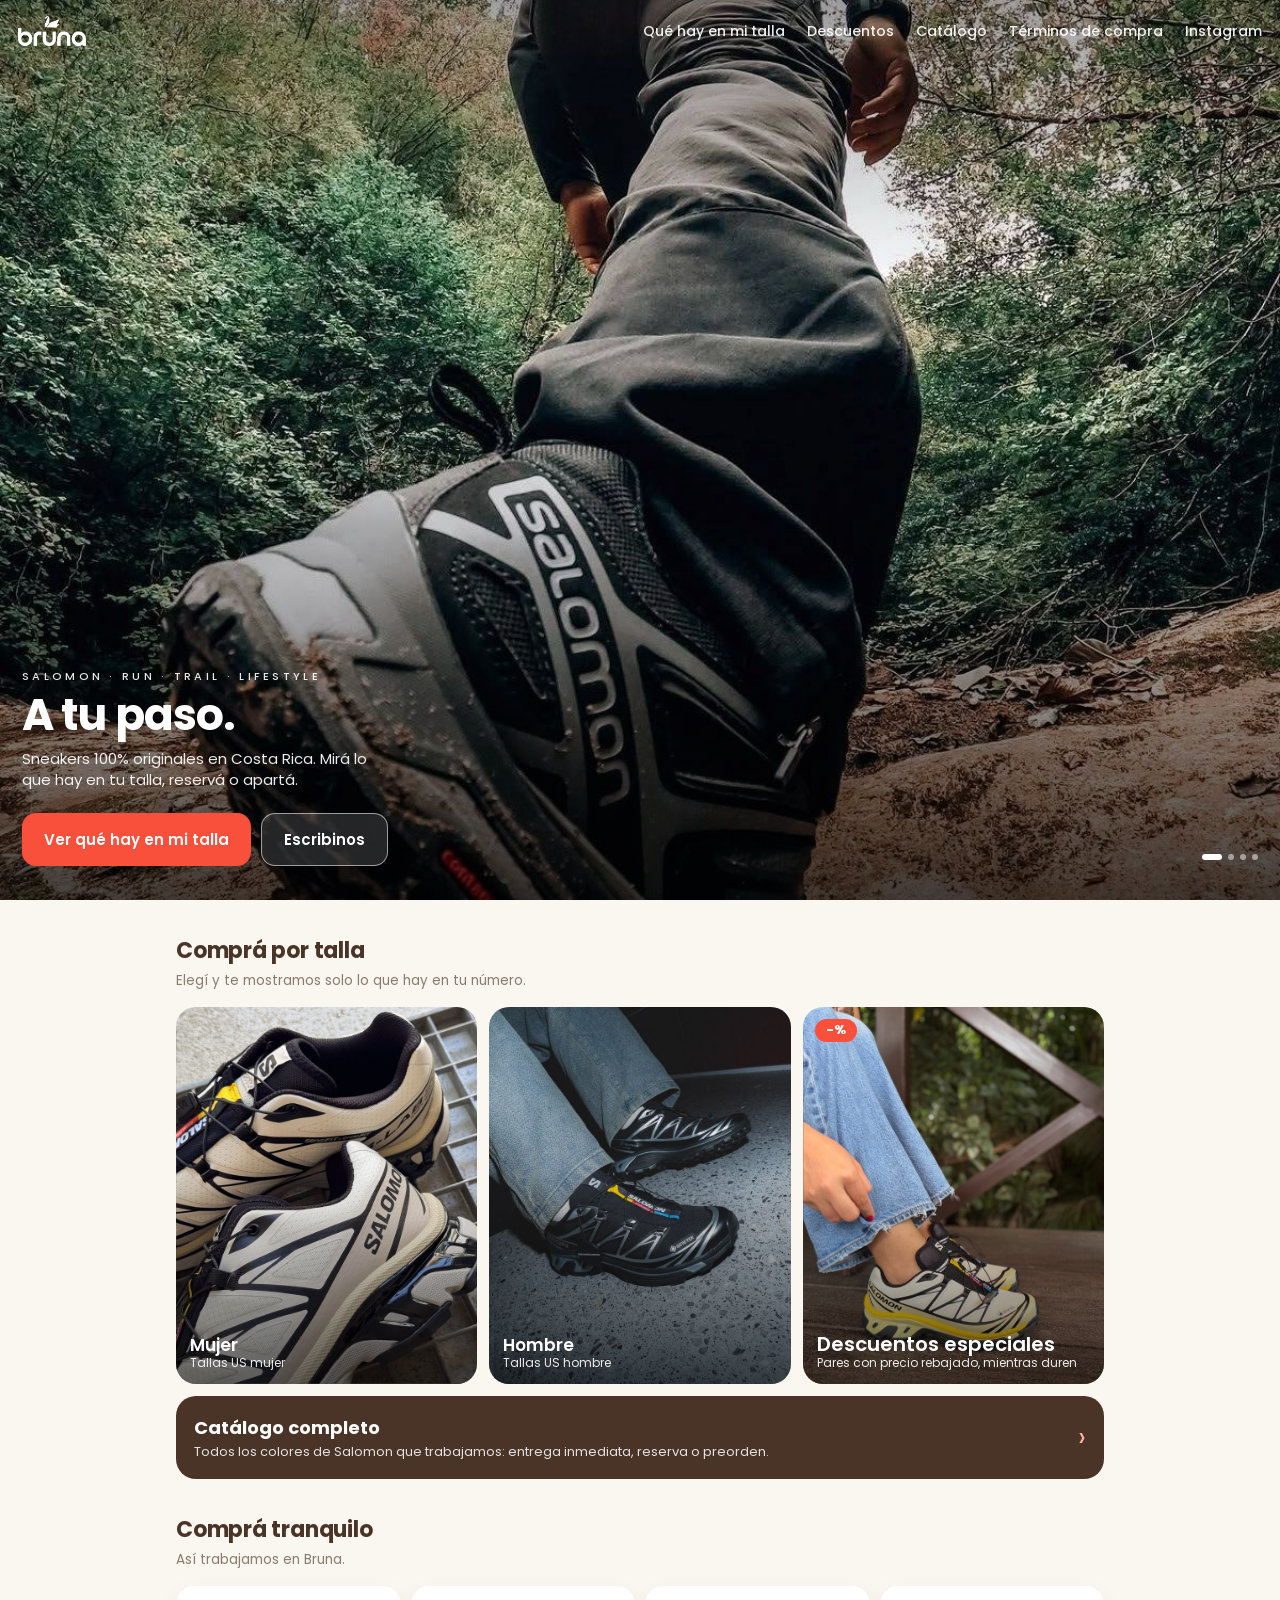
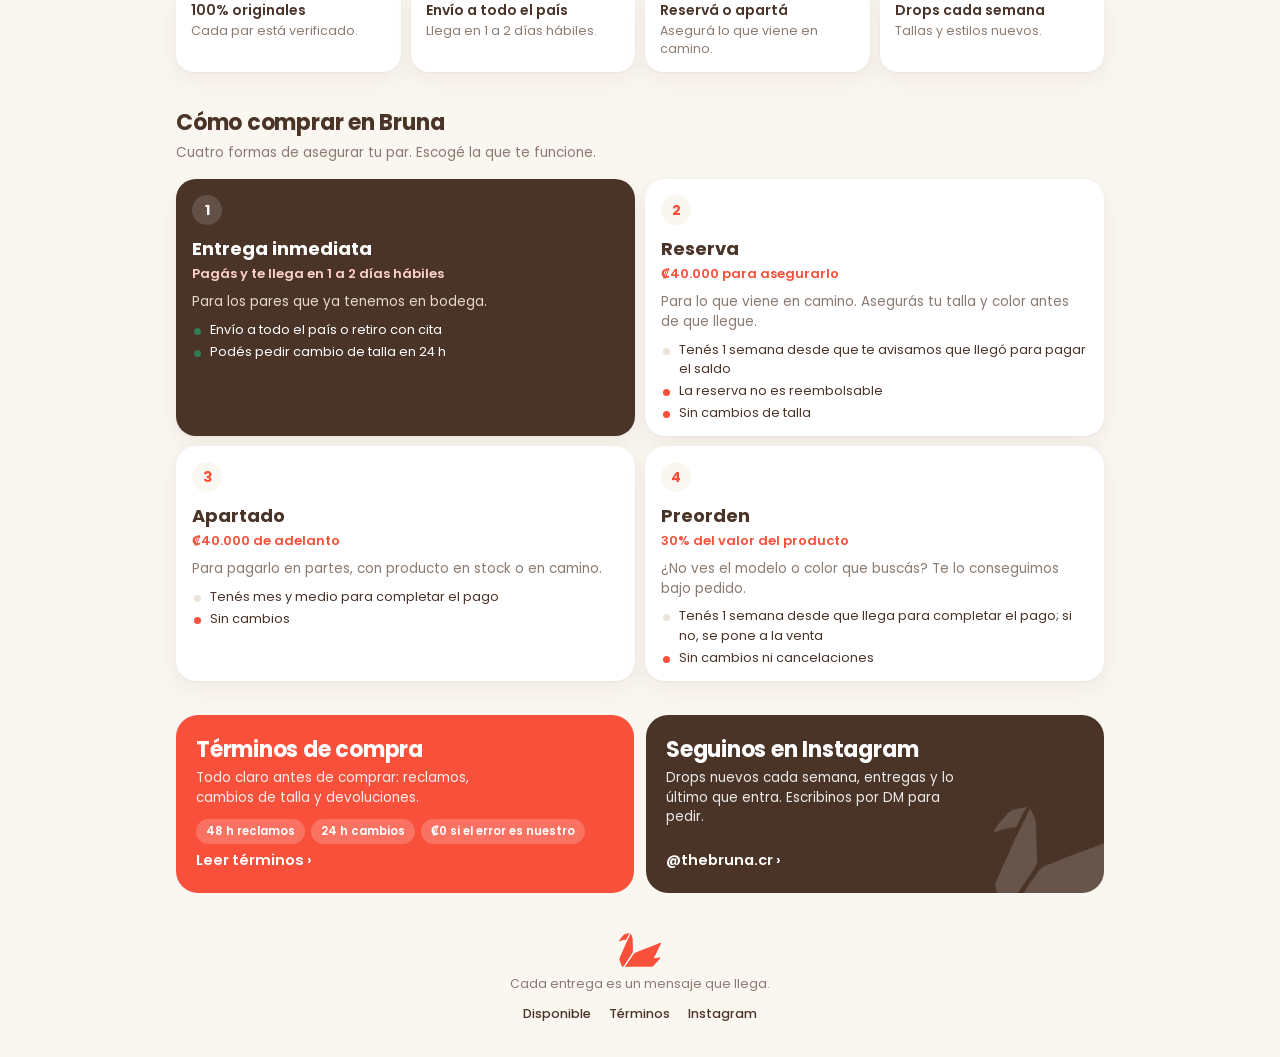
==== index.html @ 002af759 "Estadísticas de visitas con GoatCounter (visitas, tallas buscadas, pares vistos y toques a Instagram" ====
<!DOCTYPE html>
<html lang="es">
<head>
<meta charset="utf-8">
<meta name="viewport" content="width=device-width, initial-scale=1">
<title>Bruna.cr · A tu paso</title>
<meta name="description" content="Bruna.cr: sneakers originales en Costa Rica. Mirá lo disponible en tu talla, reservá o apartá.">
<link rel="icon" href="assets/cisne.png">
<link rel="preload" as="image" href="assets/portada/p1.jpg">
<link rel="preconnect" href="https://fonts.googleapis.com">
<link href="https://fonts.googleapis.com/css2?family=Poppins:wght@300;400;500;600;700&display=swap" rel="stylesheet">
<style>
  :root{--coral:#F8503B;--off:#FAF6F0;--choco:#4A3428;--muted:#8b7a6f;--line:#ece4d9}
  *{box-sizing:border-box}
  html,body{margin:0;background:var(--off);color:var(--choco);font-family:Poppins,system-ui,sans-serif;-webkit-font-smoothing:antialiased}
  a{color:inherit;text-decoration:none}

  /* Barra superior */
  .top{position:absolute;top:0;left:0;right:0;z-index:8;display:flex;align-items:center;justify-content:space-between;padding:16px 18px;color:#fff}
  .top img{height:30px;display:block}
  .top nav.links{display:none;gap:22px;font-size:14px;font-weight:500}
  .top nav.links a{opacity:.92}
  .top nav.links a:hover{opacity:1;text-decoration:underline;text-underline-offset:5px}
  .top .burger{width:42px;height:42px;border-radius:12px;border:1.5px solid rgba(255,255,255,.6);background:rgba(0,0,0,.15);display:flex;flex-direction:column;align-items:center;justify-content:center;gap:5px;cursor:pointer;padding:0}
  .top .burger i{display:block;width:18px;height:2px;border-radius:2px;background:#fff}
  @media(min-width:760px){.top nav.links{display:flex}.top .burger{display:none}}
  .menu{position:fixed;inset:0;z-index:20;background:var(--off);color:var(--choco);display:flex;flex-direction:column;padding:16px 22px 28px;transform:translateY(-100%);transition:transform .35s cubic-bezier(.2,.8,.2,1)}
  .menu.on{transform:none}
  .menu .hd{display:flex;justify-content:space-between;align-items:center}
  .menu .hd img{height:28px}
  .menu .x{width:42px;height:42px;border-radius:12px;border:1.5px solid var(--line);background:#fff;font-size:22px;line-height:1;cursor:pointer;color:var(--choco)}
  .menu ul{list-style:none;margin:34px 0 0;padding:0}
  .menu li a{display:flex;justify-content:space-between;align-items:center;padding:16px 2px;border-bottom:1px solid var(--line);font-size:24px;font-weight:600;letter-spacing:-.01em}
  .menu li a small{display:block;font-size:12.5px;font-weight:400;color:var(--muted);letter-spacing:0}
  .menu li a::after{content:"›";color:var(--coral);font-size:26px;font-weight:400}
  .menu .ft{margin-top:auto;display:flex;gap:10px}
  .menu .ft a{flex:1;text-align:center;padding:14px;border-radius:14px;font-weight:600;font-size:15px}
  .menu .ft a.ig{background:var(--coral);color:#fff}
  .menu .ft a.wa{border:1.5px solid var(--line);background:#fff}
  .menu .sl{text-align:center;font-size:11px;letter-spacing:.3em;color:var(--muted);margin-top:16px}

  /* Portada con fotos rotando */
  .hero{position:relative;height:100svh;min-height:560px;max-height:920px;overflow:hidden;background:#1d1714;color:#fff}
  .hero .sl{position:absolute;inset:0;background-size:cover;background-position:center;opacity:0;transform:scale(1.06);transition:opacity 1.4s ease,transform 7s ease}
  .hero .sl.on{opacity:1;transform:scale(1)}
  .hero::after{content:"";position:absolute;inset:0;background:linear-gradient(180deg,rgba(0,0,0,.35) 0%,rgba(0,0,0,0) 30%,rgba(0,0,0,0) 45%,rgba(0,0,0,.72) 100%)}
  .hero .tx{position:absolute;left:0;right:0;bottom:0;z-index:3;padding:0 22px 34px;max-width:720px}
  .hero .kick{font-size:11px;letter-spacing:.3em;font-weight:500;opacity:.9}
  .hero h1{font-size:44px;line-height:1.02;font-weight:700;margin:8px 0 10px;letter-spacing:-.02em}
  .hero p{margin:0 0 22px;font-size:15px;opacity:.92;max-width:360px;line-height:1.45}
  .cta{display:flex;gap:10px;flex-wrap:wrap}
  .btn{display:inline-flex;align-items:center;justify-content:center;gap:8px;padding:14px 22px;border-radius:14px;font-weight:600;font-size:15px}
  .btn.main{background:var(--coral);color:#fff}
  .btn.alt{background:rgba(255,255,255,.14);color:#fff;border:1.5px solid rgba(255,255,255,.55)}
  .dots{position:absolute;right:22px;bottom:40px;z-index:3;display:flex;gap:6px}
  .dots i{width:6px;height:6px;border-radius:9px;background:rgba(255,255,255,.5);transition:.3s}
  .dots i.on{width:20px;background:#fff}

  /* Comprar por talla */
  .sec{max-width:960px;margin:0 auto;padding:34px 16px 0}
  .sec h2{font-size:22px;font-weight:700;margin:0 0 4px;letter-spacing:-.01em}
  .sec .sub{font-size:13.5px;color:var(--muted);margin:0 0 16px}
  .cats{display:grid;grid-template-columns:1fr 1fr;gap:12px}
  .cat{position:relative;border-radius:20px;overflow:hidden;aspect-ratio:4/5;background:#ddd center/cover;color:#fff;display:flex;align-items:flex-end}
  .cat::after{content:"";position:absolute;inset:0;background:linear-gradient(180deg,rgba(0,0,0,0) 45%,rgba(0,0,0,.6))}
  .cat span{position:relative;z-index:2;padding:14px;font-weight:600;font-size:17px;line-height:1.15}
  .cat span small{display:block;font-weight:400;font-size:12px;opacity:.9}
  .cat.wide{grid-column:1/-1;aspect-ratio:16/8}
  .cat span.tag,.cat.wide span.tag{position:absolute;top:12px;left:12px;z-index:2;background:var(--coral);color:#fff;font-size:13px;font-weight:700;border-radius:999px;padding:4px 11px}
  .cat.wide span{font-size:20px}
  @media(min-width:760px){.cats{grid-template-columns:repeat(3,1fr)}.cat.wide{grid-column:auto;aspect-ratio:4/5}}

  .full{display:flex;align-items:center;justify-content:space-between;gap:12px;margin-top:12px;background:var(--choco);color:#fff;border-radius:20px;padding:18px 18px}
  .full b{display:block;font-size:18px;font-weight:700}
  .full span{display:block;font-size:13px;opacity:.85;margin-top:2px;line-height:1.4}
  .full i{font-style:normal;font-size:28px;color:#ffb3a7}
  /* Confianza */
  .trust{display:grid;grid-template-columns:1fr 1fr;gap:10px;margin-top:6px}
  .trust div{background:#fff;border-radius:18px;padding:15px 15px;font-size:12.5px;color:var(--muted);line-height:1.4;box-shadow:0 1px 2px rgba(74,52,40,.05),0 8px 24px rgba(74,52,40,.06)}
  .trust b{display:block;color:var(--choco);font-size:14px;margin-bottom:2px;font-weight:600}
  @media(min-width:760px){.trust{grid-template-columns:repeat(4,1fr)}}

  /* Cómo comprar */
  .ways{display:grid;grid-template-columns:1fr;gap:10px}
  @media(min-width:760px){.ways{grid-template-columns:repeat(2,1fr)}}
  .way{background:#fff;border-radius:20px;padding:16px 16px 14px;box-shadow:0 1px 2px rgba(74,52,40,.05),0 8px 24px rgba(74,52,40,.06);position:relative}
  .way .n{display:inline-flex;align-items:center;justify-content:center;width:30px;height:30px;border-radius:50%;background:var(--off);color:var(--coral);font-weight:700;font-size:14px}
  .way h3{margin:10px 0 2px;font-size:18px;font-weight:700}
  .way .pr{font-size:13px;font-weight:600;color:var(--coral);margin-bottom:8px}
  .way p{margin:0 0 8px;font-size:13.5px;color:var(--muted);line-height:1.45}
  .way ul{margin:0;padding:0;list-style:none;font-size:12.8px;line-height:1.5}
  .way li{padding-left:18px;position:relative;margin-top:3px}
  .way li::before{content:"";position:absolute;left:2px;top:8px;width:7px;height:7px;border-radius:50%;background:var(--line)}
  .way li.ok::before{background:#2f7d55}
  .way li.no::before{background:var(--coral)}
  .way.hl{background:var(--choco);color:#fff}
  .way.hl p{color:#e6d8cc}
  .way.hl .n{background:rgba(255,255,255,.14);color:#fff}
  .way.hl .pr{color:#ffd2c9}
  /* Bloques grandes de acción */
  .big{display:grid;grid-template-columns:1fr;gap:12px}
  @media(min-width:760px){.big{grid-template-columns:1fr 1fr}}
  .bk{border-radius:22px;padding:22px 20px;display:flex;flex-direction:column;gap:6px;min-height:170px;position:relative;overflow:hidden}
  .bk b{font-size:22px;font-weight:700;line-height:1.15;letter-spacing:-.01em}
  .bk span{font-size:13.5px;opacity:.9;max-width:300px;line-height:1.45}
  .bk em{font-style:normal;margin-top:auto;font-weight:600;font-size:14.5px;display:inline-flex;align-items:center;gap:6px}
  .bk.t{background:var(--coral);color:#fff}
  .bk.t em{color:#fff}
  .bk.t .chips{display:flex;gap:6px;flex-wrap:wrap;margin-top:6px}
  .bk.t .chips i{font-style:normal;font-size:11.5px;font-weight:600;background:rgba(255,255,255,.2);color:#fff;border-radius:999px;padding:4px 10px}
  .bk.i{background:var(--choco);color:#fff}
  .bk.i img{position:absolute;right:-20px;bottom:-16px;width:130px;opacity:.16}

  footer{text-align:center;padding:40px 20px 34px;color:var(--muted);font-size:12.5px}
  footer img{width:42px;display:block;margin:0 auto 8px}
  footer nav{display:flex;justify-content:center;gap:18px;margin-top:12px;font-weight:500;color:var(--choco)}
</style>
<meta property="og:type" content="website">
<meta property="og:site_name" content="Bruna.cr">
<meta property="og:title" content="Bruna.cr · A tu paso">
<meta property="og:description" content="Bruna.cr: sneakers originales en Costa Rica. Mirá lo disponible en tu talla, reservá o apartá.">
<meta property="og:url" content="https://brunacr.info/">
<meta property="og:image" content="https://brunacr.info/assets/og.jpg">
<meta property="og:image:width" content="1200">
<meta property="og:image:height" content="630">
<meta name="twitter:card" content="summary_large_image">
<meta name="twitter:image" content="https://brunacr.info/assets/og.jpg">
<meta name="theme-color" content="#F8503B">
</head>
<body>

<header class="top">
  <a href="./"><img src="assets/logo_blanco.png" alt="bruna"></a>
  <nav class="links">
    <a href="stock/">Qué hay en mi talla</a>
    <a href="stock/#promos">Descuentos</a>
    <a href="catalogo/">Catálogo</a>
    <a href="terminos/">Términos de compra</a>
    <a href="https://instagram.com/thebruna.cr">Instagram</a>
  </nav>
  <button class="burger" id="burger" aria-label="Abrir menú"><i></i><i></i><i></i></button>
</header>

<div class="menu" id="menu" role="dialog" aria-modal="true" aria-label="Menú">
  <div class="hd"><img src="assets/cisne.png" alt="bruna"><button class="x" id="mx" aria-label="Cerrar menú">×</button></div>
  <ul>
    <li><a href="stock/"><span>Qué hay en mi talla<small>Todo lo disponible por talla</small></span></a></li>
    <li><a href="stock/#mujer"><span>Mujer<small>Tallas US mujer</small></span></a></li>
    <li><a href="stock/#hombre"><span>Hombre<small>Tallas US hombre</small></span></a></li>
    <li><a href="stock/#promos"><span>Descuentos especiales<small>Pares rebajados</small></span></a></li>
    <li><a href="catalogo/"><span>Catálogo completo<small>Todos los colores que trabajamos</small></span></a></li>
    <li><a href="stock/#guia"><span>Guía de tallas<small>UK, EU, US y JP</small></span></a></li>
    <li><a href="terminos/"><span>Términos de compra<small>Reservas, apartados, cambios</small></span></a></li>
  </ul>
  <div class="ft">
    <a class="ig" href="https://ig.me/m/thebruna.cr">Escribinos</a>
    <a class="wa" href="https://instagram.com/thebruna.cr">Ver Instagram</a>
  </div>
  <div class="sl">A TU PASO</div>
</div>

<section class="hero" id="hero">
  <div class="sl on" style="background-image:url(assets/portada/p1.jpg)"></div>
  <div class="sl" style="background-image:url(assets/portada/p2.jpg)"></div>
  <div class="sl" style="background-image:url(assets/portada/p3.jpg)"></div>
  <div class="sl" style="background-image:url(assets/portada/p5.jpg)"></div>
  <div class="tx">
    <div class="kick">SALOMON · RUN · TRAIL · LIFESTYLE</div>
    <h1>A tu paso.</h1>
    <p>Sneakers 100% originales en Costa Rica. Mirá lo que hay en tu talla, reservá o apartá.</p>
    <div class="cta">
      <a class="btn main" href="stock/">Ver qué hay en mi talla</a>
      <a class="btn alt" href="https://ig.me/m/thebruna.cr">Escribinos</a>
    </div>
  </div>
  <div class="dots" id="dots"></div>
</section>

<section class="sec">
  <h2>Comprá por talla</h2>
  <p class="sub">Elegí y te mostramos solo lo que hay en tu número.</p>
  <div class="cats">
    <a class="cat" href="stock/#mujer" style="background-image:url(stock/fotos/lab-21-vanilla-ice-black-silver-cloud-lifestyle.jpg)"><span>Mujer<small>Tallas US mujer</small></span></a>
    <a class="cat" href="stock/#hombre" style="background-image:url(stock/fotos/gtx-02-black-black-ftw-silver-lifestyle.jpg)"><span>Hombre<small>Tallas US hombre</small></span></a>
    <a class="cat wide" href="stock/#promos" style="background-image:url(stock/fotos/gtx-10-vanilla-ice-bog-shadow-green-lifestyle.jpg)"><span class="tag">-%</span><span>Descuentos especiales<small>Pares con precio rebajado, mientras duren</small></span></a>
  </div>
  <a class="full" href="catalogo/">
    <div><b>Catálogo completo</b><span>Todos los colores de Salomon que trabajamos: entrega inmediata, reserva o preorden.</span></div>
    <i>›</i>
  </a>
</section>

<section class="sec">
  <h2>Comprá tranquilo</h2>
  <p class="sub">Así trabajamos en Bruna.</p>
  <div class="trust">
    <div><b>100% originales</b>Cada par está verificado.</div>
    <div><b>Envío a todo el país</b>Llega en 1 a 2 días hábiles.</div>
    <div><b>Reservá o apartá</b>Asegurá lo que viene en camino.</div>
    <div><b>Drops cada semana</b>Tallas y estilos nuevos.</div>
  </div>
</section>

<section class="sec">
  <h2>Cómo comprar en Bruna</h2>
  <p class="sub">Cuatro formas de asegurar tu par. Escogé la que te funcione.</p>
  <div class="ways">
    <div class="way hl">
      <span class="n">1</span>
      <h3>Entrega inmediata</h3>
      <div class="pr">Pagás y te llega en 1 a 2 días hábiles</div>
      <p>Para los pares que ya tenemos en bodega.</p>
      <ul><li class="ok">Envío a todo el país o retiro con cita</li><li class="ok">Podés pedir cambio de talla en 24 h</li></ul>
    </div>
    <div class="way">
      <span class="n">2</span>
      <h3>Reserva</h3>
      <div class="pr">₡40.000 para asegurarlo</div>
      <p>Para lo que viene en camino. Asegurás tu talla y color antes de que llegue.</p>
      <ul><li>Tenés 1 semana desde que te avisamos que llegó para pagar el saldo</li><li class="no">La reserva no es reembolsable</li><li class="no">Sin cambios de talla</li></ul>
    </div>
    <div class="way">
      <span class="n">3</span>
      <h3>Apartado</h3>
      <div class="pr">₡40.000 de adelanto</div>
      <p>Para pagarlo en partes, con producto en stock o en camino.</p>
      <ul><li>Tenés mes y medio para completar el pago</li><li class="no">Sin cambios</li></ul>
    </div>
    <div class="way">
      <span class="n">4</span>
      <h3>Preorden</h3>
      <div class="pr">30% del valor del producto</div>
      <p>¿No ves el modelo o color que buscás? Te lo conseguimos bajo pedido.</p>
      <ul><li>Tenés 1 semana desde que llega para completar el pago; si no, se pone a la venta</li><li class="no">Sin cambios ni cancelaciones</li></ul>
    </div>
  </div>
</section>

<section class="sec">
  <div class="big">
    <a class="bk t" href="terminos/">
      <b>Términos de compra</b>
      <span>Todo claro antes de comprar: reclamos, cambios de talla y devoluciones.</span>
      <div class="chips"><i>48 h reclamos</i><i>24 h cambios</i><i>₡0 si el error es nuestro</i></div>
      <em>Leer términos ›</em>
    </a>
    <a class="bk i" href="https://instagram.com/thebruna.cr">
      <img src="assets/cisne_blanco.png" alt="">
      <b>Seguinos en Instagram</b>
      <span>Drops nuevos cada semana, entregas y lo último que entra. Escribinos por DM para pedir.</span>
      <em>@thebruna.cr ›</em>
    </a>
  </div>
</section>

<footer>
  <img src="assets/cisne.png" alt="">
  Cada entrega es un mensaje que llega.
  <nav><a href="stock/">Disponible</a><a href="terminos/">Términos</a><a href="https://instagram.com/thebruna.cr">Instagram</a></nav>
</footer>

<script>
(() => {
  const m = document.getElementById("menu");
  const open = v => { m.classList.toggle("on", v); document.body.style.overflow = v ? "hidden" : ""; };
  document.getElementById("burger").onclick = () => open(true);
  document.getElementById("mx").onclick = () => open(false);
  m.querySelectorAll("a").forEach(a => a.addEventListener("click", () => open(false)));
  document.addEventListener("keydown", e => { if (e.key === "Escape") open(false); });
})();
(() => {
  const s = [...document.querySelectorAll("#hero .sl")], d = document.getElementById("dots");
  s.forEach((_, i) => { const e = document.createElement("i"); if (!i) e.className = "on"; d.appendChild(e); });
  const dots = [...d.children]; let k = 0;
  if (matchMedia("(prefers-reduced-motion: reduce)").matches) return;
  setInterval(() => {
    s[k].classList.remove("on"); dots[k].classList.remove("on");
    k = (k + 1) % s.length;
    s[k].classList.add("on"); dots[k].classList.add("on");
  }, 5000);
})();
</script>
<script>
function gcEvent(n,t){ try{ if(window.goatcounter&&window.goatcounter.count) window.goatcounter.count({path:n,title:t||n,event:true}); }catch(e){} }
document.addEventListener("click",function(e){ var a=e.target.closest&&e.target.closest("a"); if(!a) return; var h=a.getAttribute("href")||""; if(/ig\.me/.test(h)) gcEvent("click-escribinos-instagram",location.pathname); else if(/instagram\.com/.test(h)) gcEvent("click-ver-instagram",location.pathname); },true);
</script>
<script data-goatcounter="https://brunacr.goatcounter.com/count" async src="//gc.zgo.at/count.js"></script>
</body>
</html>
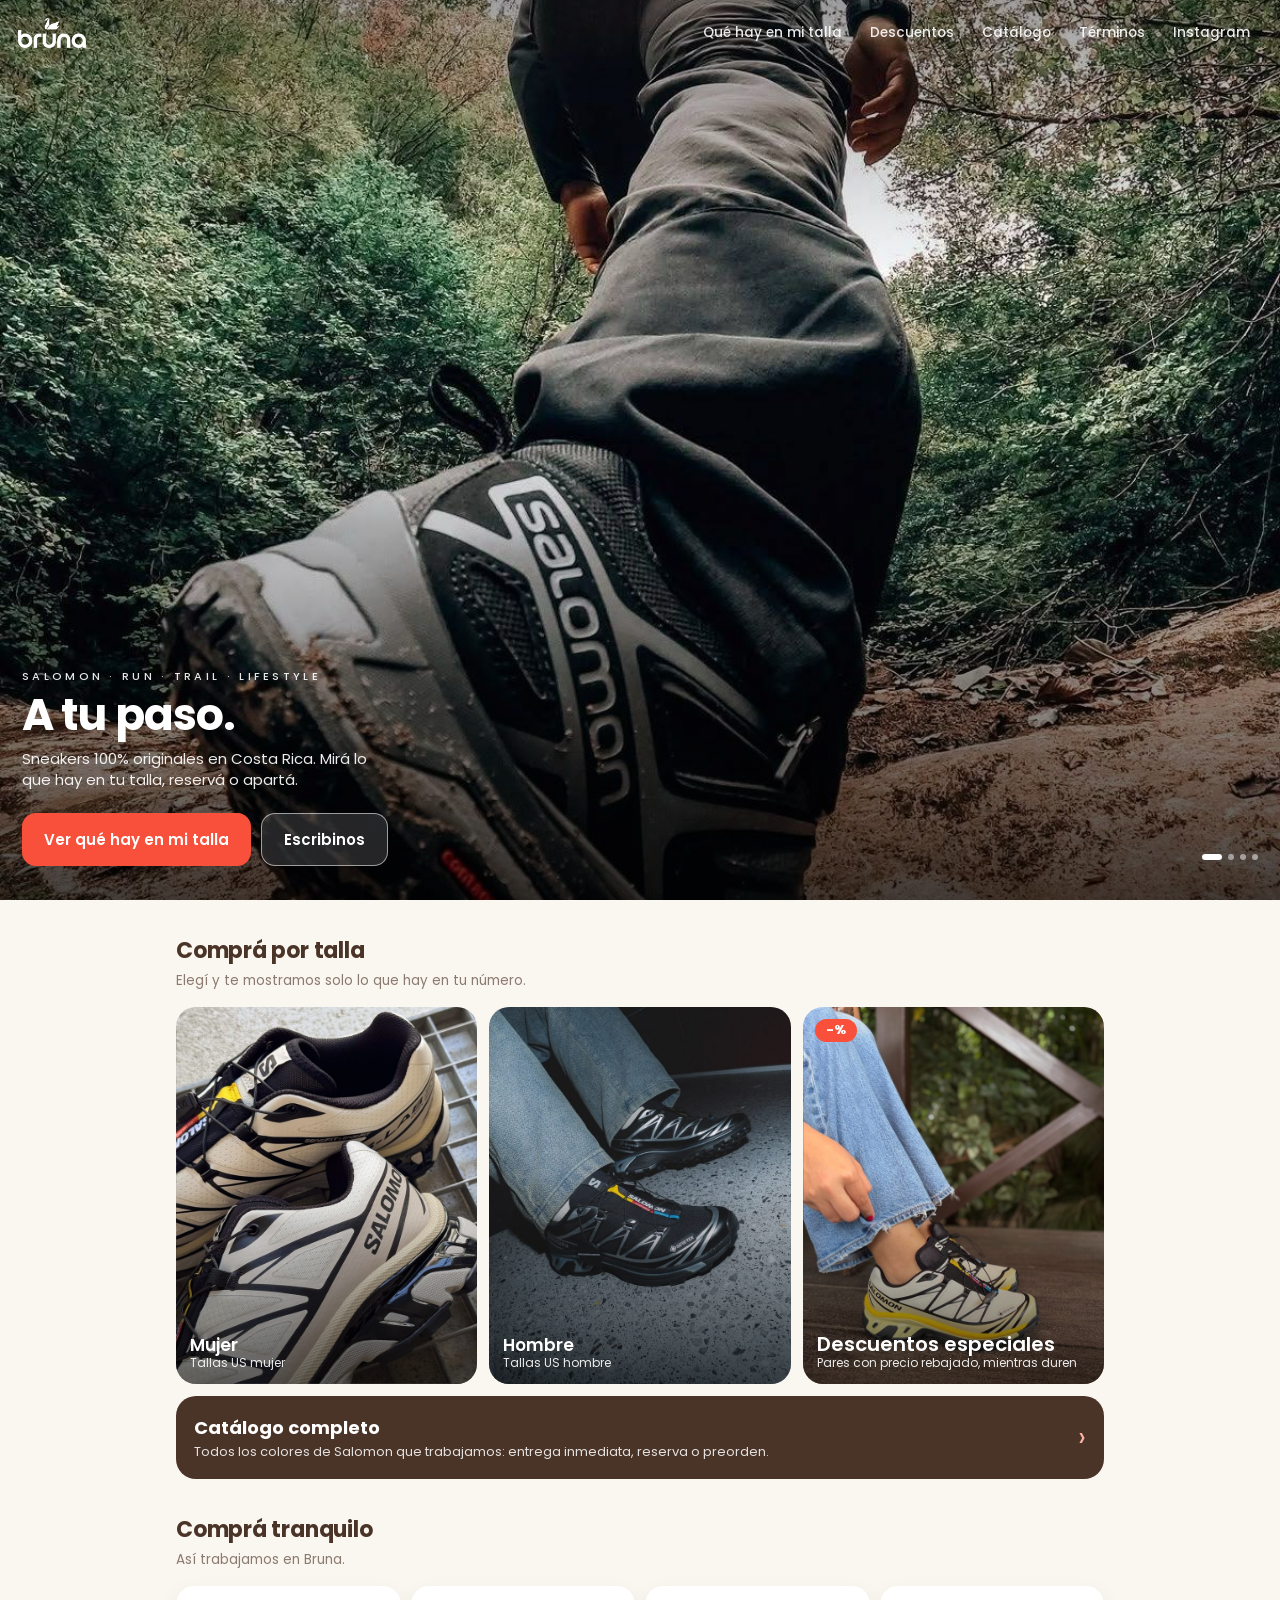
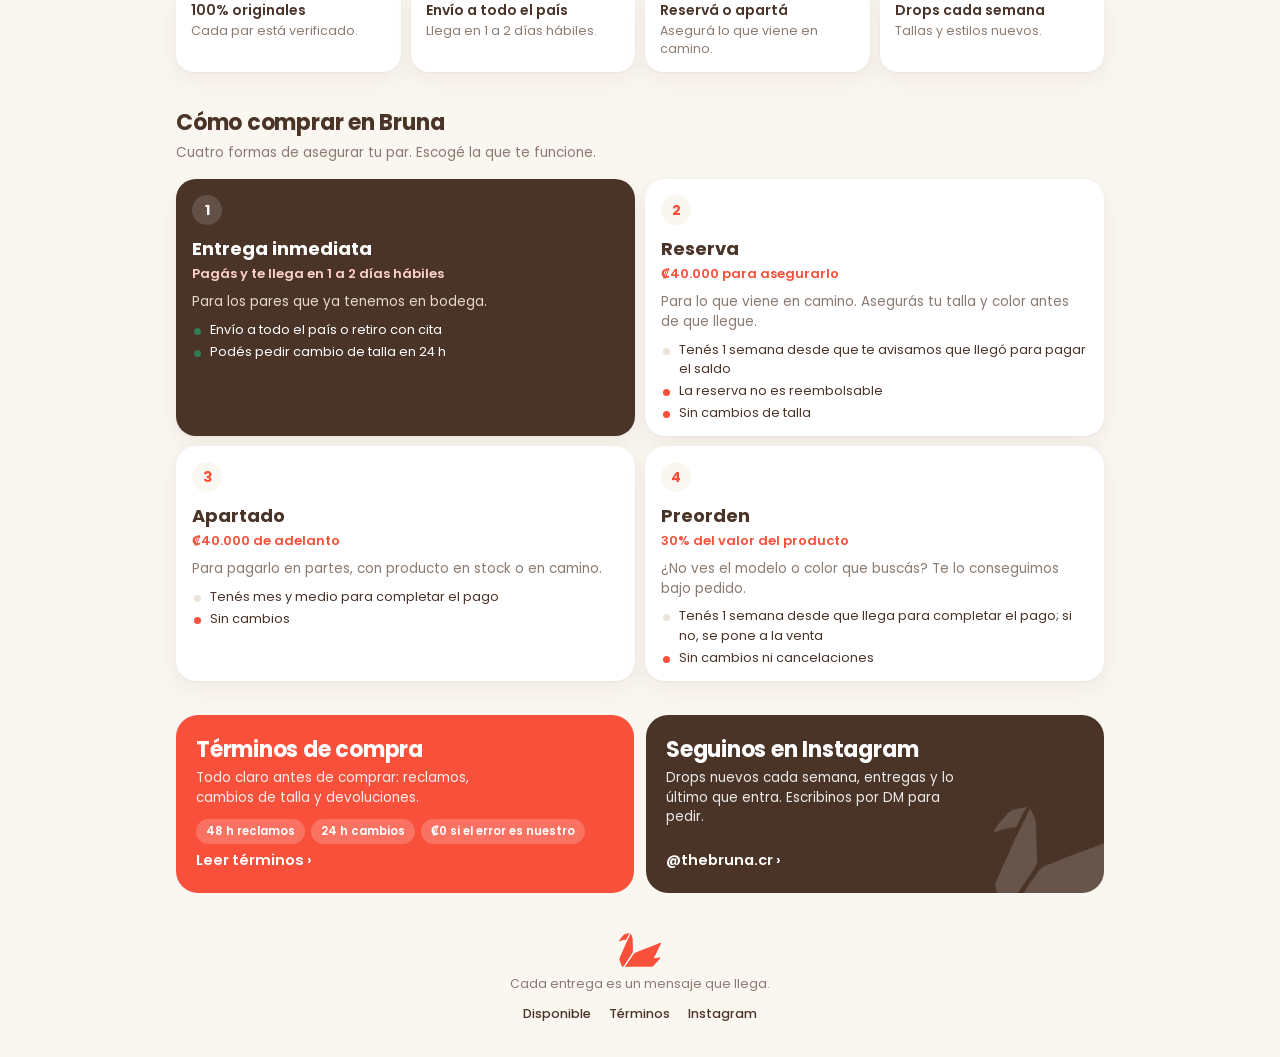
==== commit 12ebf824: "Menú único en todas las páginas, botón flotante, buscador/orden en Mi talla, link directo a un par y" ====
--- a/index.html
+++ b/index.html
@@ -14,30 +14,6 @@
   *{box-sizing:border-box}
   html,body{margin:0;background:var(--off);color:var(--choco);font-family:Poppins,system-ui,sans-serif;-webkit-font-smoothing:antialiased}
   a{color:inherit;text-decoration:none}
-
-  /* Barra superior */
-  .top{position:absolute;top:0;left:0;right:0;z-index:8;display:flex;align-items:center;justify-content:space-between;padding:16px 18px;color:#fff}
-  .top img{height:30px;display:block}
-  .top nav.links{display:none;gap:22px;font-size:14px;font-weight:500}
-  .top nav.links a{opacity:.92}
-  .top nav.links a:hover{opacity:1;text-decoration:underline;text-underline-offset:5px}
-  .top .burger{width:42px;height:42px;border-radius:12px;border:1.5px solid rgba(255,255,255,.6);background:rgba(0,0,0,.15);display:flex;flex-direction:column;align-items:center;justify-content:center;gap:5px;cursor:pointer;padding:0}
-  .top .burger i{display:block;width:18px;height:2px;border-radius:2px;background:#fff}
-  @media(min-width:760px){.top nav.links{display:flex}.top .burger{display:none}}
-  .menu{position:fixed;inset:0;z-index:20;background:var(--off);color:var(--choco);display:flex;flex-direction:column;padding:16px 22px 28px;transform:translateY(-100%);transition:transform .35s cubic-bezier(.2,.8,.2,1)}
-  .menu.on{transform:none}
-  .menu .hd{display:flex;justify-content:space-between;align-items:center}
-  .menu .hd img{height:28px}
-  .menu .x{width:42px;height:42px;border-radius:12px;border:1.5px solid var(--line);background:#fff;font-size:22px;line-height:1;cursor:pointer;color:var(--choco)}
-  .menu ul{list-style:none;margin:34px 0 0;padding:0}
-  .menu li a{display:flex;justify-content:space-between;align-items:center;padding:16px 2px;border-bottom:1px solid var(--line);font-size:24px;font-weight:600;letter-spacing:-.01em}
-  .menu li a small{display:block;font-size:12.5px;font-weight:400;color:var(--muted);letter-spacing:0}
-  .menu li a::after{content:"›";color:var(--coral);font-size:26px;font-weight:400}
-  .menu .ft{margin-top:auto;display:flex;gap:10px}
-  .menu .ft a{flex:1;text-align:center;padding:14px;border-radius:14px;font-weight:600;font-size:15px}
-  .menu .ft a.ig{background:var(--coral);color:#fff}
-  .menu .ft a.wa{border:1.5px solid var(--line);background:#fff}
-  .menu .sl{text-align:center;font-size:11px;letter-spacing:.3em;color:var(--muted);margin-top:16px}
 
   /* Portada con fotos rotando */
   .hero{position:relative;height:100svh;min-height:560px;max-height:920px;overflow:hidden;background:#1d1714;color:#fff}
@@ -126,38 +102,10 @@
 <meta name="twitter:card" content="summary_large_image">
 <meta name="twitter:image" content="https://brunacr.info/assets/og.jpg">
 <meta name="theme-color" content="#F8503B">
+<link rel="stylesheet" href="assets/site.css">
 </head>
 <body>
-
-<header class="top">
-  <a href="./"><img src="assets/logo_blanco.png" alt="bruna"></a>
-  <nav class="links">
-    <a href="stock/">Qué hay en mi talla</a>
-    <a href="stock/#promos">Descuentos</a>
-    <a href="catalogo/">Catálogo</a>
-    <a href="terminos/">Términos de compra</a>
-    <a href="https://instagram.com/thebruna.cr">Instagram</a>
-  </nav>
-  <button class="burger" id="burger" aria-label="Abrir menú"><i></i><i></i><i></i></button>
-</header>
-
-<div class="menu" id="menu" role="dialog" aria-modal="true" aria-label="Menú">
-  <div class="hd"><img src="assets/cisne.png" alt="bruna"><button class="x" id="mx" aria-label="Cerrar menú">×</button></div>
-  <ul>
-    <li><a href="stock/"><span>Qué hay en mi talla<small>Todo lo disponible por talla</small></span></a></li>
-    <li><a href="stock/#mujer"><span>Mujer<small>Tallas US mujer</small></span></a></li>
-    <li><a href="stock/#hombre"><span>Hombre<small>Tallas US hombre</small></span></a></li>
-    <li><a href="stock/#promos"><span>Descuentos especiales<small>Pares rebajados</small></span></a></li>
-    <li><a href="catalogo/"><span>Catálogo completo<small>Todos los colores que trabajamos</small></span></a></li>
-    <li><a href="stock/#guia"><span>Guía de tallas<small>UK, EU, US y JP</small></span></a></li>
-    <li><a href="terminos/"><span>Términos de compra<small>Reservas, apartados, cambios</small></span></a></li>
-  </ul>
-  <div class="ft">
-    <a class="ig" href="https://ig.me/m/thebruna.cr">Escribinos</a>
-    <a class="wa" href="https://instagram.com/thebruna.cr">Ver Instagram</a>
-  </div>
-  <div class="sl">A TU PASO</div>
-</div>
+<script src="assets/site.js" data-variant="overlay"></script>
 
 <section class="hero" id="hero">
   <div class="sl on" style="background-image:url(assets/portada/p1.jpg)"></div>
@@ -261,14 +209,6 @@
 
 <script>
 (() => {
-  const m = document.getElementById("menu");
-  const open = v => { m.classList.toggle("on", v); document.body.style.overflow = v ? "hidden" : ""; };
-  document.getElementById("burger").onclick = () => open(true);
-  document.getElementById("mx").onclick = () => open(false);
-  m.querySelectorAll("a").forEach(a => a.addEventListener("click", () => open(false)));
-  document.addEventListener("keydown", e => { if (e.key === "Escape") open(false); });
-})();
-(() => {
   const s = [...document.querySelectorAll("#hero .sl")], d = document.getElementById("dots");
   s.forEach((_, i) => { const e = document.createElement("i"); if (!i) e.className = "on"; d.appendChild(e); });
   const dots = [...d.children]; let k = 0;
@@ -280,10 +220,5 @@
   }, 5000);
 })();
 </script>
-<script>
-function gcEvent(n,t){ try{ if(window.goatcounter&&window.goatcounter.count) window.goatcounter.count({path:n,title:t||n,event:true}); }catch(e){} }
-document.addEventListener("click",function(e){ var a=e.target.closest&&e.target.closest("a"); if(!a) return; var h=a.getAttribute("href")||""; if(/ig\.me/.test(h)) gcEvent("click-escribinos-instagram",location.pathname); else if(/instagram\.com/.test(h)) gcEvent("click-ver-instagram",location.pathname); },true);
-</script>
-<script data-goatcounter="https://brunacr.goatcounter.com/count" async src="//gc.zgo.at/count.js"></script>
 </body>
 </html>
--- a/assets/site.css
+++ b/assets/site.css
@@ -0,0 +1,38 @@
+/* Encabezado, menú y botón flotante compartidos por todas las páginas de Bruna.cr */
+:root{--b-coral:#F8503B;--b-off:#FAF6F0;--b-choco:#4A3428;--b-muted:#8b7a6f;--b-line:#ece4d9}
+
+.snav{display:flex;align-items:center;justify-content:space-between;gap:12px;padding:12px 16px;font-family:Poppins,system-ui,sans-serif;color:#fff;z-index:9}
+.snav.solid{position:sticky;top:0;background:var(--b-choco)}
+.snav.overlay{position:absolute;top:0;left:0;right:0;padding:16px 18px;background:transparent}
+.snav a{color:#fff;text-decoration:none}
+.snav .logo img{height:26px;display:block}
+.snav.overlay .logo img{height:30px}
+.snav .links{display:none;align-items:center;gap:4px}
+.snav .links a{font-size:13.5px;font-weight:500;padding:7px 12px;border-radius:999px;opacity:.9}
+.snav .links a:hover{opacity:1;background:rgba(255,255,255,.12)}
+.snav .links a.on{opacity:1;background:rgba(255,255,255,.18)}
+.snav .burger{width:40px;height:40px;border-radius:12px;border:1.5px solid rgba(255,255,255,.55);background:rgba(0,0,0,.12);display:flex;flex-direction:column;align-items:center;justify-content:center;gap:5px;cursor:pointer;padding:0}
+.snav .burger i{display:block;width:18px;height:2px;border-radius:2px;background:#fff}
+@media(min-width:820px){.snav .links{display:flex}.snav .burger{display:none}}
+
+.smenu{position:fixed;inset:0;z-index:30;background:var(--b-off);color:var(--b-choco);display:flex;flex-direction:column;padding:16px 22px max(24px,env(safe-area-inset-bottom));transform:translateY(-100%);transition:transform .35s cubic-bezier(.2,.8,.2,1);font-family:Poppins,system-ui,sans-serif;overflow:auto}
+.smenu.on{transform:none}
+.smenu a{color:inherit;text-decoration:none}
+.smenu .hd{display:flex;justify-content:space-between;align-items:center}
+.smenu .hd img{height:28px}
+.smenu .x{width:42px;height:42px;border-radius:12px;border:1.5px solid var(--b-line);background:#fff;font-size:22px;line-height:1;cursor:pointer;color:var(--b-choco)}
+.smenu ul{list-style:none;margin:26px 0 0;padding:0}
+.smenu li a{display:flex;justify-content:space-between;align-items:center;padding:15px 2px;border-bottom:1px solid var(--b-line);font-size:22px;font-weight:600;letter-spacing:-.01em}
+.smenu li a small{display:block;font-size:12.5px;font-weight:400;color:var(--b-muted);letter-spacing:0}
+.smenu li a::after{content:"›";color:var(--b-coral);font-size:26px;font-weight:400}
+.smenu li a.on{color:var(--b-coral)}
+.smenu .ft{margin-top:auto;padding-top:22px;display:flex;gap:10px}
+.smenu .ft a{flex:1;text-align:center;padding:14px;border-radius:14px;font-weight:600;font-size:15px}
+.smenu .ft a.ig{background:var(--b-coral);color:#fff}
+.smenu .ft a.wa{border:1.5px solid var(--b-line);background:#fff}
+.smenu .sl{text-align:center;font-size:11px;letter-spacing:.3em;color:var(--b-muted);margin-top:14px}
+
+.sfloat{position:fixed;right:16px;bottom:max(18px,env(safe-area-inset-bottom));z-index:8;display:flex;align-items:center;gap:8px;background:var(--b-coral);color:#fff;text-decoration:none;font-family:Poppins,system-ui,sans-serif;font-weight:600;font-size:14.5px;padding:12px 18px 12px 14px;border-radius:999px;box-shadow:0 6px 20px rgba(248,80,59,.35),0 2px 6px rgba(74,52,40,.18);transform:translateY(120px);opacity:0;transition:transform .3s ease,opacity .3s ease}
+.sfloat.on{transform:none;opacity:1}
+.sfloat svg{width:20px;height:20px}
+body.sheet-open .sfloat{opacity:0;pointer-events:none}
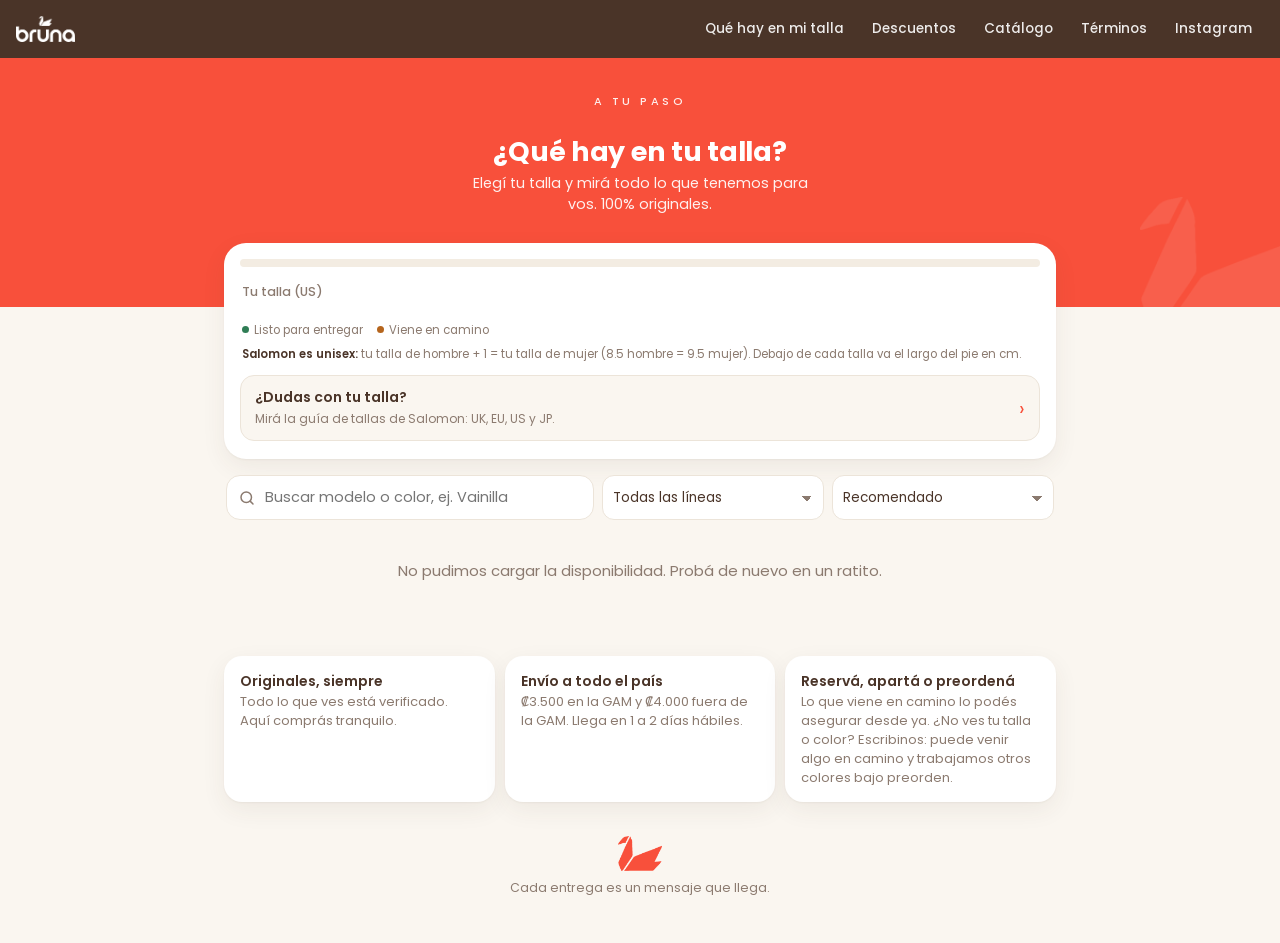
==== commit a221dbfd: "Add files via upload" ====
--- a/index.html
+++ b/index.html
@@ -3,221 +3,626 @@
 <head>
 <meta charset="utf-8">
 <meta name="viewport" content="width=device-width, initial-scale=1">
-<title>Bruna.cr · A tu paso</title>
-<meta name="description" content="Bruna.cr: sneakers originales en Costa Rica. Mirá lo disponible en tu talla, reservá o apartá.">
-<link rel="icon" href="assets/cisne.png">
-<link rel="preload" as="image" href="assets/portada/p1.jpg">
+<title>Bruna.cr · Disponible</title>
+<link rel="icon" href="../assets/cisne.png">
+<meta name="description" content="Mirá lo disponible en tu talla en Bruna.cr: sneakers originales en Costa Rica.">
 <link rel="preconnect" href="https://fonts.googleapis.com">
 <link href="https://fonts.googleapis.com/css2?family=Poppins:wght@300;400;500;600;700&display=swap" rel="stylesheet">
 <style>
-  :root{--coral:#F8503B;--off:#FAF6F0;--choco:#4A3428;--muted:#8b7a6f;--line:#ece4d9}
+  :root{
+    --coral:#F8503B; --coral-d:#e2412d; --off:#FAF6F0; --choco:#4A3428;
+    --ink:#4A3428; --muted:#8b7a6f; --line:#ece4d9; --card:#fff; --soft:#f3ece2;
+    --ready:#2f7d55; --ready-bg:#e6f2ea; --way:#b5651d; --way-bg:#fbeedd;
+    --shadow:0 1px 2px rgba(74,52,40,.05),0 8px 24px rgba(74,52,40,.07);
+  }
   *{box-sizing:border-box}
-  html,body{margin:0;background:var(--off);color:var(--choco);font-family:Poppins,system-ui,sans-serif;-webkit-font-smoothing:antialiased}
-  a{color:inherit;text-decoration:none}
-
-  /* Portada con fotos rotando */
-  .hero{position:relative;height:100svh;min-height:560px;max-height:920px;overflow:hidden;background:#1d1714;color:#fff}
-  .hero .sl{position:absolute;inset:0;background-size:cover;background-position:center;opacity:0;transform:scale(1.06);transition:opacity 1.4s ease,transform 7s ease}
-  .hero .sl.on{opacity:1;transform:scale(1)}
-  .hero::after{content:"";position:absolute;inset:0;background:linear-gradient(180deg,rgba(0,0,0,.35) 0%,rgba(0,0,0,0) 30%,rgba(0,0,0,0) 45%,rgba(0,0,0,.72) 100%)}
-  .hero .tx{position:absolute;left:0;right:0;bottom:0;z-index:3;padding:0 22px 34px;max-width:720px}
-  .hero .kick{font-size:11px;letter-spacing:.3em;font-weight:500;opacity:.9}
-  .hero h1{font-size:44px;line-height:1.02;font-weight:700;margin:8px 0 10px;letter-spacing:-.02em}
-  .hero p{margin:0 0 22px;font-size:15px;opacity:.92;max-width:360px;line-height:1.45}
-  .cta{display:flex;gap:10px;flex-wrap:wrap}
-  .btn{display:inline-flex;align-items:center;justify-content:center;gap:8px;padding:14px 22px;border-radius:14px;font-weight:600;font-size:15px}
+  html,body{margin:0;background:var(--off)}
+  body{color:var(--ink);font-family:Poppins,system-ui,sans-serif;font-size:15px;-webkit-font-smoothing:antialiased;line-height:1.45}
+  button{font:inherit;color:inherit;cursor:pointer;-webkit-tap-highlight-color:transparent;touch-action:manipulation}
+  a{color:inherit}
+
+  /* Header */
+  .hero{background:var(--coral);color:#fff;padding:26px 20px 92px;text-align:center;position:relative;overflow:hidden}
+  .hero .logo{height:54px;display:block;margin:0 auto}
+  .hero .slogan{font-size:11px;letter-spacing:.32em;font-weight:500;margin-top:10px;opacity:.9}
+  .hero h1{font-size:27px;line-height:1.15;font-weight:700;margin:26px 0 6px;letter-spacing:-.01em}
+  .hero p{margin:0 auto;max-width:340px;font-size:14.5px;opacity:.92;font-weight:400}
+  .hero .swan-bg{position:absolute;right:-30px;bottom:-24px;width:170px;opacity:.09;pointer-events:none}
+
+  .wrap{max-width:860px;margin:-64px auto 0;padding:0 14px 40px;position:relative}
+  .picker{background:var(--card);border-radius:22px;box-shadow:var(--shadow);padding:16px 16px 18px}
+  .seg{display:flex;background:var(--soft);border-radius:14px;padding:4px}
+  .seg button{flex:1;border:0;background:transparent;padding:10px 4px;border-radius:11px;font-weight:500;font-size:14.5px;color:var(--muted)}
+  .seg button.on{background:var(--coral);color:#fff;box-shadow:0 2px 6px rgba(248,80,59,.28)}
+  .lbl{font-size:12.5px;font-weight:500;color:var(--muted);margin:16px 2px 9px}
+  .sizes{display:grid;grid-template-columns:repeat(auto-fill,minmax(62px,1fr));gap:8px}
+  .sz{position:relative;border:1.5px solid var(--line);background:#fff;border-radius:14px;height:56px;line-height:1.15;font-weight:600;font-size:17px;color:var(--choco)}
+  .sz small{display:block;font-size:9.5px;font-weight:500;color:var(--muted);margin-top:-3px;letter-spacing:.02em}
+  .sz.on{background:var(--choco);border-color:var(--choco);color:#fff}
+  .sz.on small{color:#e9d9cc}
+  .sz .dot{position:absolute;top:6px;right:6px;width:6px;height:6px;border-radius:50%;background:var(--ready)}
+  .sz.wayonly .dot{background:var(--way)}
+  .sz.on .dot{box-shadow:0 0 0 2px var(--choco)}
+  .legend{display:flex;gap:14px;margin:12px 2px 0;font-size:11.5px;color:var(--muted)}
+  .legend i{display:inline-block;width:7px;height:7px;border-radius:50%;margin-right:5px;vertical-align:1px}
+
+  /* Sections */
+  .sect{margin:30px 4px 4px;display:flex;align-items:baseline;gap:10px;flex-wrap:wrap}
+  .sect h2{font-size:19px;margin:0;font-weight:700;letter-spacing:-.01em}
+  .pill{font-size:11.5px;font-weight:600;border-radius:999px;padding:3px 10px}
+  .pill.ready{background:var(--ready-bg);color:var(--ready)}
+  .pill.way{background:var(--way-bg);color:var(--way)}
+  .pill.promo{background:#fde3df;color:var(--coral-d)}
+  .seg button.ptab{color:var(--coral-d);font-weight:600}
+  .seg button.ptab.on{color:#fff}
+  .pinfo{display:none;margin:14px 2px 0;font-size:13px;color:var(--muted)}
+  .pinfo b{color:var(--choco);font-weight:600}
+  .sub{margin:2px 4px 14px;font-size:13px;color:var(--muted)}
+
+  .grid{display:grid;grid-template-columns:repeat(2,1fr);gap:12px}
+  @media(min-width:640px){.grid{grid-template-columns:repeat(3,1fr);gap:16px}}
+  .card{background:var(--card);border:0;padding:0;border-radius:20px;box-shadow:var(--shadow);overflow:hidden;text-align:left;display:flex;flex-direction:column;transition:transform .15s}
+  .card:active{transform:scale(.98)}
+  .ph{aspect-ratio:5/4;position:relative;display:flex;align-items:center;justify-content:center;overflow:hidden}
+  .ph img{width:100%;height:100%;object-fit:cover;display:block}
+  .ph svg{width:88%;height:auto}
+  .ph .badge{position:absolute;left:9px;top:9px;box-shadow:0 0 0 1px var(--line);font-size:10.5px;font-weight:600;border-radius:999px;padding:3px 9px;background:rgba(255,255,255,.92);color:var(--ready)}
+  .ph .badge.way{color:var(--way)}
+  .card .tx{padding:11px 13px 14px;display:flex;flex-direction:column;gap:2px;flex:1}
+  .card .mdl{font-size:11px;font-weight:600;letter-spacing:.06em;text-transform:uppercase;color:var(--coral)}
+  .card .clr{font-size:14px;font-weight:600;line-height:1.25;color:var(--choco)}
+  .card .tl{font-size:12px;color:var(--muted);margin-top:3px}
+  .card .pr{font-size:14.5px;font-weight:500;margin-top:auto;padding-top:7px}
+
+  .tools{display:flex;gap:8px;flex-wrap:wrap;margin:16px 2px 0}
+  .tools .q{flex:1 1 100%;position:relative}
+  .tools input{width:100%;font:inherit;font-size:14.5px;color:var(--choco);border:1.5px solid var(--line);background:#fff;border-radius:14px;padding:11px 14px 11px 38px;outline:none}
+  .tools input:focus{border-color:var(--choco)}
+  .tools .q svg{position:absolute;left:12px;top:50%;transform:translateY(-50%);width:18px;height:18px;color:var(--muted)}
+  .tools select{flex:1 1 0;min-width:0;font:inherit;font-size:13.5px;color:var(--choco);border:1.5px solid var(--line);background:#fff;border-radius:12px;padding:9px 10px;appearance:none;-webkit-appearance:none;background-image:linear-gradient(45deg,transparent 50%,#8b7a6f 50%),linear-gradient(135deg,#8b7a6f 50%,transparent 50%);background-position:calc(100% - 16px) 52%,calc(100% - 11px) 52%;background-size:5px 5px;background-repeat:no-repeat;padding-right:26px}
+  @media(min-width:640px){.tools .q{flex:2 1 0}}
+  .nores{margin-top:22px}
+  .avisa{display:inline-flex;margin-top:12px;background:var(--coral);color:#fff;border-radius:12px;padding:10px 16px;font-weight:600;font-size:14px;text-decoration:none}
+  .linkbtn{background:none;border:0;padding:0;color:var(--coral);font-weight:600;font-size:13px;text-decoration:underline;text-underline-offset:3px;cursor:pointer}
+  .share{display:flex;justify-content:center;gap:18px;margin-top:12px}
+  .empty{background:#fff;border-radius:20px;box-shadow:var(--shadow);padding:26px 18px;text-align:center;color:var(--muted);font-size:14px}
+  .empty b{color:var(--choco);display:block;font-size:16px;margin-bottom:4px}
+  .start{text-align:center;padding:34px 20px 10px;color:var(--muted)}
+  .start img{width:58px;opacity:.85;margin-bottom:8px}
+  .start b{display:block;color:var(--choco);font-size:17px;margin-bottom:3px}
+
+  /* Info */
+  .info{margin-top:34px;display:grid;grid-template-columns:1fr;gap:10px}
+  @media(min-width:640px){.info{grid-template-columns:repeat(3,1fr)}}
+  .info div{background:#fff;border-radius:18px;padding:15px 16px;box-shadow:var(--shadow);font-size:13px;color:var(--muted)}
+  .info b{display:block;color:var(--choco);font-size:14px;margin-bottom:2px;font-weight:600}
+  .foot{text-align:center;margin-top:34px;color:var(--muted);font-size:12.5px}
+  .foot img{width:44px;display:block;margin:0 auto 8px}
+  .foot .upd{font-size:11.5px;margin-top:6px;opacity:.8}
+
+  /* Sheet */
+  .scrim{position:fixed;inset:0;background:rgba(40,25,18,.45);opacity:0;pointer-events:none;transition:opacity .2s;z-index:10}
+  .scrim.on{opacity:1;pointer-events:auto}
+  .sheet{position:fixed;left:0;right:0;bottom:0;max-width:560px;margin:0 auto;background:var(--off);border-radius:26px 26px 0 0;z-index:11;transform:translateY(105%);transition:transform .28s cubic-bezier(.2,.8,.2,1);max-height:92vh;overflow:auto;padding-bottom:max(18px,env(safe-area-inset-bottom))}
+  .sheet.on{transform:none}
+  .sheet .grab{width:40px;height:5px;border-radius:9px;background:#d9cdbf;margin:9px auto 0}
+  .sheet .x{position:absolute;right:12px;top:12px;width:34px;height:34px;border-radius:50%;border:0;background:rgba(255,255,255,.9);font-size:18px;line-height:1;z-index:2}
+  .sheet .ph{aspect-ratio:4/3;margin:10px 14px 0;border-radius:20px}
+  .gal{display:flex;overflow-x:auto;scroll-snap-type:x mandatory;scrollbar-width:none;margin:10px 14px 0;border-radius:20px;gap:0}
+  .gal::-webkit-scrollbar{display:none}
+  .gal .ph{flex:0 0 100%;margin:0;border-radius:0;scroll-snap-align:center}
+  .gal .ph img{object-fit:cover}
+  .dots{display:flex;justify-content:center;gap:6px;margin-top:9px}
+  .dots i{width:6px;height:6px;border-radius:50%;background:#dccfc2}
+  .dots i.on{background:var(--coral);width:16px;border-radius:4px}
+  .sheet .body{padding:16px 20px 6px}
+  .sheet .mdl{font-size:12px;font-weight:600;letter-spacing:.07em;text-transform:uppercase;color:var(--coral)}
+  .sheet h3{margin:2px 0 0;font-size:22px;line-height:1.2;font-weight:700}
+  .sheet .pr{font-size:18px;font-weight:500;margin-top:6px}
+  .sheet .grp{margin-top:16px}
+  .sheet .grp .t{font-size:12.5px;font-weight:600;margin-bottom:7px;display:flex;align-items:center;gap:7px}
+  .sheet .grp .t i{width:7px;height:7px;border-radius:50%;display:inline-block}
+  .sheet .grp .t span{font-weight:400;color:var(--muted)}
+  .tags{display:flex;flex-wrap:wrap;gap:7px}
+  .tag{border:1.5px solid var(--line);background:#fff;border-radius:11px;padding:6px 11px;font-weight:600;font-size:14px}
+  .tag small{font-weight:400;font-size:11.5px;opacity:.7}
+  .tag.sel{border-color:var(--choco);background:var(--choco);color:#fff}
+  .cta{display:flex;flex-direction:column;gap:9px;margin-top:20px}
+  .btn{display:flex;align-items:center;justify-content:center;gap:8px;border:0;border-radius:15px;padding:14px;font-weight:600;font-size:15px;text-decoration:none}
   .btn.main{background:var(--coral);color:#fff}
-  .btn.alt{background:rgba(255,255,255,.14);color:#fff;border:1.5px solid rgba(255,255,255,.55)}
-  .dots{position:absolute;right:22px;bottom:40px;z-index:3;display:flex;gap:6px}
-  .dots i{width:6px;height:6px;border-radius:9px;background:rgba(255,255,255,.5);transition:.3s}
-  .dots i.on{width:20px;background:#fff}
-
-  /* Comprar por talla */
-  .sec{max-width:960px;margin:0 auto;padding:34px 16px 0}
-  .sec h2{font-size:22px;font-weight:700;margin:0 0 4px;letter-spacing:-.01em}
-  .sec .sub{font-size:13.5px;color:var(--muted);margin:0 0 16px}
-  .cats{display:grid;grid-template-columns:1fr 1fr;gap:12px}
-  .cat{position:relative;border-radius:20px;overflow:hidden;aspect-ratio:4/5;background:#ddd center/cover;color:#fff;display:flex;align-items:flex-end}
-  .cat::after{content:"";position:absolute;inset:0;background:linear-gradient(180deg,rgba(0,0,0,0) 45%,rgba(0,0,0,.6))}
-  .cat span{position:relative;z-index:2;padding:14px;font-weight:600;font-size:17px;line-height:1.15}
-  .cat span small{display:block;font-weight:400;font-size:12px;opacity:.9}
-  .cat.wide{grid-column:1/-1;aspect-ratio:16/8}
-  .cat span.tag,.cat.wide span.tag{position:absolute;top:12px;left:12px;z-index:2;background:var(--coral);color:#fff;font-size:13px;font-weight:700;border-radius:999px;padding:4px 11px}
-  .cat.wide span{font-size:20px}
-  @media(min-width:760px){.cats{grid-template-columns:repeat(3,1fr)}.cat.wide{grid-column:auto;aspect-ratio:4/5}}
-
-  .full{display:flex;align-items:center;justify-content:space-between;gap:12px;margin-top:12px;background:var(--choco);color:#fff;border-radius:20px;padding:18px 18px}
-  .full b{display:block;font-size:18px;font-weight:700}
-  .full span{display:block;font-size:13px;opacity:.85;margin-top:2px;line-height:1.4}
-  .full i{font-style:normal;font-size:28px;color:#ffb3a7}
-  /* Confianza */
-  .trust{display:grid;grid-template-columns:1fr 1fr;gap:10px;margin-top:6px}
-  .trust div{background:#fff;border-radius:18px;padding:15px 15px;font-size:12.5px;color:var(--muted);line-height:1.4;box-shadow:0 1px 2px rgba(74,52,40,.05),0 8px 24px rgba(74,52,40,.06)}
-  .trust b{display:block;color:var(--choco);font-size:14px;margin-bottom:2px;font-weight:600}
-  @media(min-width:760px){.trust{grid-template-columns:repeat(4,1fr)}}
-
-  /* Cómo comprar */
-  .ways{display:grid;grid-template-columns:1fr;gap:10px}
-  @media(min-width:760px){.ways{grid-template-columns:repeat(2,1fr)}}
-  .way{background:#fff;border-radius:20px;padding:16px 16px 14px;box-shadow:0 1px 2px rgba(74,52,40,.05),0 8px 24px rgba(74,52,40,.06);position:relative}
-  .way .n{display:inline-flex;align-items:center;justify-content:center;width:30px;height:30px;border-radius:50%;background:var(--off);color:var(--coral);font-weight:700;font-size:14px}
-  .way h3{margin:10px 0 2px;font-size:18px;font-weight:700}
-  .way .pr{font-size:13px;font-weight:600;color:var(--coral);margin-bottom:8px}
-  .way p{margin:0 0 8px;font-size:13.5px;color:var(--muted);line-height:1.45}
-  .way ul{margin:0;padding:0;list-style:none;font-size:12.8px;line-height:1.5}
-  .way li{padding-left:18px;position:relative;margin-top:3px}
-  .way li::before{content:"";position:absolute;left:2px;top:8px;width:7px;height:7px;border-radius:50%;background:var(--line)}
-  .way li.ok::before{background:#2f7d55}
-  .way li.no::before{background:var(--coral)}
-  .way.hl{background:var(--choco);color:#fff}
-  .way.hl p{color:#e6d8cc}
-  .way.hl .n{background:rgba(255,255,255,.14);color:#fff}
-  .way.hl .pr{color:#ffd2c9}
-  /* Bloques grandes de acción */
-  .big{display:grid;grid-template-columns:1fr;gap:12px}
-  @media(min-width:760px){.big{grid-template-columns:1fr 1fr}}
-  .bk{border-radius:22px;padding:22px 20px;display:flex;flex-direction:column;gap:6px;min-height:170px;position:relative;overflow:hidden}
-  .bk b{font-size:22px;font-weight:700;line-height:1.15;letter-spacing:-.01em}
-  .bk span{font-size:13.5px;opacity:.9;max-width:300px;line-height:1.45}
-  .bk em{font-style:normal;margin-top:auto;font-weight:600;font-size:14.5px;display:inline-flex;align-items:center;gap:6px}
-  .bk.t{background:var(--coral);color:#fff}
-  .bk.t em{color:#fff}
-  .bk.t .chips{display:flex;gap:6px;flex-wrap:wrap;margin-top:6px}
-  .bk.t .chips i{font-style:normal;font-size:11.5px;font-weight:600;background:rgba(255,255,255,.2);color:#fff;border-radius:999px;padding:4px 10px}
-  .bk.i{background:var(--choco);color:#fff}
-  .bk.i img{position:absolute;right:-20px;bottom:-16px;width:130px;opacity:.16}
-
-  footer{text-align:center;padding:40px 20px 34px;color:var(--muted);font-size:12.5px}
-  footer img{width:42px;display:block;margin:0 auto 8px}
-  footer nav{display:flex;justify-content:center;gap:18px;margin-top:12px;font-weight:500;color:var(--choco)}
+  .btn.ghost{background:#fff;color:var(--choco);border:1.5px solid var(--line)}
+  .note{font-size:12px;color:var(--muted);text-align:center;margin-top:10px}
+  .toast{position:fixed;left:50%;bottom:24px;transform:translate(-50%,30px);background:var(--choco);color:#fff;padding:10px 16px;border-radius:12px;font-size:13.5px;opacity:0;transition:.25s;z-index:20;pointer-events:none}
+  .toast.on{opacity:1;transform:translate(-50%,0)}
+  .msg{padding:40px 10px;text-align:center;color:var(--muted)}
+  .old{text-decoration:line-through;color:var(--muted);font-weight:400;font-size:.85em;margin-right:4px}
+  .new{color:var(--coral);font-weight:600}
+  .off{position:absolute;right:9px;top:9px;background:var(--coral);color:#fff;font-size:11px;font-weight:700;border-radius:999px;padding:3px 8px}
+  .uni{margin:8px 2px 0;font-size:11.5px;color:var(--muted)}
+  .uni b{color:var(--choco);font-weight:600}
+  .guia-btn{display:flex;align-items:center;justify-content:space-between;gap:10px;width:100%;margin-top:12px;border:1.5px solid var(--line);background:var(--off);border-radius:14px;padding:11px 14px;text-align:left}
+  .guia-btn b{display:block;font-size:14px;font-weight:600;color:var(--choco)}
+  .guia-btn span{font-size:12px;color:var(--muted)}
+  .guia-btn i{font-style:normal;font-size:20px;color:var(--coral)}
+  .guia{padding:30px 16px 8px}
+  .guia h3{margin:0;font-size:22px;font-weight:700}
+  .guia .lead{font-size:13px;color:var(--muted);margin:4px 0 14px}
+  .gt{width:100%;border-collapse:separate;border-spacing:0;background:#fff;border-radius:16px;overflow:hidden;box-shadow:var(--shadow);font-size:13.5px;text-align:center;font-variant-numeric:tabular-nums}
+  .gt th{background:var(--choco);color:#fff;font-weight:600;font-size:11.5px;padding:9px 4px;letter-spacing:.03em;position:sticky;top:0}
+  .gt td{padding:8px 4px;border-top:1px solid var(--line)}
+  .gt td.us{font-weight:600;color:var(--choco)}
+  .gt tr.hit td{background:#fde3df}
+  .jpnote{background:#fff;border-radius:16px;box-shadow:var(--shadow);padding:13px 15px;margin:14px 0 0;font-size:13px;color:var(--muted)}
+  .jpnote b{color:var(--choco);font-weight:600}
+  .card .eta{font-size:12px;font-weight:600;color:var(--way);margin-top:3px}
+  .sheet .eta{display:block;font-size:13.5px;font-weight:600;color:var(--way);margin-top:4px}
+  .tag .te{font-weight:500}
 </style>
+
 <meta property="og:type" content="website">
 <meta property="og:site_name" content="Bruna.cr">
-<meta property="og:title" content="Bruna.cr · A tu paso">
-<meta property="og:description" content="Bruna.cr: sneakers originales en Costa Rica. Mirá lo disponible en tu talla, reservá o apartá.">
-<meta property="og:url" content="https://brunacr.info/">
+<meta property="og:title" content="Bruna.cr · ¿Qué hay en tu talla?">
+<meta property="og:description" content="Mirá lo disponible en tu talla en Bruna.cr: sneakers originales en Costa Rica.">
+<meta property="og:url" content="https://brunacr.info/stock/">
 <meta property="og:image" content="https://brunacr.info/assets/og.jpg">
 <meta property="og:image:width" content="1200">
 <meta property="og:image:height" content="630">
 <meta name="twitter:card" content="summary_large_image">
 <meta name="twitter:image" content="https://brunacr.info/assets/og.jpg">
 <meta name="theme-color" content="#F8503B">
-<link rel="stylesheet" href="assets/site.css">
+<link rel="stylesheet" href="../assets/site.css">
 </head>
 <body>
-<script src="assets/site.js" data-variant="overlay"></script>
-
-<section class="hero" id="hero">
-  <div class="sl on" style="background-image:url(assets/portada/p1.jpg)"></div>
-  <div class="sl" style="background-image:url(assets/portada/p2.jpg)"></div>
-  <div class="sl" style="background-image:url(assets/portada/p3.jpg)"></div>
-  <div class="sl" style="background-image:url(assets/portada/p5.jpg)"></div>
-  <div class="tx">
-    <div class="kick">SALOMON · RUN · TRAIL · LIFESTYLE</div>
-    <h1>A tu paso.</h1>
-    <p>Sneakers 100% originales en Costa Rica. Mirá lo que hay en tu talla, reservá o apartá.</p>
-    <div class="cta">
-      <a class="btn main" href="stock/">Ver qué hay en mi talla</a>
-      <a class="btn alt" href="https://ig.me/m/thebruna.cr">Escribinos</a>
-    </div>
+<script src="../assets/site.js" data-variant="solid"></script>
+
+<header class="hero">
+  <img class="swan-bg" src="../assets/cisne_blanco.png" alt="">
+  <div class="slogan">A TU PASO</div>
+  <h1>¿Qué hay en tu talla?</h1>
+  <p>Elegí tu talla y mirá todo lo que tenemos para vos. 100% originales.</p>
+</header>
+
+<main class="wrap">
+  <section class="picker">
+    <div class="seg" id="seg"></div>
+    <div class="lbl" id="sizelbl">Tu talla (US)</div>
+    <div class="sizes" id="sizes"></div>
+    <div class="pinfo" id="pinfo"><b>Todo lo que está rebajado</b>, en todas las tallas. Tocá un par para ver tallas y escribirnos.</div>
+    <div class="legend" id="legend"><span><i style="background:var(--ready)"></i>Listo para entregar</span><span><i style="background:var(--way)"></i>Viene en camino</span></div>
+    <div class="uni" id="uni"><b>Salomon es unisex:</b> tu talla de hombre + 1 = tu talla de mujer (8.5 hombre = 9.5 mujer). Debajo de cada talla va el largo del pie en cm.</div>
+    <button class="guia-btn" id="guiaBtn"><div><b>¿Dudas con tu talla?</b><span>Mirá la guía de tallas de Salomon: UK, EU, US y JP.</span></div><i>›</i></button>
+  </section>
+
+  <div class="tools" id="tools">
+    <label class="q"><svg viewBox="0 0 24 24" fill="none" stroke="currentColor" stroke-width="2" stroke-linecap="round" aria-hidden="true"><circle cx="11" cy="11" r="7"/><path d="m20 20-3.5-3.5"/></svg><input id="q" type="search" placeholder="Buscar modelo o color, ej. Vainilla" autocomplete="off" aria-label="Buscar modelo o color"></label>
+    <select id="fline" aria-label="Línea"><option value="">Todas las líneas</option><option value="gtx">GORE-TEX</option><option value="lab">XT-6 LAB</option><option value="otro">Otras</option></select>
+    <select id="fsort" aria-label="Ordenar"><option value="">Recomendado</option><option value="asc">Precio: menor a mayor</option><option value="desc">Precio: mayor a menor</option></select>
   </div>
-  <div class="dots" id="dots"></div>
-</section>
-
-<section class="sec">
-  <h2>Comprá por talla</h2>
-  <p class="sub">Elegí y te mostramos solo lo que hay en tu número.</p>
-  <div class="cats">
-    <a class="cat" href="stock/#mujer" style="background-image:url(stock/fotos/lab-21-vanilla-ice-black-silver-cloud-lifestyle.jpg)"><span>Mujer<small>Tallas US mujer</small></span></a>
-    <a class="cat" href="stock/#hombre" style="background-image:url(stock/fotos/gtx-02-black-black-ftw-silver-lifestyle.jpg)"><span>Hombre<small>Tallas US hombre</small></span></a>
-    <a class="cat wide" href="stock/#promos" style="background-image:url(stock/fotos/gtx-10-vanilla-ice-bog-shadow-green-lifestyle.jpg)"><span class="tag">-%</span><span>Descuentos especiales<small>Pares con precio rebajado, mientras duren</small></span></a>
-  </div>
-  <a class="full" href="catalogo/">
-    <div><b>Catálogo completo</b><span>Todos los colores de Salomon que trabajamos: entrega inmediata, reserva o preorden.</span></div>
-    <i>›</i>
-  </a>
-</section>
-
-<section class="sec">
-  <h2>Comprá tranquilo</h2>
-  <p class="sub">Así trabajamos en Bruna.</p>
-  <div class="trust">
-    <div><b>100% originales</b>Cada par está verificado.</div>
-    <div><b>Envío a todo el país</b>Llega en 1 a 2 días hábiles.</div>
-    <div><b>Reservá o apartá</b>Asegurá lo que viene en camino.</div>
-    <div><b>Drops cada semana</b>Tallas y estilos nuevos.</div>
-  </div>
-</section>
-
-<section class="sec">
-  <h2>Cómo comprar en Bruna</h2>
-  <p class="sub">Cuatro formas de asegurar tu par. Escogé la que te funcione.</p>
-  <div class="ways">
-    <div class="way hl">
-      <span class="n">1</span>
-      <h3>Entrega inmediata</h3>
-      <div class="pr">Pagás y te llega en 1 a 2 días hábiles</div>
-      <p>Para los pares que ya tenemos en bodega.</p>
-      <ul><li class="ok">Envío a todo el país o retiro con cita</li><li class="ok">Podés pedir cambio de talla en 24 h</li></ul>
-    </div>
-    <div class="way">
-      <span class="n">2</span>
-      <h3>Reserva</h3>
-      <div class="pr">₡40.000 para asegurarlo</div>
-      <p>Para lo que viene en camino. Asegurás tu talla y color antes de que llegue.</p>
-      <ul><li>Tenés 1 semana desde que te avisamos que llegó para pagar el saldo</li><li class="no">La reserva no es reembolsable</li><li class="no">Sin cambios de talla</li></ul>
-    </div>
-    <div class="way">
-      <span class="n">3</span>
-      <h3>Apartado</h3>
-      <div class="pr">₡40.000 de adelanto</div>
-      <p>Para pagarlo en partes, con producto en stock o en camino.</p>
-      <ul><li>Tenés mes y medio para completar el pago</li><li class="no">Sin cambios</li></ul>
-    </div>
-    <div class="way">
-      <span class="n">4</span>
-      <h3>Preorden</h3>
-      <div class="pr">30% del valor del producto</div>
-      <p>¿No ves el modelo o color que buscás? Te lo conseguimos bajo pedido.</p>
-      <ul><li>Tenés 1 semana desde que llega para completar el pago; si no, se pone a la venta</li><li class="no">Sin cambios ni cancelaciones</li></ul>
-    </div>
-  </div>
-</section>
-
-<section class="sec">
-  <div class="big">
-    <a class="bk t" href="terminos/">
-      <b>Términos de compra</b>
-      <span>Todo claro antes de comprar: reclamos, cambios de talla y devoluciones.</span>
-      <div class="chips"><i>48 h reclamos</i><i>24 h cambios</i><i>₡0 si el error es nuestro</i></div>
-      <em>Leer términos ›</em>
-    </a>
-    <a class="bk i" href="https://instagram.com/thebruna.cr">
-      <img src="assets/cisne_blanco.png" alt="">
-      <b>Seguinos en Instagram</b>
-      <span>Drops nuevos cada semana, entregas y lo último que entra. Escribinos por DM para pedir.</span>
-      <em>@thebruna.cr ›</em>
-    </a>
-  </div>
-</section>
-
-<footer>
-  <img src="assets/cisne.png" alt="">
-  Cada entrega es un mensaje que llega.
-  <nav><a href="stock/">Disponible</a><a href="terminos/">Términos</a><a href="https://instagram.com/thebruna.cr">Instagram</a></nav>
-</footer>
+  <div id="out"><div class="msg">Cargando lo disponible…</div></div>
+
+  <section class="info">
+    <div><b>Originales, siempre</b>Todo lo que ves está verificado. Aquí comprás tranquilo.</div>
+    <div><b>Envío a todo el país</b>₡3.500 en la GAM y ₡4.000 fuera de la GAM. Llega en 1 a 2 días hábiles.</div>
+    <div><b>Reservá, apartá o preordená</b>Lo que viene en camino lo podés asegurar desde ya. ¿No ves tu talla o color? Escribinos: puede venir algo en camino y trabajamos otros colores bajo preorden.</div>
+  </section>
+
+  <footer class="foot">
+    <img src="../assets/cisne.png" alt="">
+    Cada entrega es un mensaje que llega.
+    <div class="upd" id="upd"></div>
+  </footer>
+</main>
+
+<div class="scrim" id="scrim"></div>
+<div class="sheet" id="sheet" role="dialog" aria-modal="true"></div>
+<div class="toast" id="toast"></div>
 
 <script>
-(() => {
-  const s = [...document.querySelectorAll("#hero .sl")], d = document.getElementById("dots");
-  s.forEach((_, i) => { const e = document.createElement("i"); if (!i) e.className = "on"; d.appendChild(e); });
-  const dots = [...d.children]; let k = 0;
-  if (matchMedia("(prefers-reduced-motion: reduce)").matches) return;
-  setInterval(() => {
-    s[k].classList.remove("on"); dots[k].classList.remove("on");
-    k = (k + 1) % s.length;
-    s[k].classList.add("on"); dots[k].classList.add("on");
-  }, 5000);
+const IG_USER = "thebruna.cr";
+const state = { sys:"W", size:null, q:"", line:"", sort:"" };
+let items = [], fotos = {}, catalogo = [], catById = {};
+const $ = id => document.getElementById(id);
+const esc = s => String(s ?? "").replace(/[&<>"']/g, c => ({"&":"&amp;","<":"&lt;",">":"&gt;",'"':"&quot;","'":"&#39;"}[c]));
+const crc = n => "₡" + Math.round(n).toLocaleString("es-CR").replace(/,/g,".").replace(/ /g,".");
+const SYS = { W:{k:"US Women",l:"Mujer",h:"mujer"}, M:{k:"US Men",l:"Hombre",h:"hombre"}, R:{k:null,l:"Ropa",h:"ropa"}, P:{k:null,l:"Descuentos",h:"promos"} };
+const sysOf = t => /US Women/i.test(t) ? "W" : /US Men/i.test(t) ? "M" : "R";
+const sizeShort = t => String(t).replace(/\s*US (Women|Men)/i,"").trim();
+const sizeNum = t => { const m = String(t).match(/[\d.]+/); if (m) return parseFloat(m[0]); const o={XS:1,S:2,M:3,L:4,XL:5,XXL:6}; return 100+(o[String(t).toUpperCase()]||9); };
+const ready = i => /listo/i.test(i.estado);
+
+// ---------- nombres ----------
+const normColor = c => String(c).toLowerCase().normalize("NFD").replace(/[̀-ͯ]/g,"").replace(/vanilla/g,"vainilla").replace(/grey/g,"gray").replace(/\s*\/\s*/g," / ").replace(/\s+/g," ").trim();
+const keyOf = i => i.modelo.toLowerCase().replace(/^salomon\s+/,"") + "|" + normColor(i.color);
+function modelName(m){
+  const s = m.replace(/^Salomon\s+/i,"");
+  return s.replace(/\bGTX\b/,"GORE-TEX");
+}
+const prettyColor = c => String(c).replace(/\s*\/\s*/g," / ").replace(/^Vanilla/i,"Vainilla");
+
+// ---------- colores para la ilustración ----------
+const FULL = {
+  "black phantom":["#1e1e21","#3b3b40"], "safari black":["#1f1f1c","#5a5a43"], "black silver":["#1f1f1f","#b8bbbe"],
+  "white silver":["#f3f1ed","#b8bbbe"], "white lunar rock":["#f5f3ef","#cdc7bd"], "lunar rock":["#d8d2c6","#f2eee8"],
+  "eucalyptus tan":["#97a98f","#c8a67a"], "tea peat":["#8d8a62","#5a4632"], "gray violet":["#8f8b9e","#5d5871"],
+  "coyote brown":["#8b6a49","#5b4330"], "earth brown":["#6c4a33","#3f2c20"], "dark gull gray":["#5d6062","#3c3e40"],
+  "plum perfect":["#6f3f58","#43273b"], "silver cloud":["#c8cbcc","#eeeeee"], "orchid sky":["#c7a5d5","#a8c4e4"],
+  "blue curacao":["#2e8fd0","#1d5e92"], "celestial aura":["#c8d6eb","#ebdff1"], "white pepper":["#ece7dd","#8b8478"],
+  "marron":["#6c4a33","#3f2c20"], "nexxt feid the green star":["#3d8b50","#d2e8a9"], "deep black":["#161616","#2c2c2c"],
+  "whisper white":["#f5f3ee","#dedad2"], "shadow gray":["#6a6c6e","#4a4c4e"]
+};
+const PART = {
+  "vainilla ice":"#efe5cc","silver cloud":"#c8cbcc","lilac ash":"#b9a6c5","almond milk":"#e0cba7","black":"#1f1f1f",
+  "dark gull gray":"#5d6062","mahogany rose":"#9a4e4b","earth brown":"#6c4a33","bitter chocolate":"#4b2f24","iron":"#56595b",
+  "maroon banner":"#6e2731","white":"#f4f2ee","excalibur":"#9db7c5","green milleau":"#7e9a7b","rainy day":"#a3acb2",
+  "black coffee":"#2c221d","french toast":"#c99a63","burro":"#8c6f53","shadow gray":"#6a6c6e","icy pink":"#f1c3ce",
+  "cloudburst":"#4b5e74","white pepper":"#8b8478","black silver":"#1f1f1f"
+};
+const WORD = [[/black|negro/,"#1f1f1f"],[/white|blanco/,"#f3f1ec"],[/gr[ae]y|silver|iron/,"#a7a9ab"],[/brown|marr|chocolate|coffee/,"#6b4a33"],[/pink|rose/,"#e6a8b5"],[/lilac|violet|plum|orchid/,"#b9a3cf"],[/blue|sky|aura/,"#6ea2d4"],[/green|eucalyptus|tea/,"#7f9a7c"],[/tan|almond|vainilla|cream/,"#e4d3b4"]];
+function partColors(p){
+  if (FULL[p]) return FULL[p];
+  if (PART[p]) return [PART[p]];
+  for (const [re,h] of WORD) if (re.test(p)) return [h];
+  return ["#cfc6bb"];
+}
+function lum(h){ const n=parseInt(h.slice(1),16); return (.299*(n>>16)+.587*(n>>8&255)+.114*(n&255))/255; }
+function shade(h,f){ const n=parseInt(h.slice(1),16); const c=[n>>16,n>>8&255,n&255].map(v=>Math.max(0,Math.min(255,Math.round(f<0?v*(1+f):v+(255-v)*f)))); return "#"+c.map(v=>v.toString(16).padStart(2,"0")).join(""); }
+function palette(color){
+  const parts = normColor(color).split(" / ").filter(Boolean);
+  const a = partColors(parts[0]||"");
+  const main = a[0];
+  const acc = parts[1] ? partColors(parts[1])[0] : (a[1] || shade(main, lum(main)>.5?-.25:.25));
+  const mid = lum(main) < .22 ? shade(main,.12) : "#f3eee6";
+  return {main, acc, mid};
+}
+function bgFor(main){ if (lum(main) > .78) return "#efe7dc"; const a=parseInt(shade(main,.82).slice(1),16), b=0xf3ece2; const m=[16,8,0].map(s=>Math.round(((a>>s)&255)*.55+((b>>s)&255)*.45)); return "#"+m.map(v=>v.toString(16).padStart(2,"0")).join(""); }
+
+function shoeSVG(color){
+  const {main, acc, mid} = palette(color);
+  const dk = shade(main,-.25), accD = shade(acc,-.2), lace = lum(acc)>.6 ? shade(acc,-.35) : shade(acc,.15);
+  return `<svg viewBox="0 0 300 170" aria-hidden="true">
+    <ellipse cx="156" cy="150" rx="128" ry="7" fill="rgba(74,52,40,.13)"/>
+    <path d="M30 141 L270 141 Q284 140 282 129 L32 129 Q22 133 30 141Z" fill="#2c2522"/>
+    <path d="M38 141 l8 0 M70 141 l10 0 M110 141 l10 0 M150 141 l10 0 M190 141 l10 0 M230 141 l10 0" stroke="#4a403b" stroke-width="3"/>
+    <path d="M27 129 L282 129 Q287 118 276 111 L40 111 Q24 113 27 129Z" fill="${mid}"/>
+    <path d="M40 120 L276 118" stroke="${shade(mid,-.12)}" stroke-width="2" fill="none"/>
+    <path d="M42 112 L44 70 Q46 52 62 46 L92 41 Q105 39 113 50 L129 62 Q141 70 157 72 L202 78 Q246 84 268 100 Q278 106 276 112Z" fill="${main}"/>
+    <path d="M62 46 Q80 37 97 43 Q92 53 70 55Z" fill="${dk}"/>
+    <path d="M106 50 L117 29 Q124 24 131 31 L139 62 Z" fill="${shade(main, lum(main)>.5?-.07:.1)}"/>
+    <path d="M40 112 L42 99 Q120 104 202 97 Q248 94 272 104 L276 112Z" fill="${acc}"/>
+    <path d="M232 96 Q259 91 272 104 L276 112 L238 112Z" fill="${accD}"/>
+    <path d="M62 101 L97 57 L108 60 L76 101Z M98 100 L127 64 L138 68 L112 99Z M134 99 L158 73 L169 75 L148 98Z M170 97 L190 77 L200 79 L183 96Z" fill="${acc}"/>
+    <path d="M44 66 L35 59 Q33 54 39 52 L48 56Z" fill="${acc}"/>
+    <path d="M128 60 L178 73 M133 67 L171 61 M150 70 L186 66" stroke="${lace}" stroke-width="2.4" stroke-linecap="round"/>
+    <path d="M117 29 Q119 22 126 24" stroke="${acc}" stroke-width="3" fill="none" stroke-linecap="round"/>
+  </svg>`;
+}
+function teeSVG(color){
+  const {main} = palette(color); const dk = shade(main, lum(main)>.5?-.15:.18);
+  return `<svg viewBox="0 0 300 170" aria-hidden="true">
+    <path d="M118 20 Q150 34 182 20 L232 40 L256 78 L224 92 L214 74 L214 156 L86 156 L86 74 L76 92 L44 78 L68 40Z" fill="${main}" stroke="${dk}" stroke-width="2"/>
+    <path d="M118 20 Q150 42 182 20" fill="none" stroke="${dk}" stroke-width="4"/>
+    <circle cx="150" cy="92" r="16" fill="none" stroke="${dk}" stroke-width="3"/>
+  </svg>`;
+}
+// ---------- fotos: alias manual (fotos.json) o coincidencia automática con el catálogo ----------
+const lineOf = m => { m = m.toLowerCase(); return /gtx|gore/.test(m) ? "gtx" : /expanse/.test(m) ? "expanse" : /shadow|stormshade/.test(m) ? "stormshade" : /protective/.test(m) ? "protective" : /steel/.test(m) ? "steel" : /xt-6/.test(m) ? "xt-6" : "otro"; };
+const tokColor = c => normColor(c).replace(/\bftw\b/g,"").split(" / ").map(s=>s.trim()).filter(Boolean);
+const fotoCache = {};
+function fotoOf(g){
+  if (g.key in fotoCache) return fotoCache[g.key];
+  let c = fotos[g.key] && catById[fotos[g.key]];
+  if (!c){
+    const ln = lineOf(g.modelo), want = tokColor(g.color);
+    const cands = catalogo.filter(x => lineOf(x.linea)===ln || (ln==="xt-6" && x.linea==="XT-6"));
+    const eq = cands.filter(x => tokColor(x.color).join("/")===want.join("/"));
+    const pre = eq.length ? eq : cands.filter(x => { const t = tokColor(x.color); return want.length && want.every((w,i)=>t[i]===w); });
+    if (pre.length===1) c = pre[0];
+  }
+  return fotoCache[g.key] = c || null;
+}
+function pictureHTML(g){
+  const c = fotoOf(g), f = c && c.producto;
+  if (f) return `<img src="${esc(f)}" alt="${esc(g.modelo+" "+g.color)}" loading="lazy">`;
+  return sysOf(g.items[0].talla)==="R" ? teeSVG(g.color) : shoeSVG(g.color);
+}
+function phStyle(g){ return fotoOf(g) ? "background:#fff" : `background:${bgFor(palette(g.color).main)}`; }
+
+// ---------- stock: formato compacto, preórdenes, promos y tallas unisex ----------
+function expandTallas(txt){
+  const out = [];
+  String(txt||"").split(/[;\/\n]/).forEach(part => {
+    part = part.trim(); if (!part) return;
+    const suf = /wom|muj|\bw\b/i.test(part) ? "US Women" : (/men|homb|\bm\b/i.test(part) ? "US Men" : "");
+    if (!/\d/.test(part)){ part.split(",").map(t=>t.trim()).filter(Boolean).forEach(t=>out.push(t)); return; }
+    part.replace(/[A-Za-zñÑ]+/g," ").split(",").forEach(tok => {
+      tok = tok.trim(); if (!tok) return;
+      const m = tok.match(/^([\d.]+)\s*-\s*([\d.]+)$/);
+      if (m){ for (let x=parseFloat(m[1]); x<=parseFloat(m[2])+1e-9; x+=0.5) out.push((x+" "+suf).trim()); }
+      else if (/^[\d.]+$/.test(tok)) out.push((parseFloat(tok)+" "+suf).trim());
+    });
+  });
+  return out;
+}
+let ALIAS = {};
+const aliasColor = c => { const k = String(c||"").toLowerCase().normalize("NFD").replace(/[\u0300-\u036f]/g,"").trim(); return ALIAS[k] || String(c||"").trim(); };
+function cleanItem(i){ return {modelo:String(i.modelo||"").replace(/\s*\(.*?\)\s*/g," ").trim(), talla:String(i.talla||"").trim(), color:aliasColor(i.color), estado:String(i.estado||""), precio:Number(i.precio)||0, promo:Number(i.promo)||0, pre:!!i.pre, eta:String(i.eta||"")}; }
+function usSize(i){ const m = i.talla.match(/^([\d.]+)\s*US\s*(Women|Men)$/i); return m ? {v:parseFloat(m[1]), w:/women/i.test(m[2])} : null; }
+function canonKey(i){ const s = usSize(i); let t = i.talla.toLowerCase(); if (s && /salomon/i.test(i.modelo)) t = (s.v + (s.w?0:1)) + "w"; return keyOf(i) + "|" + t; }
+function twinOf(i){ const s = usSize(i); if (!s || !/salomon/i.test(i.modelo)) return null; return {...i, twin:true, talla: s.w ? (s.v-1)+" US Men" : (s.v+1)+" US Women"}; }
+function parseStock(d){
+  let real = Array.isArray(d.i)
+    ? d.i.map(a => cleanItem({modelo:a[0], talla:a[1], color:a[2], estado:a[3]==="L"?"Listo para entrega":"En camino", precio:a[4], promo:a[5], eta:a[6]}))
+    : (d.items||[]).map(cleanItem);
+  real = real.filter(i=>i.modelo&&i.talla);
+  const have = new Set(real.map(canonKey)), pre = [];
+  (d.p||[]).forEach(a => expandTallas(a[2]).forEach(t => {
+    const it = cleanItem({modelo:a[0], color:a[1], talla:t, estado:"En camino", precio:a[3], promo:a[4], pre:1});
+    const k = canonKey(it); if (have.has(k)) return; have.add(k); pre.push(it);
+  }));
+  const all = real.concat(pre);
+  return all.concat(all.map(twinOf).filter(Boolean));
+}
+const effP = i => i.promo>0 ? i.promo : i.precio;
+// ---------- fecha estimada de llegada (la más próxima de los pares libres en camino) ----------
+function etaDate(list){ const hoy = new Date(); hoy.setHours(0,0,0,0); const ds = list.filter(i=>!ready(i)&&i.eta).map(i=>{ const d = new Date(i.eta+"T00:00:00"); return isNaN(d) ? null : d < hoy ? new Date(hoy.getTime()+7*864e5) : d; }).filter(Boolean); return ds.length ? new Date(Math.min(...ds)) : null; }
+const fmtEta = (d, long) => d.toLocaleDateString("es-CR", {day:"numeric", month: long ? "long" : "short"}).replace(".","");
+const etaLine = (list, way) => { const d = way && etaDate(list); return d ? `<span class="eta">Llega aprox. ${fmtEta(d)}</span>` : ""; };
+function tagEta(g, t){ const l = g.items.filter(i=>i.talla===t); if (l.some(ready)) return ""; const d = etaDate(l); return d ? `<small class="te"> · ${fmtEta(d)}</small>` : ""; }
+const isPromo = i => i.promo>0 && i.precio>0;
+const pctOff = list => Math.max(0, ...list.filter(isPromo).map(i=>Math.round((1-i.promo/i.precio)*100)));
+const promoPool = () => items.filter(i => isPromo(i) && !i.twin);
+const poolOf = s => s==="P" ? promoPool() : items.filter(i=>sysOf(i.talla)===s);
+const sizeLong = t => sizeShort(t) + (sysOf(t)==="W" ? " mujer" : sysOf(t)==="M" ? " hombre" : "");
+function promoBadge(list){
+  const p = list.filter(i=>i.promo>0 && i.precio); if (!p.length) return "";
+  return `<span class="off">-${Math.max(...p.map(i=>Math.round((1-i.promo/i.precio)*100)))}%</span>`;
+}
+
+// ---------- agrupar ----------
+function groups(list){
+  const m = {};
+  list.forEach(i => { const k = keyOf(i); (m[k] ??= {key:k, modelo:i.modelo, color:prettyColor(i.color), items:[]}).items.push(i); });
+  return Object.values(m);
+}
+function priceFor(list){
+  const ps = list.filter(i=>i.precio); if (!ps.length) return "";
+  const lo = ps.reduce((a,b)=>effP(b)<effP(a)?b:a);
+  const desde = new Set(ps.map(effP)).size>1 ? "Desde " : "";
+  if (lo.promo>0) return `${desde}<span class="old">${crc(lo.precio)}</span><span class="new">${crc(lo.promo)}</span>`;
+  return desde + crc(effP(lo));
+}
+const uniqSizes = list => [...new Set(list.map(i=>i.talla))].sort((a,b)=>sizeNum(a)-sizeNum(b));
+
+// ---------- render ----------
+function render(){
+  const seg = $("seg"); seg.innerHTML = "";
+  Object.entries(SYS).forEach(([k,v]) => {
+    if (k==="R" && !items.some(i=>sysOf(i.talla)==="R")) return;
+    if (k==="P" && !promoPool().length) return;
+    const b = document.createElement("button"); b.textContent = v.l; b.className = (k==="P"?"ptab":"") + (state.sys===k?" on":"");
+    b.onclick = () => { if (state.sys===k) return; state.sys=k; state.size=null; go(); };
+    seg.appendChild(b);
+  });
+
+  const isP = state.sys==="P";
+  ["sizelbl","sizes","legend"].forEach(id => $(id).style.display = isP ? "none" : "");
+  $("guiaBtn").style.display = isP || state.sys==="R" ? "none" : "";
+  $("pinfo").style.display = isP ? "block" : "none";
+  if (isP){
+    $("uni").style.display = "none";
+    const gs = groups(vis(promoPool())).sort((a,b)=> state.sort ? sortG(a,b) : (pctOff(b.items)-pctOff(a.items) || sortG(a,b)));
+    $("out").innerHTML = (!gs.length && filtering()) ? noRes() : section("Descuentos especiales","Precio especial","promo","Precio rebajado mientras duren los pares.", gs, "promo");
+    bindOut();
+    return;
+  }
+  const pool = items.filter(i=>sysOf(i.talla)===state.sys);
+  $("sizelbl").textContent = state.sys==="R" ? "Tu talla" : "Tu talla (US " + SYS[state.sys].l.toLowerCase() + ")";
+  $("uni").style.display = state.sys==="R" ? "none" : "";
+  const sBox = $("sizes"); sBox.innerHTML = "";
+  uniqSizes(pool).forEach(t => {
+    const l = pool.filter(i=>i.talla===t), r = l.some(ready);
+    const b = document.createElement("button");
+    b.className = "sz" + (state.size===t?" on":"") + (r?"":" wayonly");
+    const cm = cmOf(t);
+    b.innerHTML = `<span class="dot"></span>${esc(sizeShort(t))}${cm?`<small>${cm}</small>`:""}`;
+    b.onclick = () => { state.size = state.size===t ? null : t; go(); };
+    sBox.appendChild(b);
+  });
+
+  const out = $("out");
+  if (!items.length){ return; }
+  if (!state.size){
+    // Vista general: todo lo listo en esta categoría
+    const gs = groups(vis(pool));
+    const r = gs.filter(g=>g.items.some(ready)).sort(sortG), w = gs.filter(g=>!g.items.some(ready)).sort(sortG);
+    out.innerHTML = (!gs.length && filtering()) ? noRes() : `<div class="start"><img src="../assets/cisne.png" alt=""><b>Tocá tu talla arriba</b>Te mostramos solo lo que hay en tu número. Mientras tanto, esto es lo que tenemos.</div>`
+      + section("Listos para entregarte","Hoy","ready", "Lo tenemos en nuestras manos.", r, false)
+      + (w.length ? section("Vienen en camino","Muy pronto","way","Podés reservarlos o apartarlos desde ya.", w, true) : "");
+  } else {
+    const inSize = vis(pool.filter(i=>i.talla===state.size));
+    const r = groups(inSize.filter(ready)).sort(sortG);
+    const rk = new Set(r.map(g=>g.key));
+    const w = groups(inSize.filter(i=>!ready(i))).filter(g=>!rk.has(g.key)).sort(sortG);
+    const lbl = sizeShort(state.size) + (state.sys==="R" ? "" : " " + SYS[state.sys].l.toLowerCase() + (cmOf(state.size) ? ` (${cmOf(state.size)})` : ""));
+    let h = "";
+    h += r.length ? section(`Listos en talla ${lbl}`,"Hoy","ready","Te llegan en 1 a 2 días hábiles.", r, false)
+                  : (filtering() && !w.length) ? noRes()
+                  : `<div class="sect"><h2>Talla ${esc(lbl)}</h2></div><div class="empty"><b>Hoy no tenemos pares listos en esta talla</b>${w.length?"Pero mirá lo que viene en camino, abajo.":"Escribinos y te lo conseguimos bajo pedido."}<br><a class="avisa" id="avisaTalla" href="https://ig.me/m/${IG_USER}" target="_blank" rel="noopener">Avisame cuando llegue mi talla</a></div>`;
+    if (w.length) h += section(`En camino en talla ${lbl}`,"Muy pronto","way","Asegurá el tuyo con reserva o apartado.", w, true);
+    out.innerHTML = h;
+  }
+  bindOut();
+}
+function bindOut(){
+  const out = $("out");
+  out.querySelectorAll(".card").forEach(c => c.onclick = () => openSheet(c.dataset.k));
+  const cf = $("clearf"); if (cf) cf.onclick = () => { state.q = ""; state.line = ""; $("q").value = ""; $("fline").value = ""; render(); };
+  const av = $("avisaTalla"); if (av) av.addEventListener("click", () => {
+    const t = state.size, msg = `¡Hola Bruna! Busco talla ${sizeShort(t)}${sysOf(t)==="W"?" mujer":sysOf(t)==="M"?" hombre":""}${cmOf(t)?` (${cmOf(t)})`:""}. ¿Me avisan cuando les llegue algo en mi talla?`;
+    gcEvent("avisame-talla-"+SYS[state.sys].h+"-"+sizeShort(t).replace(".","-"), "Avisame talla "+sizeLong(t));
+    try { navigator.clipboard.writeText(msg); toast("Mensaje copiado. Pegalo en nuestro chat."); } catch(e){}
+  });
+}
+function sortBase(a,b){ return a.modelo.localeCompare(b.modelo) || a.color.localeCompare(b.color); }
+const minP = g => Math.min(...g.items.map(i=>effP(i)||1e12));
+function sortG(a,b){ if (state.sort==="asc") return minP(a)-minP(b) || sortBase(a,b); if (state.sort==="desc") return minP(b)-minP(a) || sortBase(a,b); return sortBase(a,b); }
+const lineKey = m => { const l = lineOf(m); return l==="gtx" ? "gtx" : l==="xt-6" ? "lab" : "otro"; };
+const fold = s => String(s||"").toLowerCase().normalize("NFD").replace(/[\u0300-\u036f]/g,"").replace(/vanilla/g,"vainilla");
+function vis(list){
+  const q = fold(state.q).trim().split(/\s+/).filter(Boolean);
+  return list.filter(i => (!state.line || lineKey(i.modelo)===state.line) && q.every(w => fold(modelName(i.modelo)+" "+i.modelo+" "+i.color).includes(w)));
+}
+const filtering = () => !!(state.q.trim() || state.line);
+const slugOf = g => fold(modelName(g.modelo)+" "+g.color).replace(/[^a-z0-9]+/g,"-").replace(/^-|-$/g,"");
+function noRes(){ return `<div class="empty nores"><b>No encontramos pares con ese filtro</b>Probá con otra palabra o <button class="linkbtn" id="clearf">quitá los filtros</button>. Si buscás un color que no ves, mirá el <a href="../catalogo/" style="color:var(--coral);font-weight:600">catálogo completo</a>.</div>`; }
+
+function section(title, pill, cls, sub, gs, way){
+  if (!gs.length) return "";
+  return `<div class="sect"><h2>${esc(title)}</h2><span class="pill ${cls}">${pill}</span></div><div class="sub">${sub}</div>
+    <div class="grid">${gs.map(g=>cardHTML(g,way)).join("")}</div>`;
+}
+function cardHTML(g, way){
+  const pm = way==="promo";
+  const keep = i => pm ? isPromo(i) : (way ? !ready(i) : ready(i));
+  const rel = g.items.filter(i => (!state.size || i.talla===state.size) && keep(i));
+  if (pm) way = !rel.some(ready);
+  const sizes = uniqSizes(rel).map(pm ? sizeLong : sizeShort);
+  const tl = state.size ? "" : `<div class="tl">${sizes.length>1?"Tallas":"Talla"} ${esc(sizes.join(" · "))}</div>`;
+  const pr = priceFor(rel);
+  return `<button class="card" data-k="${esc(g.key)}">
+    <div class="ph" style="${phStyle(g)}">${pictureHTML(g)}<span class="badge${way?" way":""}">${way?"En camino":"Disponible"}</span>${promoBadge(rel)}</div>
+    <div class="tx"><span class="mdl">${esc(modelName(g.modelo))}</span><span class="clr">${esc(g.color)}</span>${tl}${etaLine(rel, way)}${pr?`<span class="pr">${pr}</span>`:""}</div>
+  </button>`;
+}
+
+// ---------- detalle ----------
+let current = null, pickSize = null;
+function openSheet(k){
+  const g = groups(poolOf(state.sys)).find(x=>x.key===k) || groups(items.filter(i=>!i.twin)).find(x=>x.key===k); if (!g) return;
+  gcEvent("ver-par-"+(g.modelo+" "+g.color).toLowerCase().replace(/[^a-z0-9]+/g,"-"), modelName(g.modelo)+" "+g.color);
+  current = g; pickSize = state.size && g.items.some(i=>i.talla===state.size) ? state.size : null;
+  drawSheet();
+  $("scrim").classList.add("on"); $("sheet").classList.add("on"); document.body.classList.add("sheet-open");
+}
+function drawSheet(){
+  const g = current;
+  const r = g.items.filter(ready), w = g.items.filter(i=>!ready(i));
+  const rS = uniqSizes(r), wS = uniqSizes(w).filter(t=>!rS.includes(t));
+  const label = t => esc(sizeShort(t)) + (sysOf(t)==="R" ? "" : `<small> ${sysOf(t)==="W" ? "mujer" : "hombre"}${cmOf(t)?` (${cmOf(t)})`:""}</small>`);
+  const tagRow = list => list.map(t=>`<button class="tag${pickSize===t?" sel":""}" data-t="${esc(t)}">${label(t)}${tagEta(g,t)}</button>`).join("");
+  const sel = pickSize ? g.items.filter(i=>i.talla===pickSize) : g.items;
+  const pr = priceFor(pickSize ? (sel.filter(ready).length ? sel.filter(ready) : sel) : g.items);
+  const selReady = pickSize && sel.some(ready);
+  const sizeTxt = pickSize ? ` en talla ${sizeShort(pickSize)}${sysOf(pickSize)==="W"?" (mujer)":sysOf(pickSize)==="M"?" (hombre)":""}` : "";
+  const msg = `¡Hola Bruna! Me interesan los ${modelName(g.modelo)} ${g.color}${sizeTxt}. ${pickSize ? (selReady?"¿Me ayudan con el pedido?":"¿Cómo hago para reservarlos?") : "¿Qué tallas tienen?"}`;
+  $("sheet").innerHTML = `<div class="grab"></div><button class="x" id="close" aria-label="Cerrar">×</button>
+    ${galleryHTML(g)}
+    <div class="body">
+      <div class="mdl">${esc(modelName(g.modelo))}</div>
+      <h3>${esc(g.color)}</h3>
+      ${pr?`<div class="pr">${pr}</div>`:""}
+      ${pickSize && !selReady && etaDate(sel) ? `<div class="eta">Llega aprox. el ${fmtEta(etaDate(sel), 1)}</div>` : ""}
+      ${rS.length?`<div class="grp"><div class="t"><i style="background:var(--ready)"></i>Listos para entregar <span>· 1 a 2 días hábiles</span></div><div class="tags">${tagRow(rS)}</div></div>`:""}
+      ${wS.length?`<div class="grp"><div class="t"><i style="background:var(--way)"></i>Vienen en camino <span>· reservá o apartá</span></div><div class="tags">${tagRow(wS)}</div></div>`:""}
+      <div class="cta">
+        <a class="btn main" href="https://ig.me/m/${IG_USER}" target="_blank" rel="noopener" id="ig">Escribinos por Instagram</a>
+        <button class="btn ghost" id="copy">Copiar mensaje para enviar</button>
+      </div>
+      <div class="note">${pickSize?"":"Tocá una talla para incluirla en el mensaje. "}Te respondemos y te ayudamos con la talla y el pago.</div>
+      <div class="share"><button class="linkbtn" id="share">Compartir este par</button><a class="linkbtn" id="avisaPar" href="https://ig.me/m/${IG_USER}" target="_blank" rel="noopener">¿No está tu talla? Avisame</a></div>
+    </div>`;
+  $("close").onclick = closeSheet;
+  const gal = $("gal"); if (gal) gal.onscroll = () => { const i = Math.round(gal.scrollLeft / gal.clientWidth); $("sheet").querySelectorAll(".dots i").forEach((d,k)=>d.classList.toggle("on",k===i)); };
+  $("sheet").querySelectorAll(".tag").forEach(b => b.onclick = () => { pickSize = pickSize===b.dataset.t ? null : b.dataset.t; drawSheet(); });
+  const copy = async () => { try { await navigator.clipboard.writeText(msg); toast("Mensaje copiado. Pegalo en nuestro chat."); return true; } catch(e){ return false; } };
+  $("copy").onclick = async () => { if (!await copy()) toast(msg, 6000); };
+  $("ig").addEventListener("click", () => { copy(); });
+  $("share").onclick = async () => {
+    const url = location.origin + location.pathname + "#par-" + slugOf(g), title = `${modelName(g.modelo)} ${g.color} · Bruna.cr`;
+    gcEvent("compartir-par-"+slugOf(g), title);
+    try { if (navigator.share) { await navigator.share({title, url}); return; } } catch(e){ return; }
+    try { await navigator.clipboard.writeText(url); toast("Link copiado. Mandalo por donde querás."); } catch(e){ toast(url, 6000); }
+  };
+  $("avisaPar").addEventListener("click", () => {
+    const m = `¡Hola Bruna! Me interesan los ${modelName(g.modelo)} ${g.color}, pero no veo mi talla. ¿Me avisan cuando les llegue? Mi talla es: `;
+    gcEvent("avisame-par-"+slugOf(g), "Avisame "+modelName(g.modelo)+" "+g.color);
+    try { navigator.clipboard.writeText(m); toast("Mensaje copiado. Agregá tu talla y envialo."); } catch(e){}
+  });
+}
+function galleryHTML(g){
+  const c = fotoOf(g);
+  if (!c || !c.ambiente) return `<div class="ph" style="${phStyle(g)}">${pictureHTML(g)}</div>`;
+  return `<div class="gal" id="gal"><div class="ph" style="background:#fff"><img src="${esc(c.producto)}" alt=""></div><div class="ph"><img src="${esc(c.ambiente)}" alt=""></div></div><div class="dots"><i class="on"></i><i></i></div>`;
+}
+// ---------- guía de tallas (tabla oficial de Salomon, calzado unisex) ----------
+const GUIA = [["3.5","36","5","4","22"],["4","36 ⅔","5.5","4.5","22.5"],["4.5","37 ⅓","6","5","23"],["5","38","6.5","5.5","23.5"],["5.5","38 ⅔","7","6","24"],["6","39 ⅓","7.5","6.5","24.5"],["6.5","40","8","7","25"],["7","40 ⅔","8.5","7.5","25.5"],["7.5","41 ⅓","9","8","26"],["8","42","9.5","8.5","26.5"],["8.5","42 ⅔","10","9","27"],["9","43 ⅓","10.5","9.5","27.5"],["9.5","44","11","10","28"],["10","44 ⅔","11.5","10.5","28.5"],["10.5","45 ⅓","12","11","29"],["11","46","12.5","11.5","29.5"],["11.5","46 ⅔","13","12","30"],["12","47 ⅓","13.5","12.5","30.5"],["12.5","48","14","13","31"],["13","48 ⅔","14.5","13.5","31.5"],["13.5","49 ⅓","15","14","32"],["14","50","15.5","14.5","32.5"],["14.5","50 ⅔","16","15","33"]];
+const cmOf = t => { const k = sysOf(t); if (k==="R") return ""; const v = sizeShort(t); const r = GUIA.find(r => r[k==="W"?2:3]===v); return r ? r[4]+" cm" : ""; };
+function openGuide(){
+  const s = state.size && state.sys!=="R" ? sizeShort(state.size) : null, col = state.sys==="M" ? 3 : 2;
+  $("sheet").innerHTML = `<div class="grab"></div><button class="x" id="close" aria-label="Cerrar">×</button>
+    <div class="guia">
+      <h3>Guía de tallas</h3>
+      <div class="lead">Tabla oficial de Salomon para calzado unisex.${s?` Te marcamos tu talla ${esc(s)} ${state.sys==="M"?"hombre":"mujer"}.`:""}</div>
+      <table class="gt"><thead><tr><th>UK</th><th>EU</th><th>US<br>mujer</th><th>US<br>hombre</th><th>JP</th></tr></thead><tbody>
+      ${GUIA.map(r=>`<tr${s&&r[col]===s?' class="hit"':""}><td>${r[0]}</td><td>${r[1]}</td><td class="us">${r[2]}</td><td class="us">${r[3]}</td><td>${r[4].replace(".",",")}</td></tr>`).join("")}
+      </tbody></table>
+      <div class="jpnote"><b>El JP es la medida en centímetros.</b> Revisá la etiqueta de los zapatos que ya usás y compará los centímetros (JP o cm). Si la mayoría dicen 22,5, sos un 22,5 JP: o sea, un <b>5.5 US mujer</b> o un <b>4.5 US hombre</b>.</div>
+      <div class="cta"><a class="btn ghost" href="https://ig.me/m/${IG_USER}" target="_blank" rel="noopener">¿Seguís con dudas? Escribinos</a></div>
+    </div>`;
+  $("close").onclick = closeSheet;
+  $("scrim").classList.add("on"); $("sheet").classList.add("on"); document.body.classList.add("sheet-open"); $("sheet").scrollTop = 0;
+  const hit = $("sheet").querySelector("tr.hit"); if (hit) hit.scrollIntoView({block:"center"});
+}
+$("guiaBtn").onclick = openGuide;
+function closeSheet(){ $("scrim").classList.remove("on"); $("sheet").classList.remove("on"); document.body.classList.remove("sheet-open"); if (/^#par-/.test(location.hash)) { try { history.replaceState(null,"","#"+SYS[state.sys].h); } catch(e){} } }
+$("scrim").onclick = closeSheet;
+document.addEventListener("keydown", e => { if (e.key==="Escape") closeSheet(); });
+let tt; function toast(t, ms=2400){ const el=$("toast"); el.textContent=t; el.classList.add("on"); clearTimeout(tt); tt=setTimeout(()=>el.classList.remove("on"), ms); }
+
+// ---------- enlace por talla (#mujer-7, #hombre-9-5, #ropa) ----------
+function go(){
+  if (state.size) gcEvent("talla-"+SYS[state.sys].h+"-"+sizeShort(state.size).toLowerCase().replace(".","-"), "Talla "+sizeLong(state.size));
+  const h = SYS[state.sys].h + (state.size ? "-" + sizeShort(state.size).toLowerCase().replace(".","-") : "");
+  try { if (location.hash !== "#"+h) history.replaceState(null,"","#"+h); } catch(e){}
+  render();
+}
+function fromHash(){
+  const h = decodeURIComponent((location.hash||"").slice(1)).toLowerCase(); if (!h || h.startsWith("par-")) return;
+  const [s, ...rest] = h.split("-");
+  const k = Object.keys(SYS).find(x=>SYS[x].h===s); if (!k) return;
+  state.sys = k; state.size = null;
+  if (rest.length){ const want = rest.join(".").toUpperCase(); const t = uniqSizes(items.filter(i=>sysOf(i.talla)===k)).find(t=>sizeShort(t).toUpperCase()===want); if (t) state.size = t; }
+}
+window.addEventListener("hashchange", () => { fromHash(); render(); openFromHash(); });
+function openFromHash(){
+  const m = (location.hash||"").match(/^#par-([a-z0-9-]+)/i); if (!m) return;
+  const g = groups(items.filter(i=>!i.twin)).find(x => slugOf(x)===m[1].toLowerCase()); if (!g) return;
+  state.sys = sysOf(g.items[0].talla); render(); openSheet(g.key);
+}
+let qt;
+$("q").addEventListener("input", e => { state.q = e.target.value; clearTimeout(qt); qt = setTimeout(() => { render(); if (state.q.trim().length > 2) gcEvent("buscar-"+fold(state.q).trim().replace(/[^a-z0-9]+/g,"-"), "Buscó: "+state.q.trim()); }, 250); });
+$("fline").addEventListener("change", e => { state.line = e.target.value; render(); });
+$("fsort").addEventListener("change", e => { state.sort = e.target.value; render(); });
+const wantsGuide = () => /^#guia/i.test(location.hash);
+
+function showUpdated(ts){
+  if (!ts) return;
+  const d = new Date(ts);
+  $("upd").textContent = "Disponibilidad actualizada el " + d.toLocaleDateString("es-CR",{weekday:"long",day:"numeric",month:"long"}) + ", " + d.toLocaleTimeString("es-CR",{hour:"numeric",minute:"2-digit"});
+}
+
+(async () => {
+  try { const r = await fetch("alias.json",{cache:"no-store"}); if (r.ok) ALIAS = await r.json(); } catch(e){}
+  try { const r = await fetch("fotos.json",{cache:"no-store"}); if (r.ok) fotos = await r.json(); } catch(e){}
+  try { const r = await fetch("catalogo.json",{cache:"no-store"}); if (r.ok) { catalogo = await r.json(); catalogo.forEach(c => catById[c.id] = c); } } catch(e){}
+  try {
+    const r = await fetch("stock.json",{cache:"no-store"}); const d = await r.json();
+    items = parseStock(d);
+    showUpdated(d.updatedAt);
+  } catch(e){ $("out").innerHTML = `<div class="msg">No pudimos cargar la disponibilidad. Probá de nuevo en un ratito.</div>`; return; }
+  fromHash(); render();
+  if (wantsGuide()) openGuide();
+  openFromHash();
 })();
 </script>
 </body>
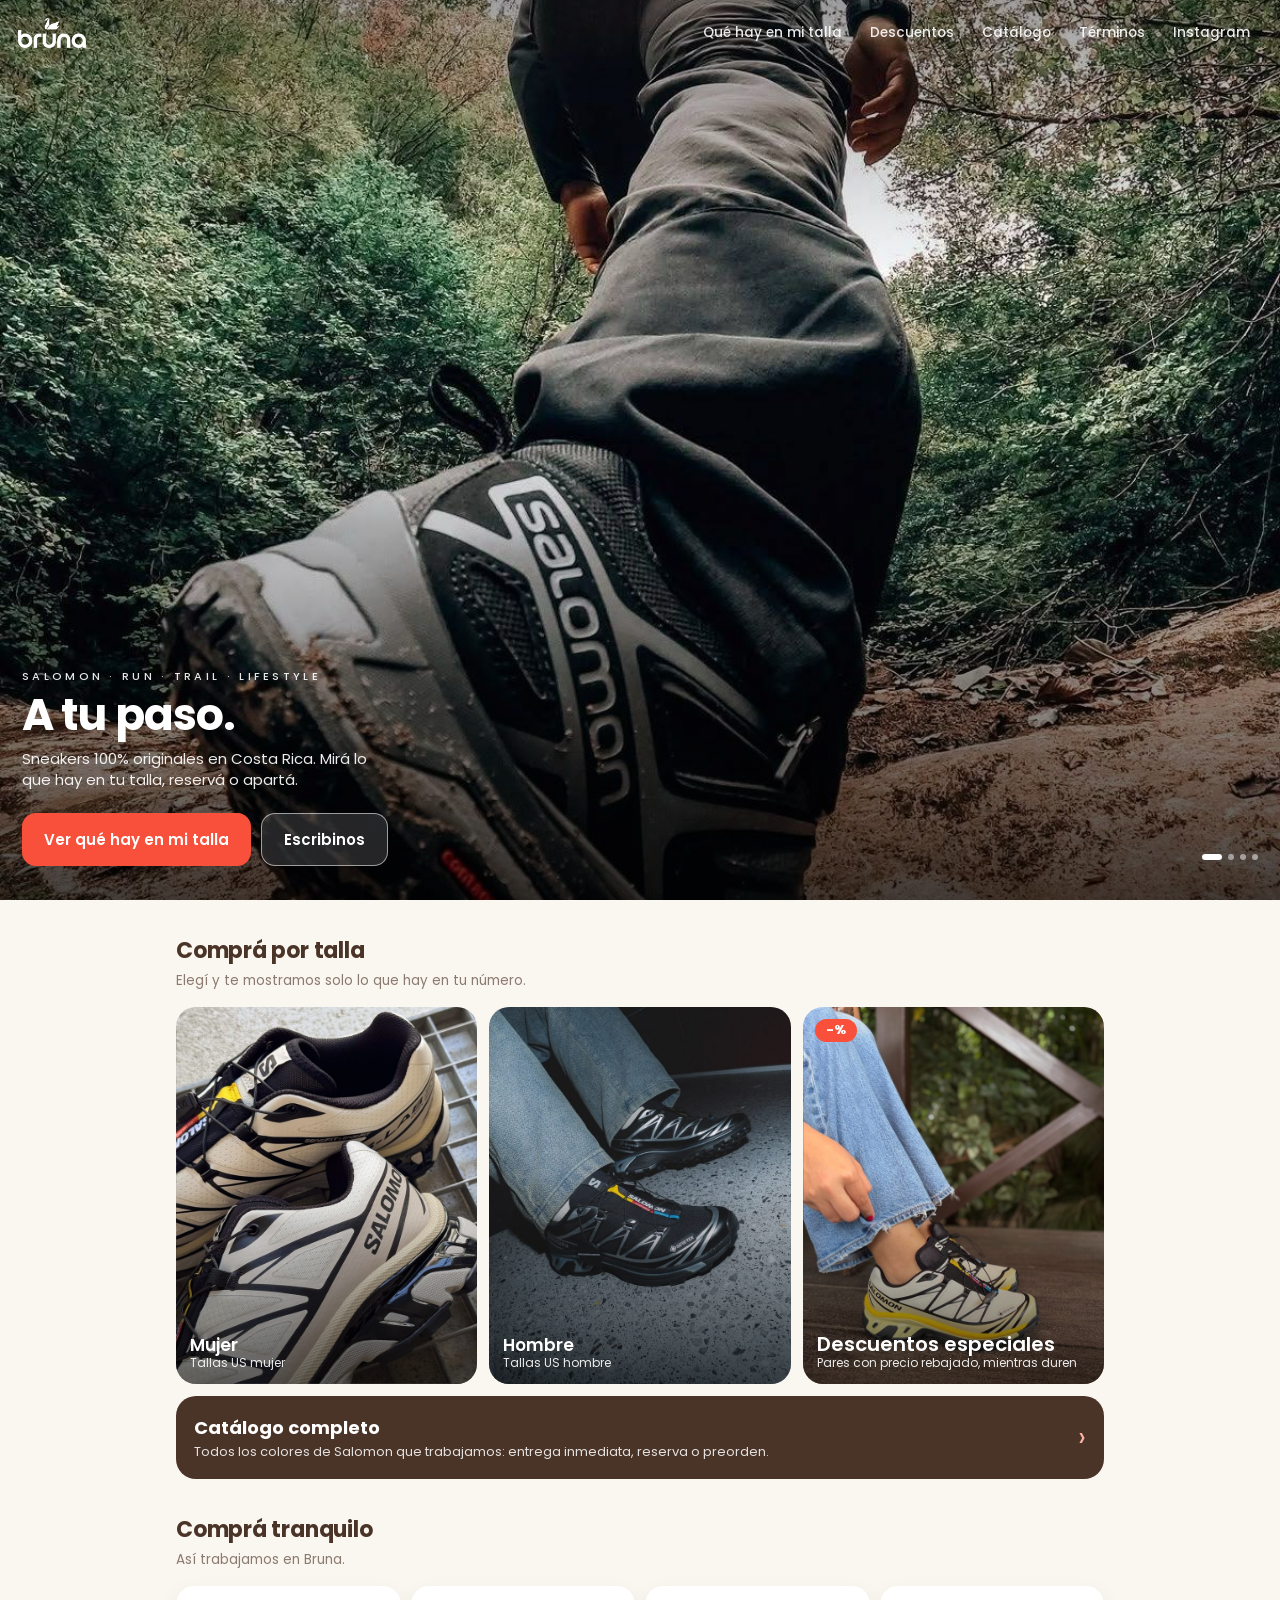
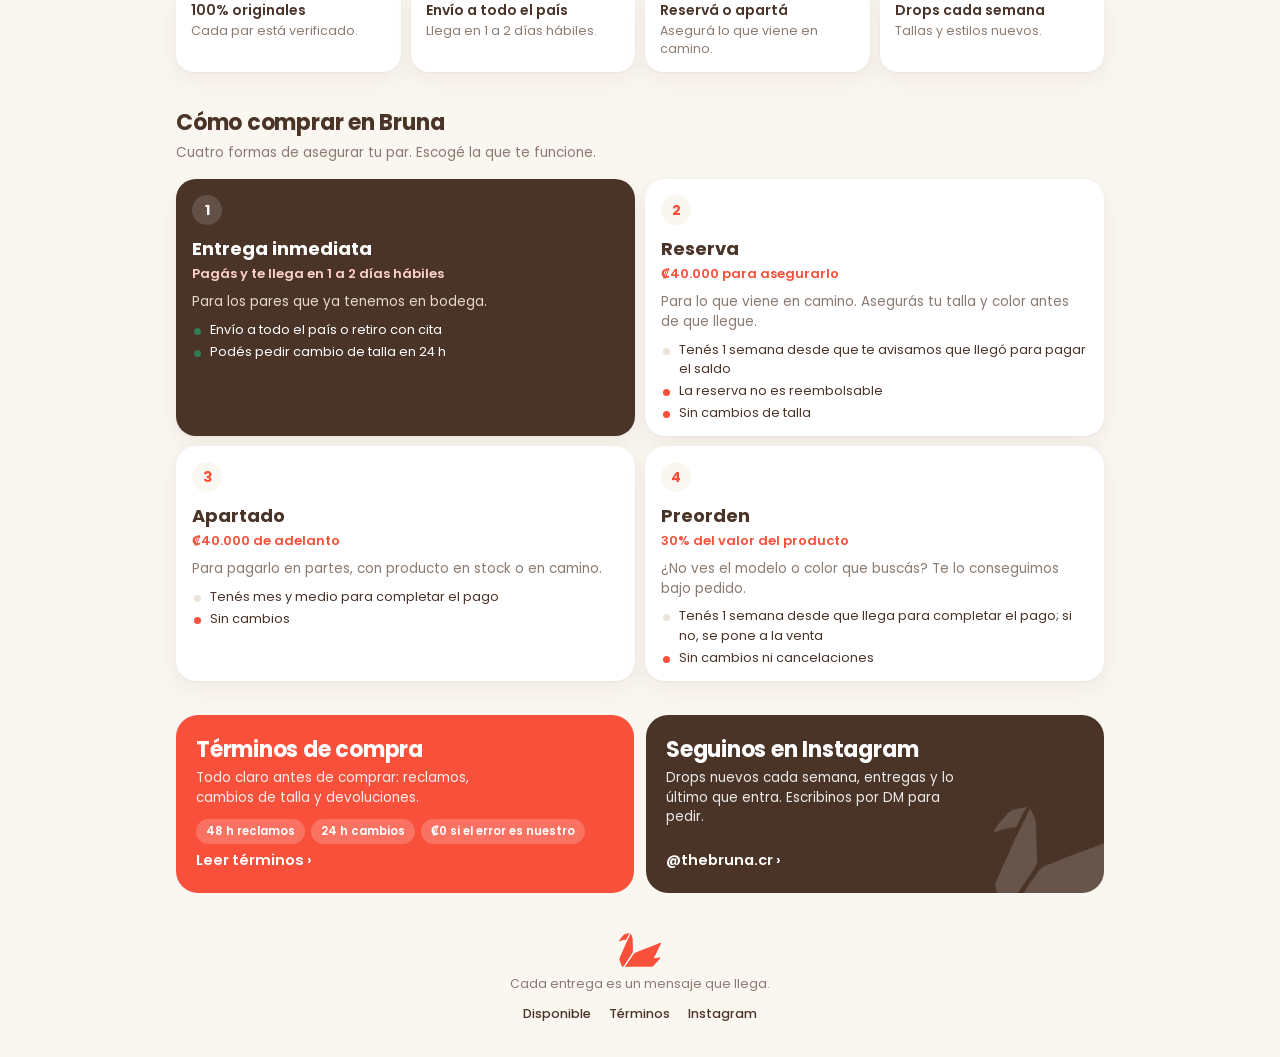
==== commit 61b0bb75: "Add files via upload" ====
--- a/index.html
+++ b/index.html
@@ -3,626 +3,221 @@
 <head>
 <meta charset="utf-8">
 <meta name="viewport" content="width=device-width, initial-scale=1">
-<title>Bruna.cr · Disponible</title>
-<link rel="icon" href="../assets/cisne.png">
-<meta name="description" content="Mirá lo disponible en tu talla en Bruna.cr: sneakers originales en Costa Rica.">
+<title>Bruna.cr · A tu paso</title>
+<meta name="description" content="Bruna.cr: sneakers originales en Costa Rica. Mirá lo disponible en tu talla, reservá o apartá.">
+<link rel="icon" href="assets/cisne.png">
+<link rel="preload" as="image" href="assets/portada/p1.jpg">
 <link rel="preconnect" href="https://fonts.googleapis.com">
 <link href="https://fonts.googleapis.com/css2?family=Poppins:wght@300;400;500;600;700&display=swap" rel="stylesheet">
 <style>
-  :root{
-    --coral:#F8503B; --coral-d:#e2412d; --off:#FAF6F0; --choco:#4A3428;
-    --ink:#4A3428; --muted:#8b7a6f; --line:#ece4d9; --card:#fff; --soft:#f3ece2;
-    --ready:#2f7d55; --ready-bg:#e6f2ea; --way:#b5651d; --way-bg:#fbeedd;
-    --shadow:0 1px 2px rgba(74,52,40,.05),0 8px 24px rgba(74,52,40,.07);
-  }
+  :root{--coral:#F8503B;--off:#FAF6F0;--choco:#4A3428;--muted:#8b7a6f;--line:#ece4d9}
   *{box-sizing:border-box}
-  html,body{margin:0;background:var(--off)}
-  body{color:var(--ink);font-family:Poppins,system-ui,sans-serif;font-size:15px;-webkit-font-smoothing:antialiased;line-height:1.45}
-  button{font:inherit;color:inherit;cursor:pointer;-webkit-tap-highlight-color:transparent;touch-action:manipulation}
-  a{color:inherit}
-
-  /* Header */
-  .hero{background:var(--coral);color:#fff;padding:26px 20px 92px;text-align:center;position:relative;overflow:hidden}
-  .hero .logo{height:54px;display:block;margin:0 auto}
-  .hero .slogan{font-size:11px;letter-spacing:.32em;font-weight:500;margin-top:10px;opacity:.9}
-  .hero h1{font-size:27px;line-height:1.15;font-weight:700;margin:26px 0 6px;letter-spacing:-.01em}
-  .hero p{margin:0 auto;max-width:340px;font-size:14.5px;opacity:.92;font-weight:400}
-  .hero .swan-bg{position:absolute;right:-30px;bottom:-24px;width:170px;opacity:.09;pointer-events:none}
-
-  .wrap{max-width:860px;margin:-64px auto 0;padding:0 14px 40px;position:relative}
-  .picker{background:var(--card);border-radius:22px;box-shadow:var(--shadow);padding:16px 16px 18px}
-  .seg{display:flex;background:var(--soft);border-radius:14px;padding:4px}
-  .seg button{flex:1;border:0;background:transparent;padding:10px 4px;border-radius:11px;font-weight:500;font-size:14.5px;color:var(--muted)}
-  .seg button.on{background:var(--coral);color:#fff;box-shadow:0 2px 6px rgba(248,80,59,.28)}
-  .lbl{font-size:12.5px;font-weight:500;color:var(--muted);margin:16px 2px 9px}
-  .sizes{display:grid;grid-template-columns:repeat(auto-fill,minmax(62px,1fr));gap:8px}
-  .sz{position:relative;border:1.5px solid var(--line);background:#fff;border-radius:14px;height:56px;line-height:1.15;font-weight:600;font-size:17px;color:var(--choco)}
-  .sz small{display:block;font-size:9.5px;font-weight:500;color:var(--muted);margin-top:-3px;letter-spacing:.02em}
-  .sz.on{background:var(--choco);border-color:var(--choco);color:#fff}
-  .sz.on small{color:#e9d9cc}
-  .sz .dot{position:absolute;top:6px;right:6px;width:6px;height:6px;border-radius:50%;background:var(--ready)}
-  .sz.wayonly .dot{background:var(--way)}
-  .sz.on .dot{box-shadow:0 0 0 2px var(--choco)}
-  .legend{display:flex;gap:14px;margin:12px 2px 0;font-size:11.5px;color:var(--muted)}
-  .legend i{display:inline-block;width:7px;height:7px;border-radius:50%;margin-right:5px;vertical-align:1px}
-
-  /* Sections */
-  .sect{margin:30px 4px 4px;display:flex;align-items:baseline;gap:10px;flex-wrap:wrap}
-  .sect h2{font-size:19px;margin:0;font-weight:700;letter-spacing:-.01em}
-  .pill{font-size:11.5px;font-weight:600;border-radius:999px;padding:3px 10px}
-  .pill.ready{background:var(--ready-bg);color:var(--ready)}
-  .pill.way{background:var(--way-bg);color:var(--way)}
-  .pill.promo{background:#fde3df;color:var(--coral-d)}
-  .seg button.ptab{color:var(--coral-d);font-weight:600}
-  .seg button.ptab.on{color:#fff}
-  .pinfo{display:none;margin:14px 2px 0;font-size:13px;color:var(--muted)}
-  .pinfo b{color:var(--choco);font-weight:600}
-  .sub{margin:2px 4px 14px;font-size:13px;color:var(--muted)}
-
-  .grid{display:grid;grid-template-columns:repeat(2,1fr);gap:12px}
-  @media(min-width:640px){.grid{grid-template-columns:repeat(3,1fr);gap:16px}}
-  .card{background:var(--card);border:0;padding:0;border-radius:20px;box-shadow:var(--shadow);overflow:hidden;text-align:left;display:flex;flex-direction:column;transition:transform .15s}
-  .card:active{transform:scale(.98)}
-  .ph{aspect-ratio:5/4;position:relative;display:flex;align-items:center;justify-content:center;overflow:hidden}
-  .ph img{width:100%;height:100%;object-fit:cover;display:block}
-  .ph svg{width:88%;height:auto}
-  .ph .badge{position:absolute;left:9px;top:9px;box-shadow:0 0 0 1px var(--line);font-size:10.5px;font-weight:600;border-radius:999px;padding:3px 9px;background:rgba(255,255,255,.92);color:var(--ready)}
-  .ph .badge.way{color:var(--way)}
-  .card .tx{padding:11px 13px 14px;display:flex;flex-direction:column;gap:2px;flex:1}
-  .card .mdl{font-size:11px;font-weight:600;letter-spacing:.06em;text-transform:uppercase;color:var(--coral)}
-  .card .clr{font-size:14px;font-weight:600;line-height:1.25;color:var(--choco)}
-  .card .tl{font-size:12px;color:var(--muted);margin-top:3px}
-  .card .pr{font-size:14.5px;font-weight:500;margin-top:auto;padding-top:7px}
-
-  .tools{display:flex;gap:8px;flex-wrap:wrap;margin:16px 2px 0}
-  .tools .q{flex:1 1 100%;position:relative}
-  .tools input{width:100%;font:inherit;font-size:14.5px;color:var(--choco);border:1.5px solid var(--line);background:#fff;border-radius:14px;padding:11px 14px 11px 38px;outline:none}
-  .tools input:focus{border-color:var(--choco)}
-  .tools .q svg{position:absolute;left:12px;top:50%;transform:translateY(-50%);width:18px;height:18px;color:var(--muted)}
-  .tools select{flex:1 1 0;min-width:0;font:inherit;font-size:13.5px;color:var(--choco);border:1.5px solid var(--line);background:#fff;border-radius:12px;padding:9px 10px;appearance:none;-webkit-appearance:none;background-image:linear-gradient(45deg,transparent 50%,#8b7a6f 50%),linear-gradient(135deg,#8b7a6f 50%,transparent 50%);background-position:calc(100% - 16px) 52%,calc(100% - 11px) 52%;background-size:5px 5px;background-repeat:no-repeat;padding-right:26px}
-  @media(min-width:640px){.tools .q{flex:2 1 0}}
-  .nores{margin-top:22px}
-  .avisa{display:inline-flex;margin-top:12px;background:var(--coral);color:#fff;border-radius:12px;padding:10px 16px;font-weight:600;font-size:14px;text-decoration:none}
-  .linkbtn{background:none;border:0;padding:0;color:var(--coral);font-weight:600;font-size:13px;text-decoration:underline;text-underline-offset:3px;cursor:pointer}
-  .share{display:flex;justify-content:center;gap:18px;margin-top:12px}
-  .empty{background:#fff;border-radius:20px;box-shadow:var(--shadow);padding:26px 18px;text-align:center;color:var(--muted);font-size:14px}
-  .empty b{color:var(--choco);display:block;font-size:16px;margin-bottom:4px}
-  .start{text-align:center;padding:34px 20px 10px;color:var(--muted)}
-  .start img{width:58px;opacity:.85;margin-bottom:8px}
-  .start b{display:block;color:var(--choco);font-size:17px;margin-bottom:3px}
-
-  /* Info */
-  .info{margin-top:34px;display:grid;grid-template-columns:1fr;gap:10px}
-  @media(min-width:640px){.info{grid-template-columns:repeat(3,1fr)}}
-  .info div{background:#fff;border-radius:18px;padding:15px 16px;box-shadow:var(--shadow);font-size:13px;color:var(--muted)}
-  .info b{display:block;color:var(--choco);font-size:14px;margin-bottom:2px;font-weight:600}
-  .foot{text-align:center;margin-top:34px;color:var(--muted);font-size:12.5px}
-  .foot img{width:44px;display:block;margin:0 auto 8px}
-  .foot .upd{font-size:11.5px;margin-top:6px;opacity:.8}
-
-  /* Sheet */
-  .scrim{position:fixed;inset:0;background:rgba(40,25,18,.45);opacity:0;pointer-events:none;transition:opacity .2s;z-index:10}
-  .scrim.on{opacity:1;pointer-events:auto}
-  .sheet{position:fixed;left:0;right:0;bottom:0;max-width:560px;margin:0 auto;background:var(--off);border-radius:26px 26px 0 0;z-index:11;transform:translateY(105%);transition:transform .28s cubic-bezier(.2,.8,.2,1);max-height:92vh;overflow:auto;padding-bottom:max(18px,env(safe-area-inset-bottom))}
-  .sheet.on{transform:none}
-  .sheet .grab{width:40px;height:5px;border-radius:9px;background:#d9cdbf;margin:9px auto 0}
-  .sheet .x{position:absolute;right:12px;top:12px;width:34px;height:34px;border-radius:50%;border:0;background:rgba(255,255,255,.9);font-size:18px;line-height:1;z-index:2}
-  .sheet .ph{aspect-ratio:4/3;margin:10px 14px 0;border-radius:20px}
-  .gal{display:flex;overflow-x:auto;scroll-snap-type:x mandatory;scrollbar-width:none;margin:10px 14px 0;border-radius:20px;gap:0}
-  .gal::-webkit-scrollbar{display:none}
-  .gal .ph{flex:0 0 100%;margin:0;border-radius:0;scroll-snap-align:center}
-  .gal .ph img{object-fit:cover}
-  .dots{display:flex;justify-content:center;gap:6px;margin-top:9px}
-  .dots i{width:6px;height:6px;border-radius:50%;background:#dccfc2}
-  .dots i.on{background:var(--coral);width:16px;border-radius:4px}
-  .sheet .body{padding:16px 20px 6px}
-  .sheet .mdl{font-size:12px;font-weight:600;letter-spacing:.07em;text-transform:uppercase;color:var(--coral)}
-  .sheet h3{margin:2px 0 0;font-size:22px;line-height:1.2;font-weight:700}
-  .sheet .pr{font-size:18px;font-weight:500;margin-top:6px}
-  .sheet .grp{margin-top:16px}
-  .sheet .grp .t{font-size:12.5px;font-weight:600;margin-bottom:7px;display:flex;align-items:center;gap:7px}
-  .sheet .grp .t i{width:7px;height:7px;border-radius:50%;display:inline-block}
-  .sheet .grp .t span{font-weight:400;color:var(--muted)}
-  .tags{display:flex;flex-wrap:wrap;gap:7px}
-  .tag{border:1.5px solid var(--line);background:#fff;border-radius:11px;padding:6px 11px;font-weight:600;font-size:14px}
-  .tag small{font-weight:400;font-size:11.5px;opacity:.7}
-  .tag.sel{border-color:var(--choco);background:var(--choco);color:#fff}
-  .cta{display:flex;flex-direction:column;gap:9px;margin-top:20px}
-  .btn{display:flex;align-items:center;justify-content:center;gap:8px;border:0;border-radius:15px;padding:14px;font-weight:600;font-size:15px;text-decoration:none}
+  html,body{margin:0;background:var(--off);color:var(--choco);font-family:Poppins,system-ui,sans-serif;-webkit-font-smoothing:antialiased}
+  a{color:inherit;text-decoration:none}
+
+  /* Portada con fotos rotando */
+  .hero{position:relative;height:100svh;min-height:560px;max-height:920px;overflow:hidden;background:#1d1714;color:#fff}
+  .hero .sl{position:absolute;inset:0;background-size:cover;background-position:center;opacity:0;transform:scale(1.06);transition:opacity 1.4s ease,transform 7s ease}
+  .hero .sl.on{opacity:1;transform:scale(1)}
+  .hero::after{content:"";position:absolute;inset:0;background:linear-gradient(180deg,rgba(0,0,0,.35) 0%,rgba(0,0,0,0) 30%,rgba(0,0,0,0) 45%,rgba(0,0,0,.72) 100%)}
+  .hero .tx{position:absolute;left:0;right:0;bottom:0;z-index:3;padding:0 22px 34px;max-width:720px}
+  .hero .kick{font-size:11px;letter-spacing:.3em;font-weight:500;opacity:.9}
+  .hero h1{font-size:44px;line-height:1.02;font-weight:700;margin:8px 0 10px;letter-spacing:-.02em}
+  .hero p{margin:0 0 22px;font-size:15px;opacity:.92;max-width:360px;line-height:1.45}
+  .cta{display:flex;gap:10px;flex-wrap:wrap}
+  .btn{display:inline-flex;align-items:center;justify-content:center;gap:8px;padding:14px 22px;border-radius:14px;font-weight:600;font-size:15px}
   .btn.main{background:var(--coral);color:#fff}
-  .btn.ghost{background:#fff;color:var(--choco);border:1.5px solid var(--line)}
-  .note{font-size:12px;color:var(--muted);text-align:center;margin-top:10px}
-  .toast{position:fixed;left:50%;bottom:24px;transform:translate(-50%,30px);background:var(--choco);color:#fff;padding:10px 16px;border-radius:12px;font-size:13.5px;opacity:0;transition:.25s;z-index:20;pointer-events:none}
-  .toast.on{opacity:1;transform:translate(-50%,0)}
-  .msg{padding:40px 10px;text-align:center;color:var(--muted)}
-  .old{text-decoration:line-through;color:var(--muted);font-weight:400;font-size:.85em;margin-right:4px}
-  .new{color:var(--coral);font-weight:600}
-  .off{position:absolute;right:9px;top:9px;background:var(--coral);color:#fff;font-size:11px;font-weight:700;border-radius:999px;padding:3px 8px}
-  .uni{margin:8px 2px 0;font-size:11.5px;color:var(--muted)}
-  .uni b{color:var(--choco);font-weight:600}
-  .guia-btn{display:flex;align-items:center;justify-content:space-between;gap:10px;width:100%;margin-top:12px;border:1.5px solid var(--line);background:var(--off);border-radius:14px;padding:11px 14px;text-align:left}
-  .guia-btn b{display:block;font-size:14px;font-weight:600;color:var(--choco)}
-  .guia-btn span{font-size:12px;color:var(--muted)}
-  .guia-btn i{font-style:normal;font-size:20px;color:var(--coral)}
-  .guia{padding:30px 16px 8px}
-  .guia h3{margin:0;font-size:22px;font-weight:700}
-  .guia .lead{font-size:13px;color:var(--muted);margin:4px 0 14px}
-  .gt{width:100%;border-collapse:separate;border-spacing:0;background:#fff;border-radius:16px;overflow:hidden;box-shadow:var(--shadow);font-size:13.5px;text-align:center;font-variant-numeric:tabular-nums}
-  .gt th{background:var(--choco);color:#fff;font-weight:600;font-size:11.5px;padding:9px 4px;letter-spacing:.03em;position:sticky;top:0}
-  .gt td{padding:8px 4px;border-top:1px solid var(--line)}
-  .gt td.us{font-weight:600;color:var(--choco)}
-  .gt tr.hit td{background:#fde3df}
-  .jpnote{background:#fff;border-radius:16px;box-shadow:var(--shadow);padding:13px 15px;margin:14px 0 0;font-size:13px;color:var(--muted)}
-  .jpnote b{color:var(--choco);font-weight:600}
-  .card .eta{font-size:12px;font-weight:600;color:var(--way);margin-top:3px}
-  .sheet .eta{display:block;font-size:13.5px;font-weight:600;color:var(--way);margin-top:4px}
-  .tag .te{font-weight:500}
+  .btn.alt{background:rgba(255,255,255,.14);color:#fff;border:1.5px solid rgba(255,255,255,.55)}
+  .dots{position:absolute;right:22px;bottom:40px;z-index:3;display:flex;gap:6px}
+  .dots i{width:6px;height:6px;border-radius:9px;background:rgba(255,255,255,.5);transition:.3s}
+  .dots i.on{width:20px;background:#fff}
+
+  /* Comprar por talla */
+  .sec{max-width:960px;margin:0 auto;padding:34px 16px 0}
+  .sec h2{font-size:22px;font-weight:700;margin:0 0 4px;letter-spacing:-.01em}
+  .sec .sub{font-size:13.5px;color:var(--muted);margin:0 0 16px}
+  .cats{display:grid;grid-template-columns:1fr 1fr;gap:12px}
+  .cat{position:relative;border-radius:20px;overflow:hidden;aspect-ratio:4/5;background:#ddd center/cover;color:#fff;display:flex;align-items:flex-end}
+  .cat::after{content:"";position:absolute;inset:0;background:linear-gradient(180deg,rgba(0,0,0,0) 45%,rgba(0,0,0,.6))}
+  .cat span{position:relative;z-index:2;padding:14px;font-weight:600;font-size:17px;line-height:1.15}
+  .cat span small{display:block;font-weight:400;font-size:12px;opacity:.9}
+  .cat.wide{grid-column:1/-1;aspect-ratio:16/8}
+  .cat span.tag,.cat.wide span.tag{position:absolute;top:12px;left:12px;z-index:2;background:var(--coral);color:#fff;font-size:13px;font-weight:700;border-radius:999px;padding:4px 11px}
+  .cat.wide span{font-size:20px}
+  @media(min-width:760px){.cats{grid-template-columns:repeat(3,1fr)}.cat.wide{grid-column:auto;aspect-ratio:4/5}}
+
+  .full{display:flex;align-items:center;justify-content:space-between;gap:12px;margin-top:12px;background:var(--choco);color:#fff;border-radius:20px;padding:18px 18px}
+  .full b{display:block;font-size:18px;font-weight:700}
+  .full span{display:block;font-size:13px;opacity:.85;margin-top:2px;line-height:1.4}
+  .full i{font-style:normal;font-size:28px;color:#ffb3a7}
+  /* Confianza */
+  .trust{display:grid;grid-template-columns:1fr 1fr;gap:10px;margin-top:6px}
+  .trust div{background:#fff;border-radius:18px;padding:15px 15px;font-size:12.5px;color:var(--muted);line-height:1.4;box-shadow:0 1px 2px rgba(74,52,40,.05),0 8px 24px rgba(74,52,40,.06)}
+  .trust b{display:block;color:var(--choco);font-size:14px;margin-bottom:2px;font-weight:600}
+  @media(min-width:760px){.trust{grid-template-columns:repeat(4,1fr)}}
+
+  /* Cómo comprar */
+  .ways{display:grid;grid-template-columns:1fr;gap:10px}
+  @media(min-width:760px){.ways{grid-template-columns:repeat(2,1fr)}}
+  .way{background:#fff;border-radius:20px;padding:16px 16px 14px;box-shadow:0 1px 2px rgba(74,52,40,.05),0 8px 24px rgba(74,52,40,.06);position:relative}
+  .way .n{display:inline-flex;align-items:center;justify-content:center;width:30px;height:30px;border-radius:50%;background:var(--off);color:var(--coral);font-weight:700;font-size:14px}
+  .way h3{margin:10px 0 2px;font-size:18px;font-weight:700}
+  .way .pr{font-size:13px;font-weight:600;color:var(--coral);margin-bottom:8px}
+  .way p{margin:0 0 8px;font-size:13.5px;color:var(--muted);line-height:1.45}
+  .way ul{margin:0;padding:0;list-style:none;font-size:12.8px;line-height:1.5}
+  .way li{padding-left:18px;position:relative;margin-top:3px}
+  .way li::before{content:"";position:absolute;left:2px;top:8px;width:7px;height:7px;border-radius:50%;background:var(--line)}
+  .way li.ok::before{background:#2f7d55}
+  .way li.no::before{background:var(--coral)}
+  .way.hl{background:var(--choco);color:#fff}
+  .way.hl p{color:#e6d8cc}
+  .way.hl .n{background:rgba(255,255,255,.14);color:#fff}
+  .way.hl .pr{color:#ffd2c9}
+  /* Bloques grandes de acción */
+  .big{display:grid;grid-template-columns:1fr;gap:12px}
+  @media(min-width:760px){.big{grid-template-columns:1fr 1fr}}
+  .bk{border-radius:22px;padding:22px 20px;display:flex;flex-direction:column;gap:6px;min-height:170px;position:relative;overflow:hidden}
+  .bk b{font-size:22px;font-weight:700;line-height:1.15;letter-spacing:-.01em}
+  .bk span{font-size:13.5px;opacity:.9;max-width:300px;line-height:1.45}
+  .bk em{font-style:normal;margin-top:auto;font-weight:600;font-size:14.5px;display:inline-flex;align-items:center;gap:6px}
+  .bk.t{background:var(--coral);color:#fff}
+  .bk.t em{color:#fff}
+  .bk.t .chips{display:flex;gap:6px;flex-wrap:wrap;margin-top:6px}
+  .bk.t .chips i{font-style:normal;font-size:11.5px;font-weight:600;background:rgba(255,255,255,.2);color:#fff;border-radius:999px;padding:4px 10px}
+  .bk.i{background:var(--choco);color:#fff}
+  .bk.i img{position:absolute;right:-20px;bottom:-16px;width:130px;opacity:.16}
+
+  footer{text-align:center;padding:40px 20px 34px;color:var(--muted);font-size:12.5px}
+  footer img{width:42px;display:block;margin:0 auto 8px}
+  footer nav{display:flex;justify-content:center;gap:18px;margin-top:12px;font-weight:500;color:var(--choco)}
 </style>
-
 <meta property="og:type" content="website">
 <meta property="og:site_name" content="Bruna.cr">
-<meta property="og:title" content="Bruna.cr · ¿Qué hay en tu talla?">
-<meta property="og:description" content="Mirá lo disponible en tu talla en Bruna.cr: sneakers originales en Costa Rica.">
-<meta property="og:url" content="https://brunacr.info/stock/">
+<meta property="og:title" content="Bruna.cr · A tu paso">
+<meta property="og:description" content="Bruna.cr: sneakers originales en Costa Rica. Mirá lo disponible en tu talla, reservá o apartá.">
+<meta property="og:url" content="https://brunacr.info/">
 <meta property="og:image" content="https://brunacr.info/assets/og.jpg">
 <meta property="og:image:width" content="1200">
 <meta property="og:image:height" content="630">
 <meta name="twitter:card" content="summary_large_image">
 <meta name="twitter:image" content="https://brunacr.info/assets/og.jpg">
 <meta name="theme-color" content="#F8503B">
-<link rel="stylesheet" href="../assets/site.css">
+<link rel="stylesheet" href="assets/site.css">
 </head>
 <body>
-<script src="../assets/site.js" data-variant="solid"></script>
-
-<header class="hero">
-  <img class="swan-bg" src="../assets/cisne_blanco.png" alt="">
-  <div class="slogan">A TU PASO</div>
-  <h1>¿Qué hay en tu talla?</h1>
-  <p>Elegí tu talla y mirá todo lo que tenemos para vos. 100% originales.</p>
-</header>
-
-<main class="wrap">
-  <section class="picker">
-    <div class="seg" id="seg"></div>
-    <div class="lbl" id="sizelbl">Tu talla (US)</div>
-    <div class="sizes" id="sizes"></div>
-    <div class="pinfo" id="pinfo"><b>Todo lo que está rebajado</b>, en todas las tallas. Tocá un par para ver tallas y escribirnos.</div>
-    <div class="legend" id="legend"><span><i style="background:var(--ready)"></i>Listo para entregar</span><span><i style="background:var(--way)"></i>Viene en camino</span></div>
-    <div class="uni" id="uni"><b>Salomon es unisex:</b> tu talla de hombre + 1 = tu talla de mujer (8.5 hombre = 9.5 mujer). Debajo de cada talla va el largo del pie en cm.</div>
-    <button class="guia-btn" id="guiaBtn"><div><b>¿Dudas con tu talla?</b><span>Mirá la guía de tallas de Salomon: UK, EU, US y JP.</span></div><i>›</i></button>
-  </section>
-
-  <div class="tools" id="tools">
-    <label class="q"><svg viewBox="0 0 24 24" fill="none" stroke="currentColor" stroke-width="2" stroke-linecap="round" aria-hidden="true"><circle cx="11" cy="11" r="7"/><path d="m20 20-3.5-3.5"/></svg><input id="q" type="search" placeholder="Buscar modelo o color, ej. Vainilla" autocomplete="off" aria-label="Buscar modelo o color"></label>
-    <select id="fline" aria-label="Línea"><option value="">Todas las líneas</option><option value="gtx">GORE-TEX</option><option value="lab">XT-6 LAB</option><option value="otro">Otras</option></select>
-    <select id="fsort" aria-label="Ordenar"><option value="">Recomendado</option><option value="asc">Precio: menor a mayor</option><option value="desc">Precio: mayor a menor</option></select>
-  </div>
-  <div id="out"><div class="msg">Cargando lo disponible…</div></div>
-
-  <section class="info">
-    <div><b>Originales, siempre</b>Todo lo que ves está verificado. Aquí comprás tranquilo.</div>
-    <div><b>Envío a todo el país</b>₡3.500 en la GAM y ₡4.000 fuera de la GAM. Llega en 1 a 2 días hábiles.</div>
-    <div><b>Reservá, apartá o preordená</b>Lo que viene en camino lo podés asegurar desde ya. ¿No ves tu talla o color? Escribinos: puede venir algo en camino y trabajamos otros colores bajo preorden.</div>
-  </section>
-
-  <footer class="foot">
-    <img src="../assets/cisne.png" alt="">
-    Cada entrega es un mensaje que llega.
-    <div class="upd" id="upd"></div>
-  </footer>
-</main>
-
-<div class="scrim" id="scrim"></div>
-<div class="sheet" id="sheet" role="dialog" aria-modal="true"></div>
-<div class="toast" id="toast"></div>
+<script src="assets/site.js" data-variant="overlay"></script>
+
+<section class="hero" id="hero">
+  <div class="sl on" style="background-image:url(assets/portada/p1.jpg)"></div>
+  <div class="sl" style="background-image:url(assets/portada/p2.jpg)"></div>
+  <div class="sl" style="background-image:url(assets/portada/p3.jpg)"></div>
+  <div class="sl" style="background-image:url(assets/portada/p5.jpg)"></div>
+  <div class="tx">
+    <div class="kick">SALOMON · RUN · TRAIL · LIFESTYLE</div>
+    <h1>A tu paso.</h1>
+    <p>Sneakers 100% originales en Costa Rica. Mirá lo que hay en tu talla, reservá o apartá.</p>
+    <div class="cta">
+      <a class="btn main" href="stock/">Ver qué hay en mi talla</a>
+      <a class="btn alt" href="https://ig.me/m/thebruna.cr">Escribinos</a>
+    </div>
+  </div>
+  <div class="dots" id="dots"></div>
+</section>
+
+<section class="sec">
+  <h2>Comprá por talla</h2>
+  <p class="sub">Elegí y te mostramos solo lo que hay en tu número.</p>
+  <div class="cats">
+    <a class="cat" href="stock/#mujer" style="background-image:url(stock/fotos/lab-21-vanilla-ice-black-silver-cloud-lifestyle.jpg)"><span>Mujer<small>Tallas US mujer</small></span></a>
+    <a class="cat" href="stock/#hombre" style="background-image:url(stock/fotos/gtx-02-black-black-ftw-silver-lifestyle.jpg)"><span>Hombre<small>Tallas US hombre</small></span></a>
+    <a class="cat wide" href="stock/#promos" style="background-image:url(stock/fotos/gtx-10-vanilla-ice-bog-shadow-green-lifestyle.jpg)"><span class="tag">-%</span><span>Descuentos especiales<small>Pares con precio rebajado, mientras duren</small></span></a>
+  </div>
+  <a class="full" href="catalogo/">
+    <div><b>Catálogo completo</b><span>Todos los colores de Salomon que trabajamos: entrega inmediata, reserva o preorden.</span></div>
+    <i>›</i>
+  </a>
+</section>
+
+<section class="sec">
+  <h2>Comprá tranquilo</h2>
+  <p class="sub">Así trabajamos en Bruna.</p>
+  <div class="trust">
+    <div><b>100% originales</b>Cada par está verificado.</div>
+    <div><b>Envío a todo el país</b>Llega en 1 a 2 días hábiles.</div>
+    <div><b>Reservá o apartá</b>Asegurá lo que viene en camino.</div>
+    <div><b>Drops cada semana</b>Tallas y estilos nuevos.</div>
+  </div>
+</section>
+
+<section class="sec">
+  <h2>Cómo comprar en Bruna</h2>
+  <p class="sub">Cuatro formas de asegurar tu par. Escogé la que te funcione.</p>
+  <div class="ways">
+    <div class="way hl">
+      <span class="n">1</span>
+      <h3>Entrega inmediata</h3>
+      <div class="pr">Pagás y te llega en 1 a 2 días hábiles</div>
+      <p>Para los pares que ya tenemos en bodega.</p>
+      <ul><li class="ok">Envío a todo el país o retiro con cita</li><li class="ok">Podés pedir cambio de talla en 24 h</li></ul>
+    </div>
+    <div class="way">
+      <span class="n">2</span>
+      <h3>Reserva</h3>
+      <div class="pr">₡40.000 para asegurarlo</div>
+      <p>Para lo que viene en camino. Asegurás tu talla y color antes de que llegue.</p>
+      <ul><li>Tenés 1 semana desde que te avisamos que llegó para pagar el saldo</li><li class="no">La reserva no es reembolsable</li><li class="no">Sin cambios de talla</li></ul>
+    </div>
+    <div class="way">
+      <span class="n">3</span>
+      <h3>Apartado</h3>
+      <div class="pr">₡40.000 de adelanto</div>
+      <p>Para pagarlo en partes, con producto en stock o en camino.</p>
+      <ul><li>Tenés mes y medio para completar el pago</li><li class="no">Sin cambios</li></ul>
+    </div>
+    <div class="way">
+      <span class="n">4</span>
+      <h3>Preorden</h3>
+      <div class="pr">30% del valor del producto</div>
+      <p>¿No ves el modelo o color que buscás? Te lo conseguimos bajo pedido.</p>
+      <ul><li>Tenés 1 semana desde que llega para completar el pago; si no, se pone a la venta</li><li class="no">Sin cambios ni cancelaciones</li></ul>
+    </div>
+  </div>
+</section>
+
+<section class="sec">
+  <div class="big">
+    <a class="bk t" href="terminos/">
+      <b>Términos de compra</b>
+      <span>Todo claro antes de comprar: reclamos, cambios de talla y devoluciones.</span>
+      <div class="chips"><i>48 h reclamos</i><i>24 h cambios</i><i>₡0 si el error es nuestro</i></div>
+      <em>Leer términos ›</em>
+    </a>
+    <a class="bk i" href="https://instagram.com/thebruna.cr">
+      <img src="assets/cisne_blanco.png" alt="">
+      <b>Seguinos en Instagram</b>
+      <span>Drops nuevos cada semana, entregas y lo último que entra. Escribinos por DM para pedir.</span>
+      <em>@thebruna.cr ›</em>
+    </a>
+  </div>
+</section>
+
+<footer>
+  <img src="assets/cisne.png" alt="">
+  Cada entrega es un mensaje que llega.
+  <nav><a href="stock/">Disponible</a><a href="terminos/">Términos</a><a href="https://instagram.com/thebruna.cr">Instagram</a></nav>
+</footer>
 
 <script>
-const IG_USER = "thebruna.cr";
-const state = { sys:"W", size:null, q:"", line:"", sort:"" };
-let items = [], fotos = {}, catalogo = [], catById = {};
-const $ = id => document.getElementById(id);
-const esc = s => String(s ?? "").replace(/[&<>"']/g, c => ({"&":"&amp;","<":"&lt;",">":"&gt;",'"':"&quot;","'":"&#39;"}[c]));
-const crc = n => "₡" + Math.round(n).toLocaleString("es-CR").replace(/,/g,".").replace(/ /g,".");
-const SYS = { W:{k:"US Women",l:"Mujer",h:"mujer"}, M:{k:"US Men",l:"Hombre",h:"hombre"}, R:{k:null,l:"Ropa",h:"ropa"}, P:{k:null,l:"Descuentos",h:"promos"} };
-const sysOf = t => /US Women/i.test(t) ? "W" : /US Men/i.test(t) ? "M" : "R";
-const sizeShort = t => String(t).replace(/\s*US (Women|Men)/i,"").trim();
-const sizeNum = t => { const m = String(t).match(/[\d.]+/); if (m) return parseFloat(m[0]); const o={XS:1,S:2,M:3,L:4,XL:5,XXL:6}; return 100+(o[String(t).toUpperCase()]||9); };
-const ready = i => /listo/i.test(i.estado);
-
-// ---------- nombres ----------
-const normColor = c => String(c).toLowerCase().normalize("NFD").replace(/[̀-ͯ]/g,"").replace(/vanilla/g,"vainilla").replace(/grey/g,"gray").replace(/\s*\/\s*/g," / ").replace(/\s+/g," ").trim();
-const keyOf = i => i.modelo.toLowerCase().replace(/^salomon\s+/,"") + "|" + normColor(i.color);
-function modelName(m){
-  const s = m.replace(/^Salomon\s+/i,"");
-  return s.replace(/\bGTX\b/,"GORE-TEX");
-}
-const prettyColor = c => String(c).replace(/\s*\/\s*/g," / ").replace(/^Vanilla/i,"Vainilla");
-
-// ---------- colores para la ilustración ----------
-const FULL = {
-  "black phantom":["#1e1e21","#3b3b40"], "safari black":["#1f1f1c","#5a5a43"], "black silver":["#1f1f1f","#b8bbbe"],
-  "white silver":["#f3f1ed","#b8bbbe"], "white lunar rock":["#f5f3ef","#cdc7bd"], "lunar rock":["#d8d2c6","#f2eee8"],
-  "eucalyptus tan":["#97a98f","#c8a67a"], "tea peat":["#8d8a62","#5a4632"], "gray violet":["#8f8b9e","#5d5871"],
-  "coyote brown":["#8b6a49","#5b4330"], "earth brown":["#6c4a33","#3f2c20"], "dark gull gray":["#5d6062","#3c3e40"],
-  "plum perfect":["#6f3f58","#43273b"], "silver cloud":["#c8cbcc","#eeeeee"], "orchid sky":["#c7a5d5","#a8c4e4"],
-  "blue curacao":["#2e8fd0","#1d5e92"], "celestial aura":["#c8d6eb","#ebdff1"], "white pepper":["#ece7dd","#8b8478"],
-  "marron":["#6c4a33","#3f2c20"], "nexxt feid the green star":["#3d8b50","#d2e8a9"], "deep black":["#161616","#2c2c2c"],
-  "whisper white":["#f5f3ee","#dedad2"], "shadow gray":["#6a6c6e","#4a4c4e"]
-};
-const PART = {
-  "vainilla ice":"#efe5cc","silver cloud":"#c8cbcc","lilac ash":"#b9a6c5","almond milk":"#e0cba7","black":"#1f1f1f",
-  "dark gull gray":"#5d6062","mahogany rose":"#9a4e4b","earth brown":"#6c4a33","bitter chocolate":"#4b2f24","iron":"#56595b",
-  "maroon banner":"#6e2731","white":"#f4f2ee","excalibur":"#9db7c5","green milleau":"#7e9a7b","rainy day":"#a3acb2",
-  "black coffee":"#2c221d","french toast":"#c99a63","burro":"#8c6f53","shadow gray":"#6a6c6e","icy pink":"#f1c3ce",
-  "cloudburst":"#4b5e74","white pepper":"#8b8478","black silver":"#1f1f1f"
-};
-const WORD = [[/black|negro/,"#1f1f1f"],[/white|blanco/,"#f3f1ec"],[/gr[ae]y|silver|iron/,"#a7a9ab"],[/brown|marr|chocolate|coffee/,"#6b4a33"],[/pink|rose/,"#e6a8b5"],[/lilac|violet|plum|orchid/,"#b9a3cf"],[/blue|sky|aura/,"#6ea2d4"],[/green|eucalyptus|tea/,"#7f9a7c"],[/tan|almond|vainilla|cream/,"#e4d3b4"]];
-function partColors(p){
-  if (FULL[p]) return FULL[p];
-  if (PART[p]) return [PART[p]];
-  for (const [re,h] of WORD) if (re.test(p)) return [h];
-  return ["#cfc6bb"];
-}
-function lum(h){ const n=parseInt(h.slice(1),16); return (.299*(n>>16)+.587*(n>>8&255)+.114*(n&255))/255; }
-function shade(h,f){ const n=parseInt(h.slice(1),16); const c=[n>>16,n>>8&255,n&255].map(v=>Math.max(0,Math.min(255,Math.round(f<0?v*(1+f):v+(255-v)*f)))); return "#"+c.map(v=>v.toString(16).padStart(2,"0")).join(""); }
-function palette(color){
-  const parts = normColor(color).split(" / ").filter(Boolean);
-  const a = partColors(parts[0]||"");
-  const main = a[0];
-  const acc = parts[1] ? partColors(parts[1])[0] : (a[1] || shade(main, lum(main)>.5?-.25:.25));
-  const mid = lum(main) < .22 ? shade(main,.12) : "#f3eee6";
-  return {main, acc, mid};
-}
-function bgFor(main){ if (lum(main) > .78) return "#efe7dc"; const a=parseInt(shade(main,.82).slice(1),16), b=0xf3ece2; const m=[16,8,0].map(s=>Math.round(((a>>s)&255)*.55+((b>>s)&255)*.45)); return "#"+m.map(v=>v.toString(16).padStart(2,"0")).join(""); }
-
-function shoeSVG(color){
-  const {main, acc, mid} = palette(color);
-  const dk = shade(main,-.25), accD = shade(acc,-.2), lace = lum(acc)>.6 ? shade(acc,-.35) : shade(acc,.15);
-  return `<svg viewBox="0 0 300 170" aria-hidden="true">
-    <ellipse cx="156" cy="150" rx="128" ry="7" fill="rgba(74,52,40,.13)"/>
-    <path d="M30 141 L270 141 Q284 140 282 129 L32 129 Q22 133 30 141Z" fill="#2c2522"/>
-    <path d="M38 141 l8 0 M70 141 l10 0 M110 141 l10 0 M150 141 l10 0 M190 141 l10 0 M230 141 l10 0" stroke="#4a403b" stroke-width="3"/>
-    <path d="M27 129 L282 129 Q287 118 276 111 L40 111 Q24 113 27 129Z" fill="${mid}"/>
-    <path d="M40 120 L276 118" stroke="${shade(mid,-.12)}" stroke-width="2" fill="none"/>
-    <path d="M42 112 L44 70 Q46 52 62 46 L92 41 Q105 39 113 50 L129 62 Q141 70 157 72 L202 78 Q246 84 268 100 Q278 106 276 112Z" fill="${main}"/>
-    <path d="M62 46 Q80 37 97 43 Q92 53 70 55Z" fill="${dk}"/>
-    <path d="M106 50 L117 29 Q124 24 131 31 L139 62 Z" fill="${shade(main, lum(main)>.5?-.07:.1)}"/>
-    <path d="M40 112 L42 99 Q120 104 202 97 Q248 94 272 104 L276 112Z" fill="${acc}"/>
-    <path d="M232 96 Q259 91 272 104 L276 112 L238 112Z" fill="${accD}"/>
-    <path d="M62 101 L97 57 L108 60 L76 101Z M98 100 L127 64 L138 68 L112 99Z M134 99 L158 73 L169 75 L148 98Z M170 97 L190 77 L200 79 L183 96Z" fill="${acc}"/>
-    <path d="M44 66 L35 59 Q33 54 39 52 L48 56Z" fill="${acc}"/>
-    <path d="M128 60 L178 73 M133 67 L171 61 M150 70 L186 66" stroke="${lace}" stroke-width="2.4" stroke-linecap="round"/>
-    <path d="M117 29 Q119 22 126 24" stroke="${acc}" stroke-width="3" fill="none" stroke-linecap="round"/>
-  </svg>`;
-}
-function teeSVG(color){
-  const {main} = palette(color); const dk = shade(main, lum(main)>.5?-.15:.18);
-  return `<svg viewBox="0 0 300 170" aria-hidden="true">
-    <path d="M118 20 Q150 34 182 20 L232 40 L256 78 L224 92 L214 74 L214 156 L86 156 L86 74 L76 92 L44 78 L68 40Z" fill="${main}" stroke="${dk}" stroke-width="2"/>
-    <path d="M118 20 Q150 42 182 20" fill="none" stroke="${dk}" stroke-width="4"/>
-    <circle cx="150" cy="92" r="16" fill="none" stroke="${dk}" stroke-width="3"/>
-  </svg>`;
-}
-// ---------- fotos: alias manual (fotos.json) o coincidencia automática con el catálogo ----------
-const lineOf = m => { m = m.toLowerCase(); return /gtx|gore/.test(m) ? "gtx" : /expanse/.test(m) ? "expanse" : /shadow|stormshade/.test(m) ? "stormshade" : /protective/.test(m) ? "protective" : /steel/.test(m) ? "steel" : /xt-6/.test(m) ? "xt-6" : "otro"; };
-const tokColor = c => normColor(c).replace(/\bftw\b/g,"").split(" / ").map(s=>s.trim()).filter(Boolean);
-const fotoCache = {};
-function fotoOf(g){
-  if (g.key in fotoCache) return fotoCache[g.key];
-  let c = fotos[g.key] && catById[fotos[g.key]];
-  if (!c){
-    const ln = lineOf(g.modelo), want = tokColor(g.color);
-    const cands = catalogo.filter(x => lineOf(x.linea)===ln || (ln==="xt-6" && x.linea==="XT-6"));
-    const eq = cands.filter(x => tokColor(x.color).join("/")===want.join("/"));
-    const pre = eq.length ? eq : cands.filter(x => { const t = tokColor(x.color); return want.length && want.every((w,i)=>t[i]===w); });
-    if (pre.length===1) c = pre[0];
-  }
-  return fotoCache[g.key] = c || null;
-}
-function pictureHTML(g){
-  const c = fotoOf(g), f = c && c.producto;
-  if (f) return `<img src="${esc(f)}" alt="${esc(g.modelo+" "+g.color)}" loading="lazy">`;
-  return sysOf(g.items[0].talla)==="R" ? teeSVG(g.color) : shoeSVG(g.color);
-}
-function phStyle(g){ return fotoOf(g) ? "background:#fff" : `background:${bgFor(palette(g.color).main)}`; }
-
-// ---------- stock: formato compacto, preórdenes, promos y tallas unisex ----------
-function expandTallas(txt){
-  const out = [];
-  String(txt||"").split(/[;\/\n]/).forEach(part => {
-    part = part.trim(); if (!part) return;
-    const suf = /wom|muj|\bw\b/i.test(part) ? "US Women" : (/men|homb|\bm\b/i.test(part) ? "US Men" : "");
-    if (!/\d/.test(part)){ part.split(",").map(t=>t.trim()).filter(Boolean).forEach(t=>out.push(t)); return; }
-    part.replace(/[A-Za-zñÑ]+/g," ").split(",").forEach(tok => {
-      tok = tok.trim(); if (!tok) return;
-      const m = tok.match(/^([\d.]+)\s*-\s*([\d.]+)$/);
-      if (m){ for (let x=parseFloat(m[1]); x<=parseFloat(m[2])+1e-9; x+=0.5) out.push((x+" "+suf).trim()); }
-      else if (/^[\d.]+$/.test(tok)) out.push((parseFloat(tok)+" "+suf).trim());
-    });
-  });
-  return out;
-}
-let ALIAS = {};
-const aliasColor = c => { const k = String(c||"").toLowerCase().normalize("NFD").replace(/[\u0300-\u036f]/g,"").trim(); return ALIAS[k] || String(c||"").trim(); };
-function cleanItem(i){ return {modelo:String(i.modelo||"").replace(/\s*\(.*?\)\s*/g," ").trim(), talla:String(i.talla||"").trim(), color:aliasColor(i.color), estado:String(i.estado||""), precio:Number(i.precio)||0, promo:Number(i.promo)||0, pre:!!i.pre, eta:String(i.eta||"")}; }
-function usSize(i){ const m = i.talla.match(/^([\d.]+)\s*US\s*(Women|Men)$/i); return m ? {v:parseFloat(m[1]), w:/women/i.test(m[2])} : null; }
-function canonKey(i){ const s = usSize(i); let t = i.talla.toLowerCase(); if (s && /salomon/i.test(i.modelo)) t = (s.v + (s.w?0:1)) + "w"; return keyOf(i) + "|" + t; }
-function twinOf(i){ const s = usSize(i); if (!s || !/salomon/i.test(i.modelo)) return null; return {...i, twin:true, talla: s.w ? (s.v-1)+" US Men" : (s.v+1)+" US Women"}; }
-function parseStock(d){
-  let real = Array.isArray(d.i)
-    ? d.i.map(a => cleanItem({modelo:a[0], talla:a[1], color:a[2], estado:a[3]==="L"?"Listo para entrega":"En camino", precio:a[4], promo:a[5], eta:a[6]}))
-    : (d.items||[]).map(cleanItem);
-  real = real.filter(i=>i.modelo&&i.talla);
-  const have = new Set(real.map(canonKey)), pre = [];
-  (d.p||[]).forEach(a => expandTallas(a[2]).forEach(t => {
-    const it = cleanItem({modelo:a[0], color:a[1], talla:t, estado:"En camino", precio:a[3], promo:a[4], pre:1});
-    const k = canonKey(it); if (have.has(k)) return; have.add(k); pre.push(it);
-  }));
-  const all = real.concat(pre);
-  return all.concat(all.map(twinOf).filter(Boolean));
-}
-const effP = i => i.promo>0 ? i.promo : i.precio;
-// ---------- fecha estimada de llegada (la más próxima de los pares libres en camino) ----------
-function etaDate(list){ const hoy = new Date(); hoy.setHours(0,0,0,0); const ds = list.filter(i=>!ready(i)&&i.eta).map(i=>{ const d = new Date(i.eta+"T00:00:00"); return isNaN(d) ? null : d < hoy ? new Date(hoy.getTime()+7*864e5) : d; }).filter(Boolean); return ds.length ? new Date(Math.min(...ds)) : null; }
-const fmtEta = (d, long) => d.toLocaleDateString("es-CR", {day:"numeric", month: long ? "long" : "short"}).replace(".","");
-const etaLine = (list, way) => { const d = way && etaDate(list); return d ? `<span class="eta">Llega aprox. ${fmtEta(d)}</span>` : ""; };
-function tagEta(g, t){ const l = g.items.filter(i=>i.talla===t); if (l.some(ready)) return ""; const d = etaDate(l); return d ? `<small class="te"> · ${fmtEta(d)}</small>` : ""; }
-const isPromo = i => i.promo>0 && i.precio>0;
-const pctOff = list => Math.max(0, ...list.filter(isPromo).map(i=>Math.round((1-i.promo/i.precio)*100)));
-const promoPool = () => items.filter(i => isPromo(i) && !i.twin);
-const poolOf = s => s==="P" ? promoPool() : items.filter(i=>sysOf(i.talla)===s);
-const sizeLong = t => sizeShort(t) + (sysOf(t)==="W" ? " mujer" : sysOf(t)==="M" ? " hombre" : "");
-function promoBadge(list){
-  const p = list.filter(i=>i.promo>0 && i.precio); if (!p.length) return "";
-  return `<span class="off">-${Math.max(...p.map(i=>Math.round((1-i.promo/i.precio)*100)))}%</span>`;
-}
-
-// ---------- agrupar ----------
-function groups(list){
-  const m = {};
-  list.forEach(i => { const k = keyOf(i); (m[k] ??= {key:k, modelo:i.modelo, color:prettyColor(i.color), items:[]}).items.push(i); });
-  return Object.values(m);
-}
-function priceFor(list){
-  const ps = list.filter(i=>i.precio); if (!ps.length) return "";
-  const lo = ps.reduce((a,b)=>effP(b)<effP(a)?b:a);
-  const desde = new Set(ps.map(effP)).size>1 ? "Desde " : "";
-  if (lo.promo>0) return `${desde}<span class="old">${crc(lo.precio)}</span><span class="new">${crc(lo.promo)}</span>`;
-  return desde + crc(effP(lo));
-}
-const uniqSizes = list => [...new Set(list.map(i=>i.talla))].sort((a,b)=>sizeNum(a)-sizeNum(b));
-
-// ---------- render ----------
-function render(){
-  const seg = $("seg"); seg.innerHTML = "";
-  Object.entries(SYS).forEach(([k,v]) => {
-    if (k==="R" && !items.some(i=>sysOf(i.talla)==="R")) return;
-    if (k==="P" && !promoPool().length) return;
-    const b = document.createElement("button"); b.textContent = v.l; b.className = (k==="P"?"ptab":"") + (state.sys===k?" on":"");
-    b.onclick = () => { if (state.sys===k) return; state.sys=k; state.size=null; go(); };
-    seg.appendChild(b);
-  });
-
-  const isP = state.sys==="P";
-  ["sizelbl","sizes","legend"].forEach(id => $(id).style.display = isP ? "none" : "");
-  $("guiaBtn").style.display = isP || state.sys==="R" ? "none" : "";
-  $("pinfo").style.display = isP ? "block" : "none";
-  if (isP){
-    $("uni").style.display = "none";
-    const gs = groups(vis(promoPool())).sort((a,b)=> state.sort ? sortG(a,b) : (pctOff(b.items)-pctOff(a.items) || sortG(a,b)));
-    $("out").innerHTML = (!gs.length && filtering()) ? noRes() : section("Descuentos especiales","Precio especial","promo","Precio rebajado mientras duren los pares.", gs, "promo");
-    bindOut();
-    return;
-  }
-  const pool = items.filter(i=>sysOf(i.talla)===state.sys);
-  $("sizelbl").textContent = state.sys==="R" ? "Tu talla" : "Tu talla (US " + SYS[state.sys].l.toLowerCase() + ")";
-  $("uni").style.display = state.sys==="R" ? "none" : "";
-  const sBox = $("sizes"); sBox.innerHTML = "";
-  uniqSizes(pool).forEach(t => {
-    const l = pool.filter(i=>i.talla===t), r = l.some(ready);
-    const b = document.createElement("button");
-    b.className = "sz" + (state.size===t?" on":"") + (r?"":" wayonly");
-    const cm = cmOf(t);
-    b.innerHTML = `<span class="dot"></span>${esc(sizeShort(t))}${cm?`<small>${cm}</small>`:""}`;
-    b.onclick = () => { state.size = state.size===t ? null : t; go(); };
-    sBox.appendChild(b);
-  });
-
-  const out = $("out");
-  if (!items.length){ return; }
-  if (!state.size){
-    // Vista general: todo lo listo en esta categoría
-    const gs = groups(vis(pool));
-    const r = gs.filter(g=>g.items.some(ready)).sort(sortG), w = gs.filter(g=>!g.items.some(ready)).sort(sortG);
-    out.innerHTML = (!gs.length && filtering()) ? noRes() : `<div class="start"><img src="../assets/cisne.png" alt=""><b>Tocá tu talla arriba</b>Te mostramos solo lo que hay en tu número. Mientras tanto, esto es lo que tenemos.</div>`
-      + section("Listos para entregarte","Hoy","ready", "Lo tenemos en nuestras manos.", r, false)
-      + (w.length ? section("Vienen en camino","Muy pronto","way","Podés reservarlos o apartarlos desde ya.", w, true) : "");
-  } else {
-    const inSize = vis(pool.filter(i=>i.talla===state.size));
-    const r = groups(inSize.filter(ready)).sort(sortG);
-    const rk = new Set(r.map(g=>g.key));
-    const w = groups(inSize.filter(i=>!ready(i))).filter(g=>!rk.has(g.key)).sort(sortG);
-    const lbl = sizeShort(state.size) + (state.sys==="R" ? "" : " " + SYS[state.sys].l.toLowerCase() + (cmOf(state.size) ? ` (${cmOf(state.size)})` : ""));
-    let h = "";
-    h += r.length ? section(`Listos en talla ${lbl}`,"Hoy","ready","Te llegan en 1 a 2 días hábiles.", r, false)
-                  : (filtering() && !w.length) ? noRes()
-                  : `<div class="sect"><h2>Talla ${esc(lbl)}</h2></div><div class="empty"><b>Hoy no tenemos pares listos en esta talla</b>${w.length?"Pero mirá lo que viene en camino, abajo.":"Escribinos y te lo conseguimos bajo pedido."}<br><a class="avisa" id="avisaTalla" href="https://ig.me/m/${IG_USER}" target="_blank" rel="noopener">Avisame cuando llegue mi talla</a></div>`;
-    if (w.length) h += section(`En camino en talla ${lbl}`,"Muy pronto","way","Asegurá el tuyo con reserva o apartado.", w, true);
-    out.innerHTML = h;
-  }
-  bindOut();
-}
-function bindOut(){
-  const out = $("out");
-  out.querySelectorAll(".card").forEach(c => c.onclick = () => openSheet(c.dataset.k));
-  const cf = $("clearf"); if (cf) cf.onclick = () => { state.q = ""; state.line = ""; $("q").value = ""; $("fline").value = ""; render(); };
-  const av = $("avisaTalla"); if (av) av.addEventListener("click", () => {
-    const t = state.size, msg = `¡Hola Bruna! Busco talla ${sizeShort(t)}${sysOf(t)==="W"?" mujer":sysOf(t)==="M"?" hombre":""}${cmOf(t)?` (${cmOf(t)})`:""}. ¿Me avisan cuando les llegue algo en mi talla?`;
-    gcEvent("avisame-talla-"+SYS[state.sys].h+"-"+sizeShort(t).replace(".","-"), "Avisame talla "+sizeLong(t));
-    try { navigator.clipboard.writeText(msg); toast("Mensaje copiado. Pegalo en nuestro chat."); } catch(e){}
-  });
-}
-function sortBase(a,b){ return a.modelo.localeCompare(b.modelo) || a.color.localeCompare(b.color); }
-const minP = g => Math.min(...g.items.map(i=>effP(i)||1e12));
-function sortG(a,b){ if (state.sort==="asc") return minP(a)-minP(b) || sortBase(a,b); if (state.sort==="desc") return minP(b)-minP(a) || sortBase(a,b); return sortBase(a,b); }
-const lineKey = m => { const l = lineOf(m); return l==="gtx" ? "gtx" : l==="xt-6" ? "lab" : "otro"; };
-const fold = s => String(s||"").toLowerCase().normalize("NFD").replace(/[\u0300-\u036f]/g,"").replace(/vanilla/g,"vainilla");
-function vis(list){
-  const q = fold(state.q).trim().split(/\s+/).filter(Boolean);
-  return list.filter(i => (!state.line || lineKey(i.modelo)===state.line) && q.every(w => fold(modelName(i.modelo)+" "+i.modelo+" "+i.color).includes(w)));
-}
-const filtering = () => !!(state.q.trim() || state.line);
-const slugOf = g => fold(modelName(g.modelo)+" "+g.color).replace(/[^a-z0-9]+/g,"-").replace(/^-|-$/g,"");
-function noRes(){ return `<div class="empty nores"><b>No encontramos pares con ese filtro</b>Probá con otra palabra o <button class="linkbtn" id="clearf">quitá los filtros</button>. Si buscás un color que no ves, mirá el <a href="../catalogo/" style="color:var(--coral);font-weight:600">catálogo completo</a>.</div>`; }
-
-function section(title, pill, cls, sub, gs, way){
-  if (!gs.length) return "";
-  return `<div class="sect"><h2>${esc(title)}</h2><span class="pill ${cls}">${pill}</span></div><div class="sub">${sub}</div>
-    <div class="grid">${gs.map(g=>cardHTML(g,way)).join("")}</div>`;
-}
-function cardHTML(g, way){
-  const pm = way==="promo";
-  const keep = i => pm ? isPromo(i) : (way ? !ready(i) : ready(i));
-  const rel = g.items.filter(i => (!state.size || i.talla===state.size) && keep(i));
-  if (pm) way = !rel.some(ready);
-  const sizes = uniqSizes(rel).map(pm ? sizeLong : sizeShort);
-  const tl = state.size ? "" : `<div class="tl">${sizes.length>1?"Tallas":"Talla"} ${esc(sizes.join(" · "))}</div>`;
-  const pr = priceFor(rel);
-  return `<button class="card" data-k="${esc(g.key)}">
-    <div class="ph" style="${phStyle(g)}">${pictureHTML(g)}<span class="badge${way?" way":""}">${way?"En camino":"Disponible"}</span>${promoBadge(rel)}</div>
-    <div class="tx"><span class="mdl">${esc(modelName(g.modelo))}</span><span class="clr">${esc(g.color)}</span>${tl}${etaLine(rel, way)}${pr?`<span class="pr">${pr}</span>`:""}</div>
-  </button>`;
-}
-
-// ---------- detalle ----------
-let current = null, pickSize = null;
-function openSheet(k){
-  const g = groups(poolOf(state.sys)).find(x=>x.key===k) || groups(items.filter(i=>!i.twin)).find(x=>x.key===k); if (!g) return;
-  gcEvent("ver-par-"+(g.modelo+" "+g.color).toLowerCase().replace(/[^a-z0-9]+/g,"-"), modelName(g.modelo)+" "+g.color);
-  current = g; pickSize = state.size && g.items.some(i=>i.talla===state.size) ? state.size : null;
-  drawSheet();
-  $("scrim").classList.add("on"); $("sheet").classList.add("on"); document.body.classList.add("sheet-open");
-}
-function drawSheet(){
-  const g = current;
-  const r = g.items.filter(ready), w = g.items.filter(i=>!ready(i));
-  const rS = uniqSizes(r), wS = uniqSizes(w).filter(t=>!rS.includes(t));
-  const label = t => esc(sizeShort(t)) + (sysOf(t)==="R" ? "" : `<small> ${sysOf(t)==="W" ? "mujer" : "hombre"}${cmOf(t)?` (${cmOf(t)})`:""}</small>`);
-  const tagRow = list => list.map(t=>`<button class="tag${pickSize===t?" sel":""}" data-t="${esc(t)}">${label(t)}${tagEta(g,t)}</button>`).join("");
-  const sel = pickSize ? g.items.filter(i=>i.talla===pickSize) : g.items;
-  const pr = priceFor(pickSize ? (sel.filter(ready).length ? sel.filter(ready) : sel) : g.items);
-  const selReady = pickSize && sel.some(ready);
-  const sizeTxt = pickSize ? ` en talla ${sizeShort(pickSize)}${sysOf(pickSize)==="W"?" (mujer)":sysOf(pickSize)==="M"?" (hombre)":""}` : "";
-  const msg = `¡Hola Bruna! Me interesan los ${modelName(g.modelo)} ${g.color}${sizeTxt}. ${pickSize ? (selReady?"¿Me ayudan con el pedido?":"¿Cómo hago para reservarlos?") : "¿Qué tallas tienen?"}`;
-  $("sheet").innerHTML = `<div class="grab"></div><button class="x" id="close" aria-label="Cerrar">×</button>
-    ${galleryHTML(g)}
-    <div class="body">
-      <div class="mdl">${esc(modelName(g.modelo))}</div>
-      <h3>${esc(g.color)}</h3>
-      ${pr?`<div class="pr">${pr}</div>`:""}
-      ${pickSize && !selReady && etaDate(sel) ? `<div class="eta">Llega aprox. el ${fmtEta(etaDate(sel), 1)}</div>` : ""}
-      ${rS.length?`<div class="grp"><div class="t"><i style="background:var(--ready)"></i>Listos para entregar <span>· 1 a 2 días hábiles</span></div><div class="tags">${tagRow(rS)}</div></div>`:""}
-      ${wS.length?`<div class="grp"><div class="t"><i style="background:var(--way)"></i>Vienen en camino <span>· reservá o apartá</span></div><div class="tags">${tagRow(wS)}</div></div>`:""}
-      <div class="cta">
-        <a class="btn main" href="https://ig.me/m/${IG_USER}" target="_blank" rel="noopener" id="ig">Escribinos por Instagram</a>
-        <button class="btn ghost" id="copy">Copiar mensaje para enviar</button>
-      </div>
-      <div class="note">${pickSize?"":"Tocá una talla para incluirla en el mensaje. "}Te respondemos y te ayudamos con la talla y el pago.</div>
-      <div class="share"><button class="linkbtn" id="share">Compartir este par</button><a class="linkbtn" id="avisaPar" href="https://ig.me/m/${IG_USER}" target="_blank" rel="noopener">¿No está tu talla? Avisame</a></div>
-    </div>`;
-  $("close").onclick = closeSheet;
-  const gal = $("gal"); if (gal) gal.onscroll = () => { const i = Math.round(gal.scrollLeft / gal.clientWidth); $("sheet").querySelectorAll(".dots i").forEach((d,k)=>d.classList.toggle("on",k===i)); };
-  $("sheet").querySelectorAll(".tag").forEach(b => b.onclick = () => { pickSize = pickSize===b.dataset.t ? null : b.dataset.t; drawSheet(); });
-  const copy = async () => { try { await navigator.clipboard.writeText(msg); toast("Mensaje copiado. Pegalo en nuestro chat."); return true; } catch(e){ return false; } };
-  $("copy").onclick = async () => { if (!await copy()) toast(msg, 6000); };
-  $("ig").addEventListener("click", () => { copy(); });
-  $("share").onclick = async () => {
-    const url = location.origin + location.pathname + "#par-" + slugOf(g), title = `${modelName(g.modelo)} ${g.color} · Bruna.cr`;
-    gcEvent("compartir-par-"+slugOf(g), title);
-    try { if (navigator.share) { await navigator.share({title, url}); return; } } catch(e){ return; }
-    try { await navigator.clipboard.writeText(url); toast("Link copiado. Mandalo por donde querás."); } catch(e){ toast(url, 6000); }
-  };
-  $("avisaPar").addEventListener("click", () => {
-    const m = `¡Hola Bruna! Me interesan los ${modelName(g.modelo)} ${g.color}, pero no veo mi talla. ¿Me avisan cuando les llegue? Mi talla es: `;
-    gcEvent("avisame-par-"+slugOf(g), "Avisame "+modelName(g.modelo)+" "+g.color);
-    try { navigator.clipboard.writeText(m); toast("Mensaje copiado. Agregá tu talla y envialo."); } catch(e){}
-  });
-}
-function galleryHTML(g){
-  const c = fotoOf(g);
-  if (!c || !c.ambiente) return `<div class="ph" style="${phStyle(g)}">${pictureHTML(g)}</div>`;
-  return `<div class="gal" id="gal"><div class="ph" style="background:#fff"><img src="${esc(c.producto)}" alt=""></div><div class="ph"><img src="${esc(c.ambiente)}" alt=""></div></div><div class="dots"><i class="on"></i><i></i></div>`;
-}
-// ---------- guía de tallas (tabla oficial de Salomon, calzado unisex) ----------
-const GUIA = [["3.5","36","5","4","22"],["4","36 ⅔","5.5","4.5","22.5"],["4.5","37 ⅓","6","5","23"],["5","38","6.5","5.5","23.5"],["5.5","38 ⅔","7","6","24"],["6","39 ⅓","7.5","6.5","24.5"],["6.5","40","8","7","25"],["7","40 ⅔","8.5","7.5","25.5"],["7.5","41 ⅓","9","8","26"],["8","42","9.5","8.5","26.5"],["8.5","42 ⅔","10","9","27"],["9","43 ⅓","10.5","9.5","27.5"],["9.5","44","11","10","28"],["10","44 ⅔","11.5","10.5","28.5"],["10.5","45 ⅓","12","11","29"],["11","46","12.5","11.5","29.5"],["11.5","46 ⅔","13","12","30"],["12","47 ⅓","13.5","12.5","30.5"],["12.5","48","14","13","31"],["13","48 ⅔","14.5","13.5","31.5"],["13.5","49 ⅓","15","14","32"],["14","50","15.5","14.5","32.5"],["14.5","50 ⅔","16","15","33"]];
-const cmOf = t => { const k = sysOf(t); if (k==="R") return ""; const v = sizeShort(t); const r = GUIA.find(r => r[k==="W"?2:3]===v); return r ? r[4]+" cm" : ""; };
-function openGuide(){
-  const s = state.size && state.sys!=="R" ? sizeShort(state.size) : null, col = state.sys==="M" ? 3 : 2;
-  $("sheet").innerHTML = `<div class="grab"></div><button class="x" id="close" aria-label="Cerrar">×</button>
-    <div class="guia">
-      <h3>Guía de tallas</h3>
-      <div class="lead">Tabla oficial de Salomon para calzado unisex.${s?` Te marcamos tu talla ${esc(s)} ${state.sys==="M"?"hombre":"mujer"}.`:""}</div>
-      <table class="gt"><thead><tr><th>UK</th><th>EU</th><th>US<br>mujer</th><th>US<br>hombre</th><th>JP</th></tr></thead><tbody>
-      ${GUIA.map(r=>`<tr${s&&r[col]===s?' class="hit"':""}><td>${r[0]}</td><td>${r[1]}</td><td class="us">${r[2]}</td><td class="us">${r[3]}</td><td>${r[4].replace(".",",")}</td></tr>`).join("")}
-      </tbody></table>
-      <div class="jpnote"><b>El JP es la medida en centímetros.</b> Revisá la etiqueta de los zapatos que ya usás y compará los centímetros (JP o cm). Si la mayoría dicen 22,5, sos un 22,5 JP: o sea, un <b>5.5 US mujer</b> o un <b>4.5 US hombre</b>.</div>
-      <div class="cta"><a class="btn ghost" href="https://ig.me/m/${IG_USER}" target="_blank" rel="noopener">¿Seguís con dudas? Escribinos</a></div>
-    </div>`;
-  $("close").onclick = closeSheet;
-  $("scrim").classList.add("on"); $("sheet").classList.add("on"); document.body.classList.add("sheet-open"); $("sheet").scrollTop = 0;
-  const hit = $("sheet").querySelector("tr.hit"); if (hit) hit.scrollIntoView({block:"center"});
-}
-$("guiaBtn").onclick = openGuide;
-function closeSheet(){ $("scrim").classList.remove("on"); $("sheet").classList.remove("on"); document.body.classList.remove("sheet-open"); if (/^#par-/.test(location.hash)) { try { history.replaceState(null,"","#"+SYS[state.sys].h); } catch(e){} } }
-$("scrim").onclick = closeSheet;
-document.addEventListener("keydown", e => { if (e.key==="Escape") closeSheet(); });
-let tt; function toast(t, ms=2400){ const el=$("toast"); el.textContent=t; el.classList.add("on"); clearTimeout(tt); tt=setTimeout(()=>el.classList.remove("on"), ms); }
-
-// ---------- enlace por talla (#mujer-7, #hombre-9-5, #ropa) ----------
-function go(){
-  if (state.size) gcEvent("talla-"+SYS[state.sys].h+"-"+sizeShort(state.size).toLowerCase().replace(".","-"), "Talla "+sizeLong(state.size));
-  const h = SYS[state.sys].h + (state.size ? "-" + sizeShort(state.size).toLowerCase().replace(".","-") : "");
-  try { if (location.hash !== "#"+h) history.replaceState(null,"","#"+h); } catch(e){}
-  render();
-}
-function fromHash(){
-  const h = decodeURIComponent((location.hash||"").slice(1)).toLowerCase(); if (!h || h.startsWith("par-")) return;
-  const [s, ...rest] = h.split("-");
-  const k = Object.keys(SYS).find(x=>SYS[x].h===s); if (!k) return;
-  state.sys = k; state.size = null;
-  if (rest.length){ const want = rest.join(".").toUpperCase(); const t = uniqSizes(items.filter(i=>sysOf(i.talla)===k)).find(t=>sizeShort(t).toUpperCase()===want); if (t) state.size = t; }
-}
-window.addEventListener("hashchange", () => { fromHash(); render(); openFromHash(); });
-function openFromHash(){
-  const m = (location.hash||"").match(/^#par-([a-z0-9-]+)/i); if (!m) return;
-  const g = groups(items.filter(i=>!i.twin)).find(x => slugOf(x)===m[1].toLowerCase()); if (!g) return;
-  state.sys = sysOf(g.items[0].talla); render(); openSheet(g.key);
-}
-let qt;
-$("q").addEventListener("input", e => { state.q = e.target.value; clearTimeout(qt); qt = setTimeout(() => { render(); if (state.q.trim().length > 2) gcEvent("buscar-"+fold(state.q).trim().replace(/[^a-z0-9]+/g,"-"), "Buscó: "+state.q.trim()); }, 250); });
-$("fline").addEventListener("change", e => { state.line = e.target.value; render(); });
-$("fsort").addEventListener("change", e => { state.sort = e.target.value; render(); });
-const wantsGuide = () => /^#guia/i.test(location.hash);
-
-function showUpdated(ts){
-  if (!ts) return;
-  const d = new Date(ts);
-  $("upd").textContent = "Disponibilidad actualizada el " + d.toLocaleDateString("es-CR",{weekday:"long",day:"numeric",month:"long"}) + ", " + d.toLocaleTimeString("es-CR",{hour:"numeric",minute:"2-digit"});
-}
-
-(async () => {
-  try { const r = await fetch("alias.json",{cache:"no-store"}); if (r.ok) ALIAS = await r.json(); } catch(e){}
-  try { const r = await fetch("fotos.json",{cache:"no-store"}); if (r.ok) fotos = await r.json(); } catch(e){}
-  try { const r = await fetch("catalogo.json",{cache:"no-store"}); if (r.ok) { catalogo = await r.json(); catalogo.forEach(c => catById[c.id] = c); } } catch(e){}
-  try {
-    const r = await fetch("stock.json",{cache:"no-store"}); const d = await r.json();
-    items = parseStock(d);
-    showUpdated(d.updatedAt);
-  } catch(e){ $("out").innerHTML = `<div class="msg">No pudimos cargar la disponibilidad. Probá de nuevo en un ratito.</div>`; return; }
-  fromHash(); render();
-  if (wantsGuide()) openGuide();
-  openFromHash();
+(() => {
+  const s = [...document.querySelectorAll("#hero .sl")], d = document.getElementById("dots");
+  s.forEach((_, i) => { const e = document.createElement("i"); if (!i) e.className = "on"; d.appendChild(e); });
+  const dots = [...d.children]; let k = 0;
+  if (matchMedia("(prefers-reduced-motion: reduce)").matches) return;
+  setInterval(() => {
+    s[k].classList.remove("on"); dots[k].classList.remove("on");
+    k = (k + 1) % s.length;
+    s[k].classList.add("on"); dots[k].classList.add("on");
+  }, 5000);
 })();
 </script>
 </body>
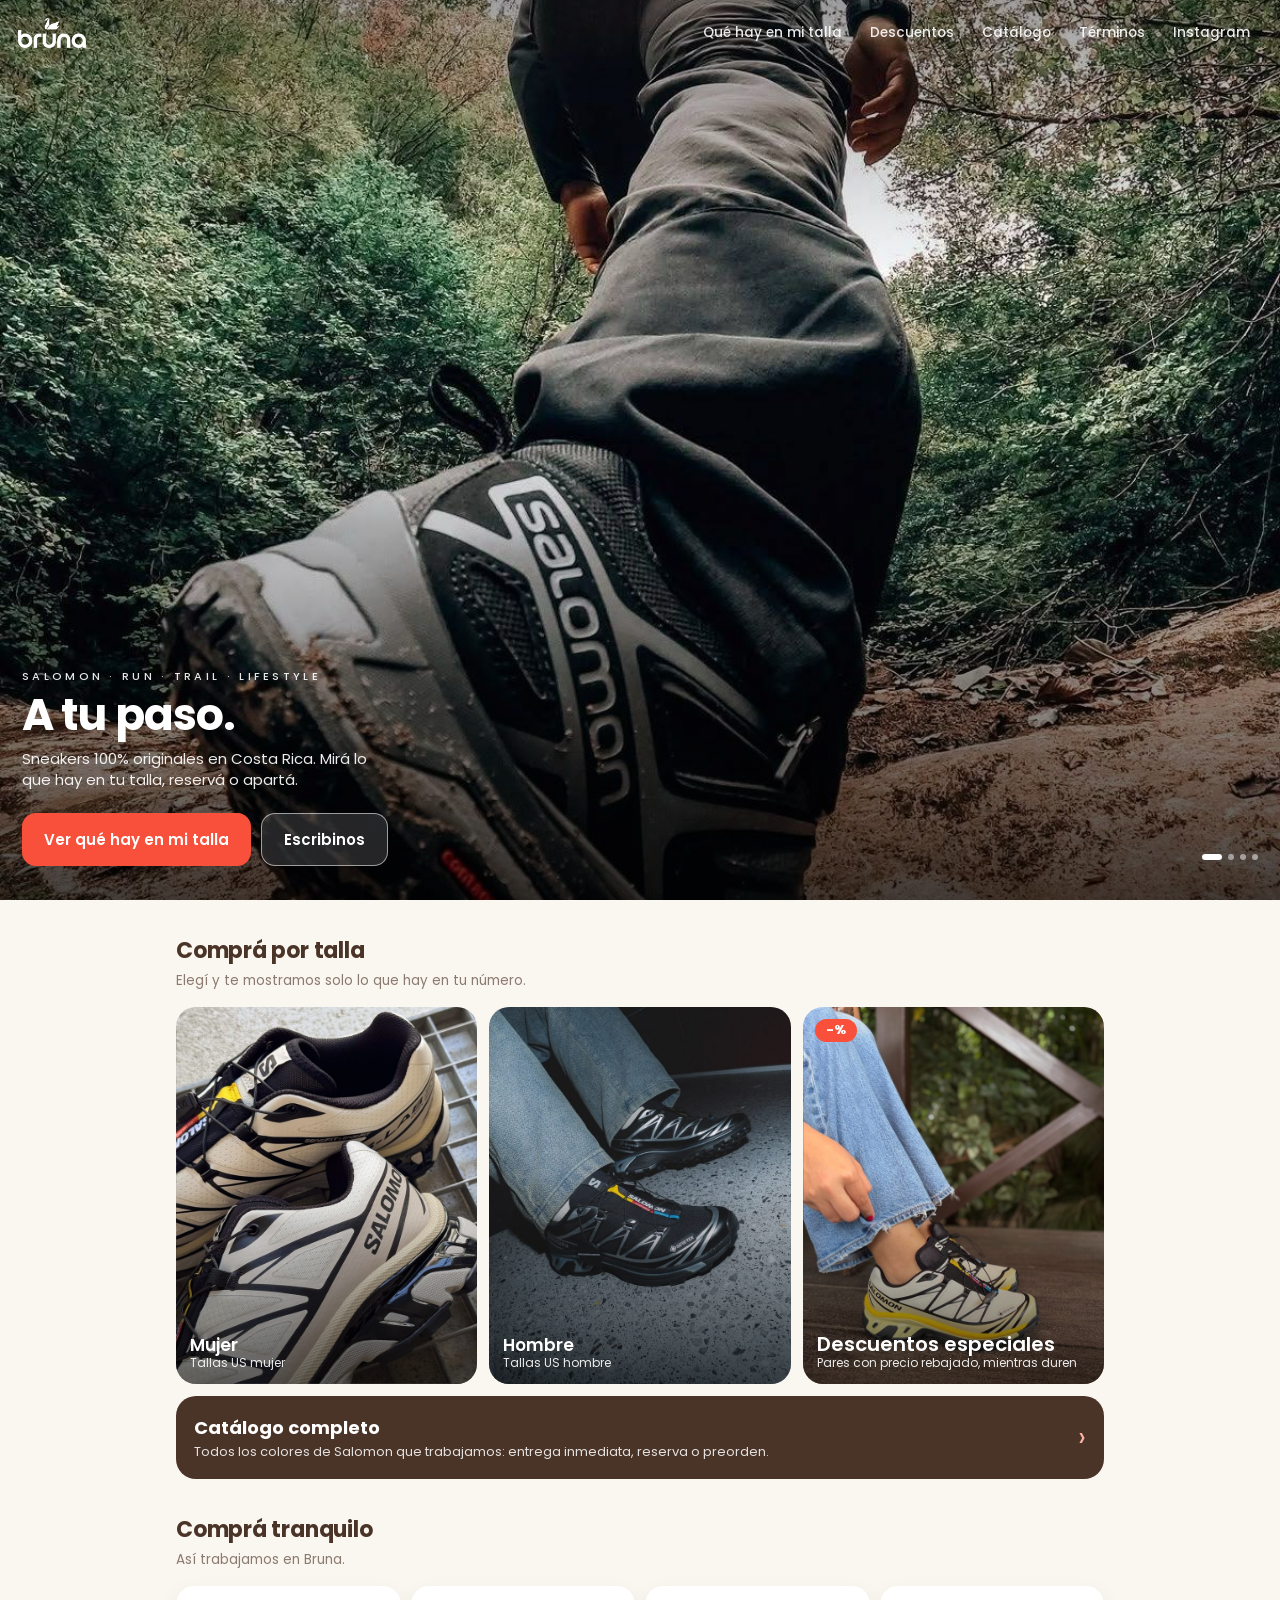
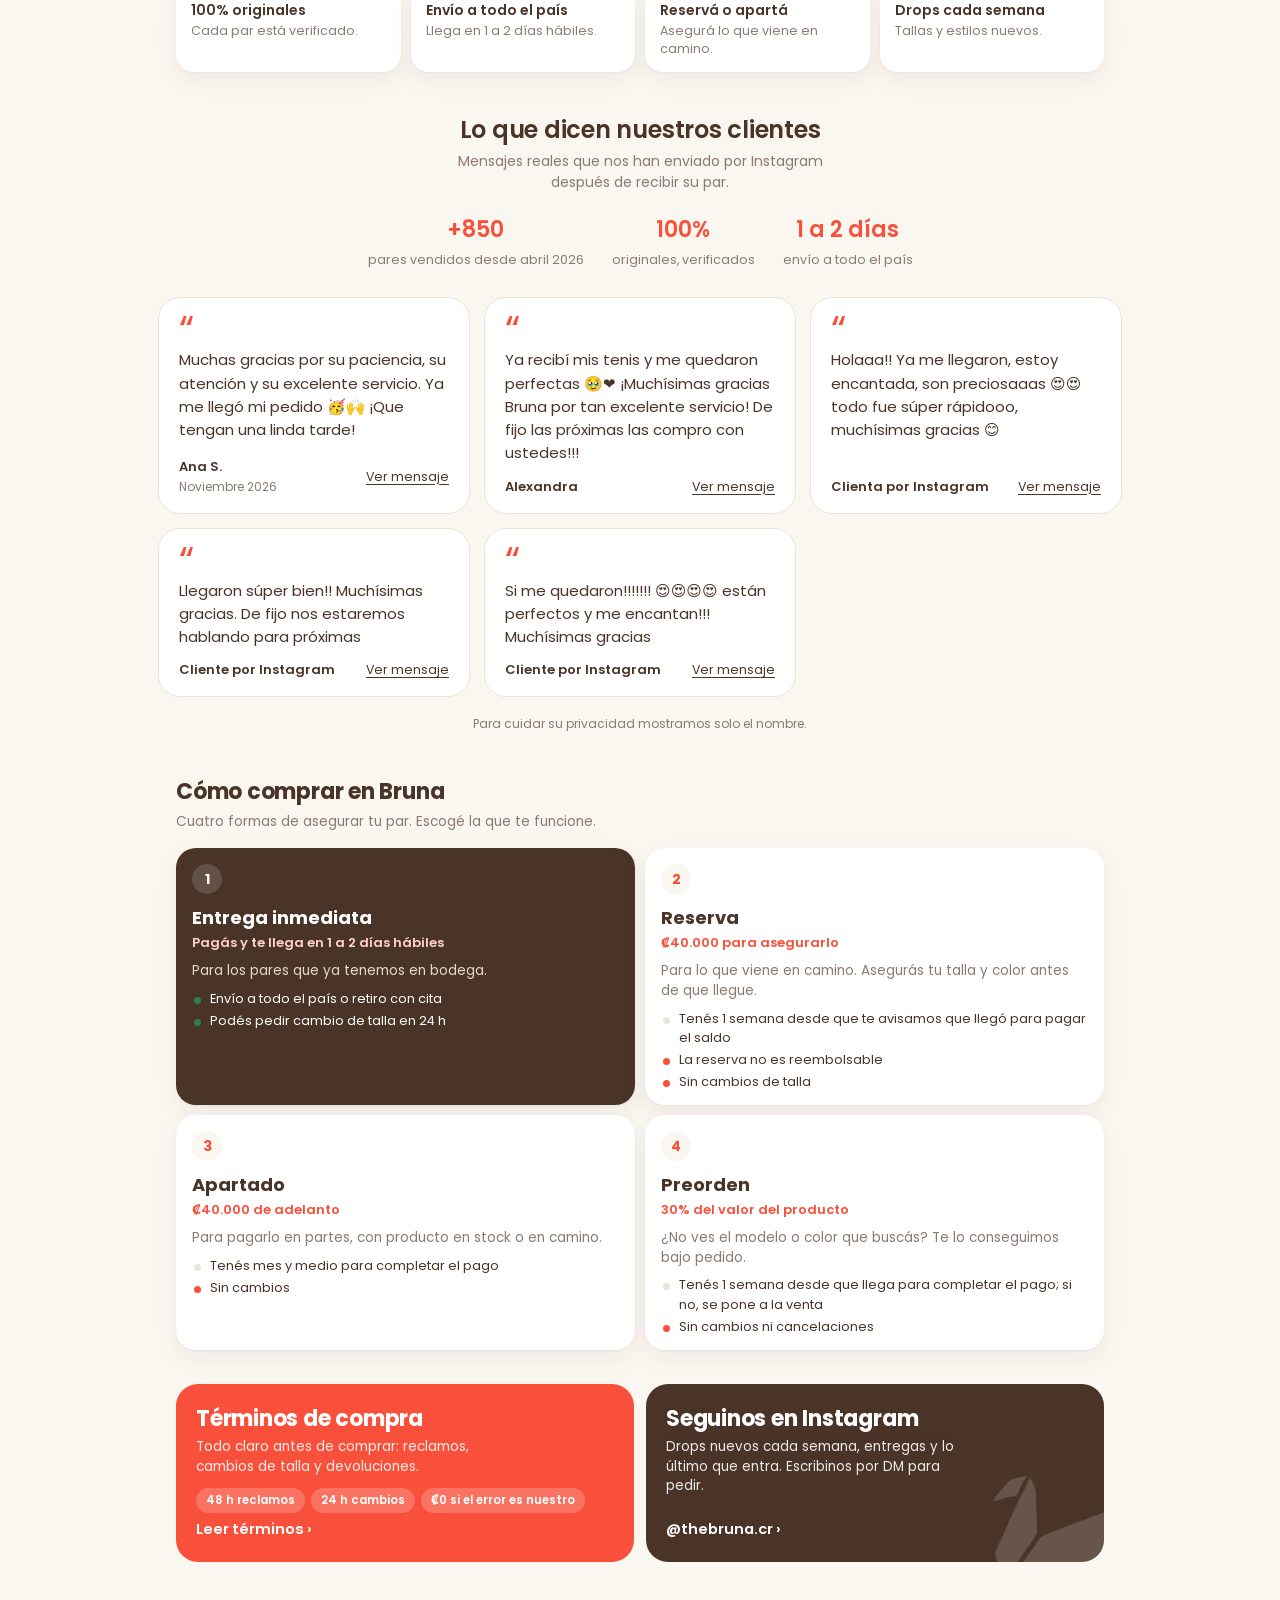
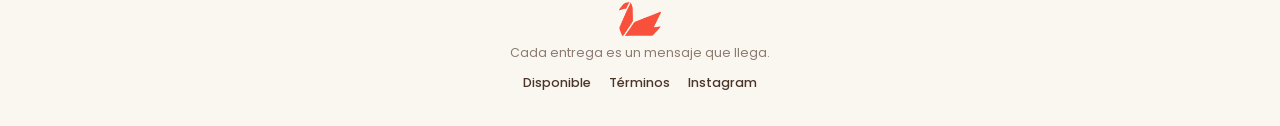
==== commit 72bd05e1: "Reseñas reales de clientes en la portada y en Qué hay en mi talla Co-Authored-By: Claude Opus 5.5 <n" ====
--- a/index.html
+++ b/index.html
@@ -149,6 +149,8 @@
   </div>
 </section>
 
+<section id="resenas" data-base=""></section>
+
 <section class="sec">
   <h2>Cómo comprar en Bruna</h2>
   <p class="sub">Cuatro formas de asegurar tu par. Escogé la que te funcione.</p>
@@ -220,5 +222,6 @@
   }, 5000);
 })();
 </script>
+<script src="assets/resenas.js" defer></script>
 </body>
 </html>
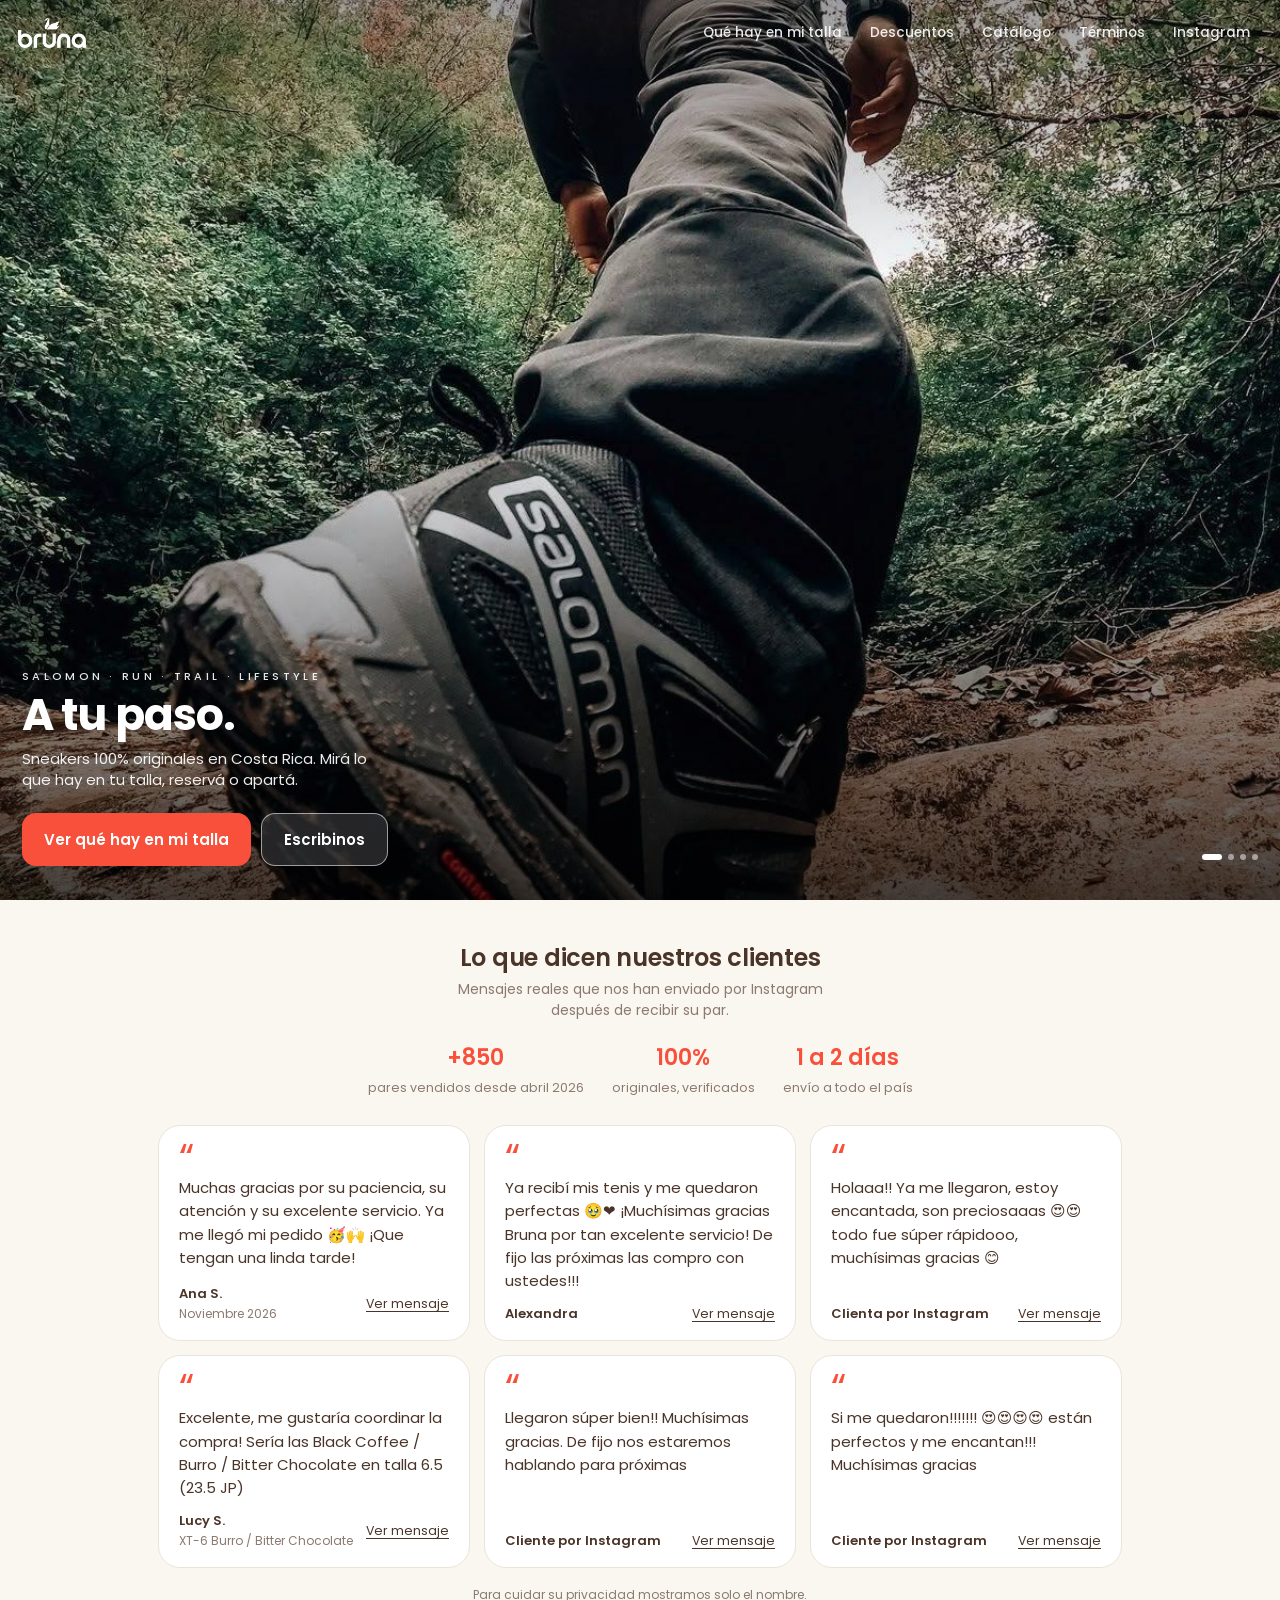
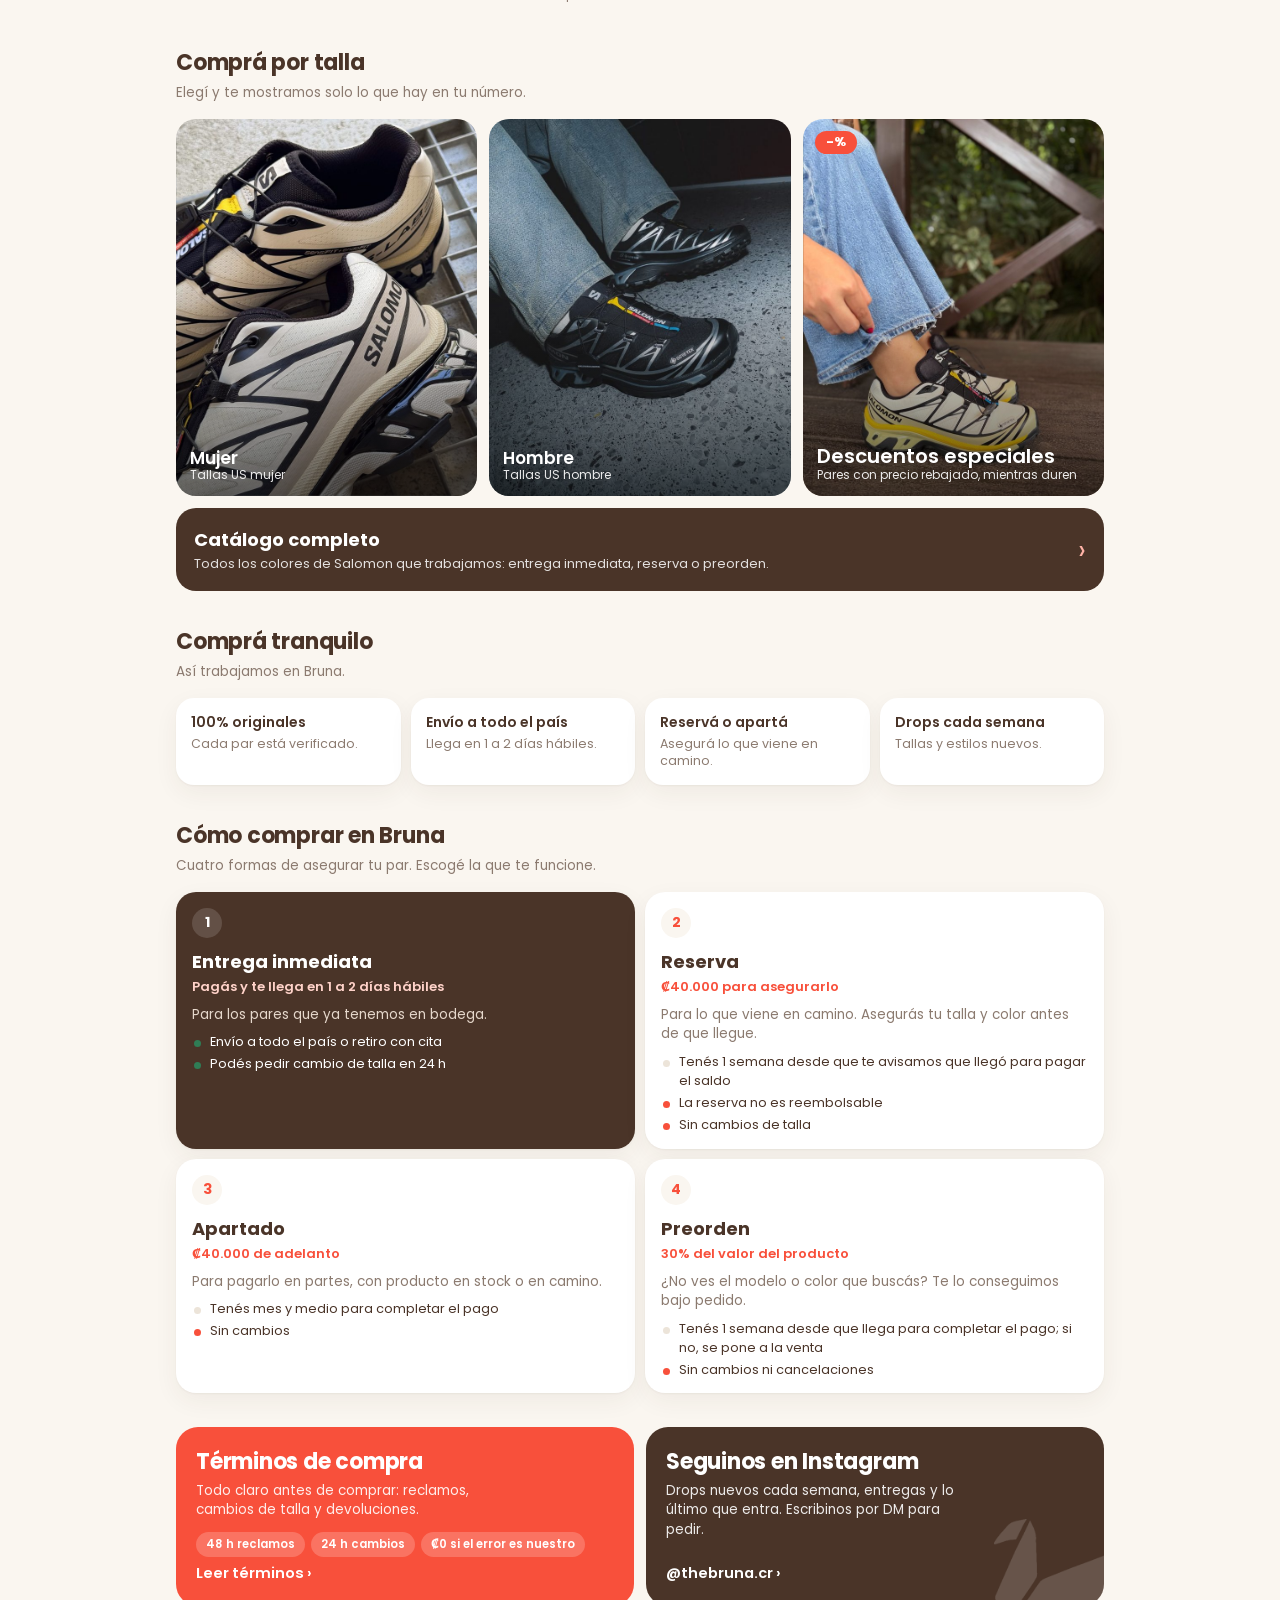
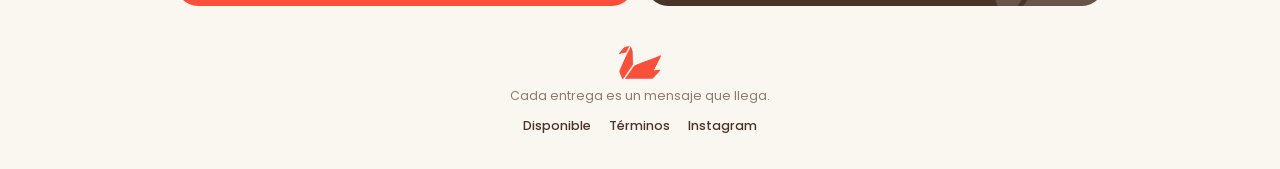
==== commit aa8fe50c: "Reseñas: agregar la de Lucy (recortada) y subir la sección en la portada Co-Authored-By: Claude Opus" ====
--- a/index.html
+++ b/index.html
@@ -124,6 +124,8 @@
   <div class="dots" id="dots"></div>
 </section>
 
+<section id="resenas" data-base=""></section>
+
 <section class="sec">
   <h2>Comprá por talla</h2>
   <p class="sub">Elegí y te mostramos solo lo que hay en tu número.</p>
@@ -148,8 +150,6 @@
     <div><b>Drops cada semana</b>Tallas y estilos nuevos.</div>
   </div>
 </section>
-
-<section id="resenas" data-base=""></section>
 
 <section class="sec">
   <h2>Cómo comprar en Bruna</h2>
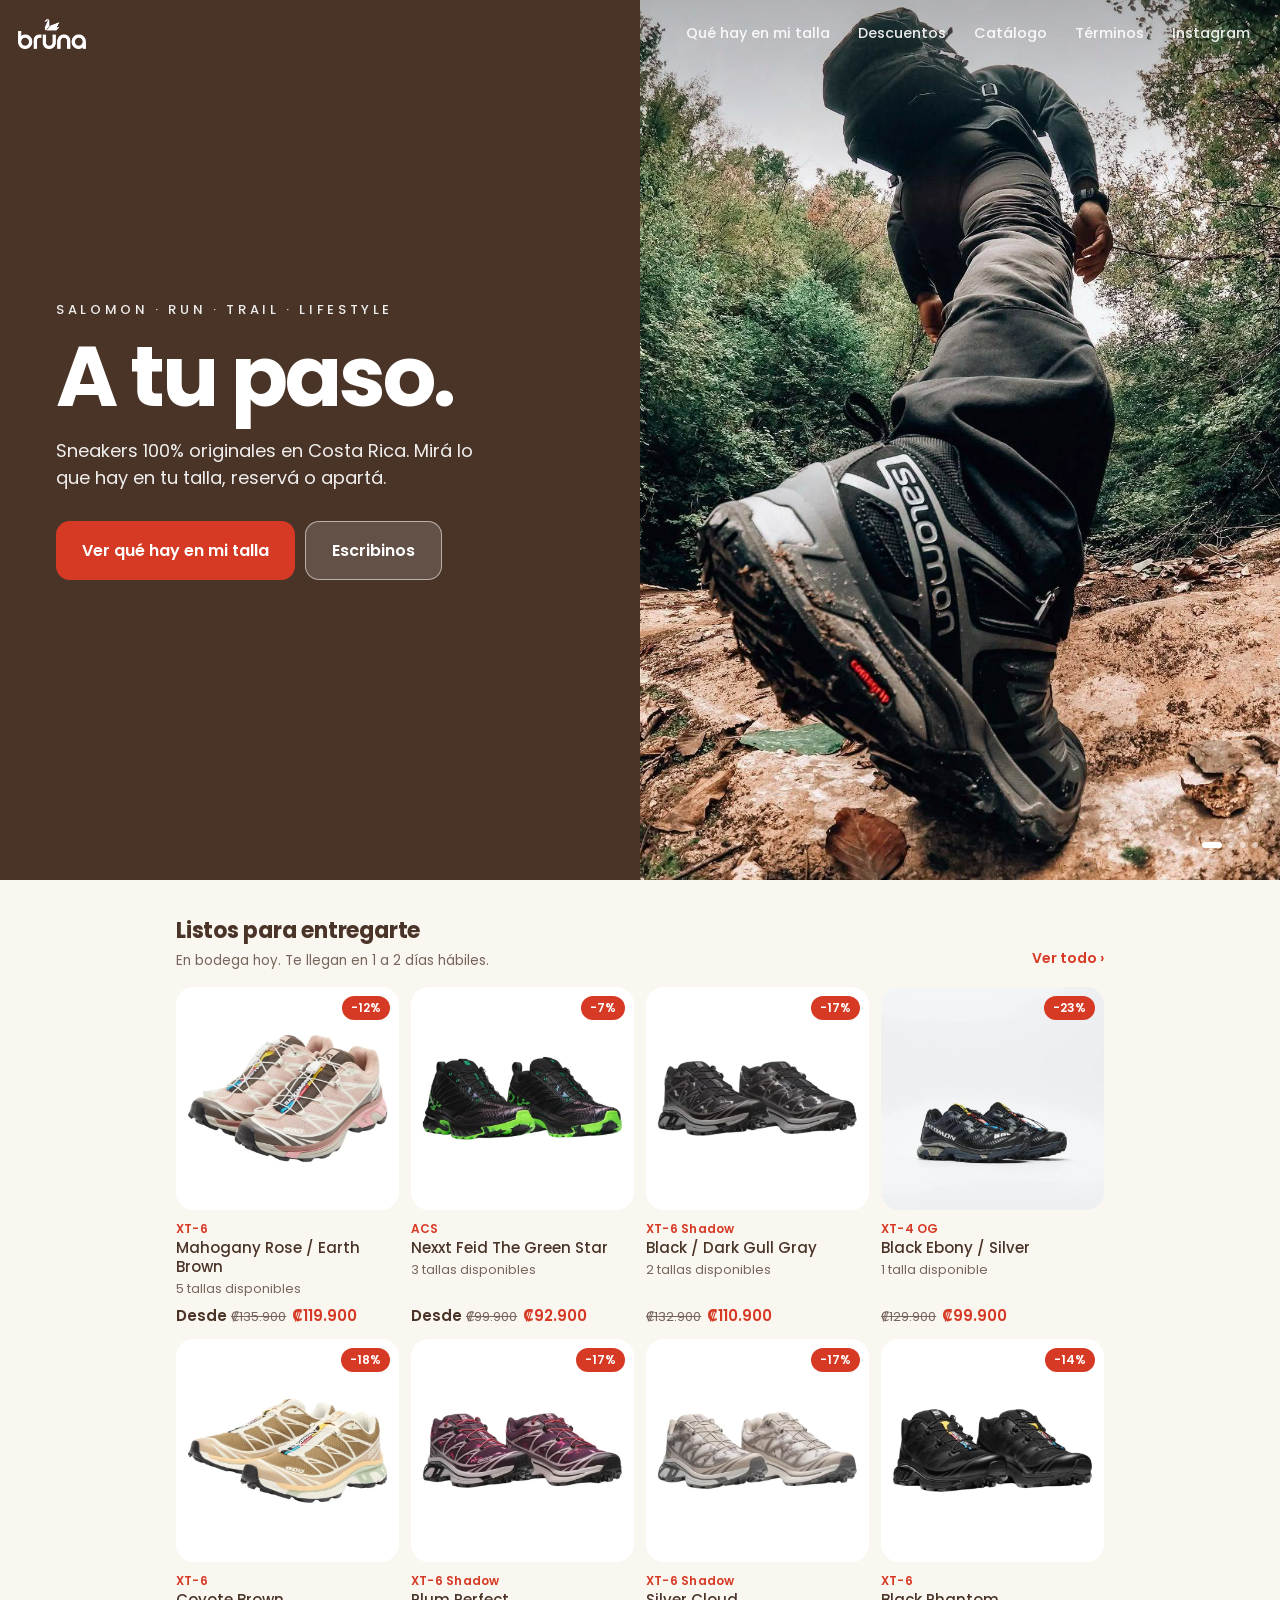
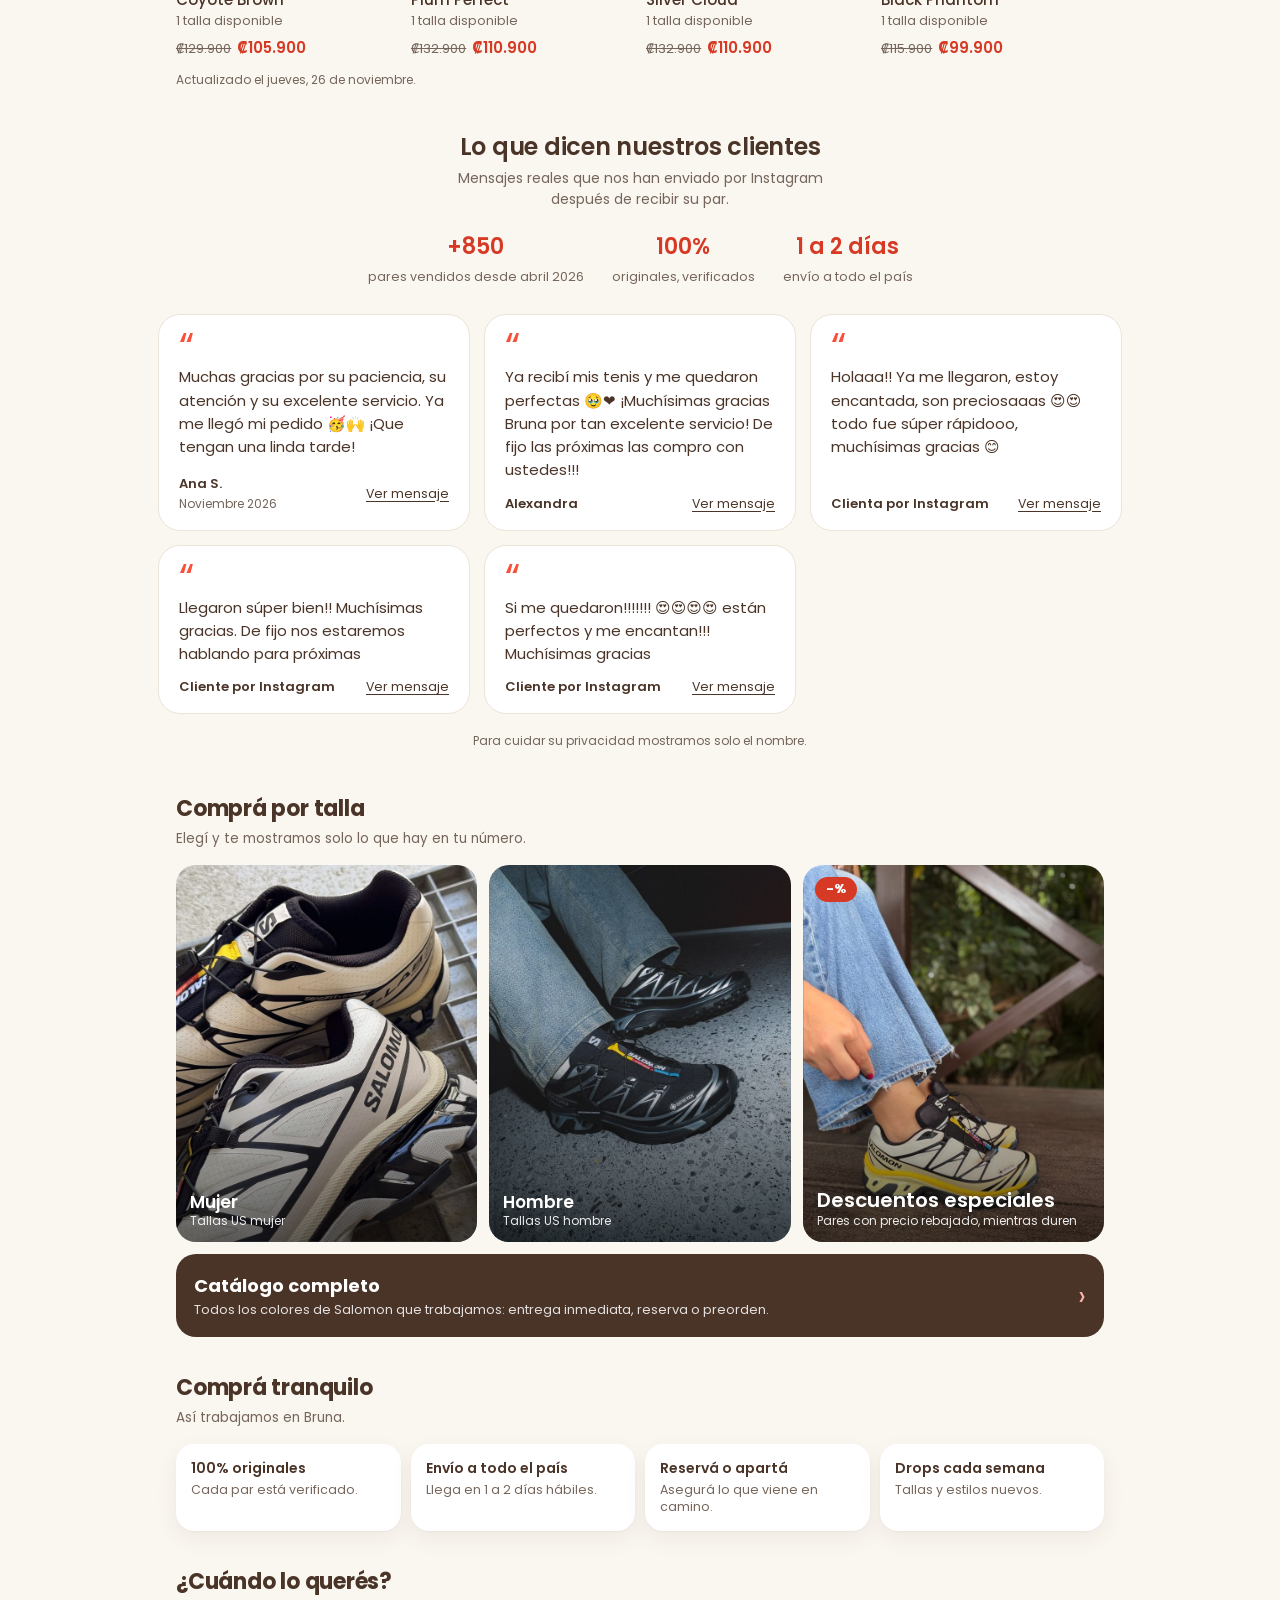
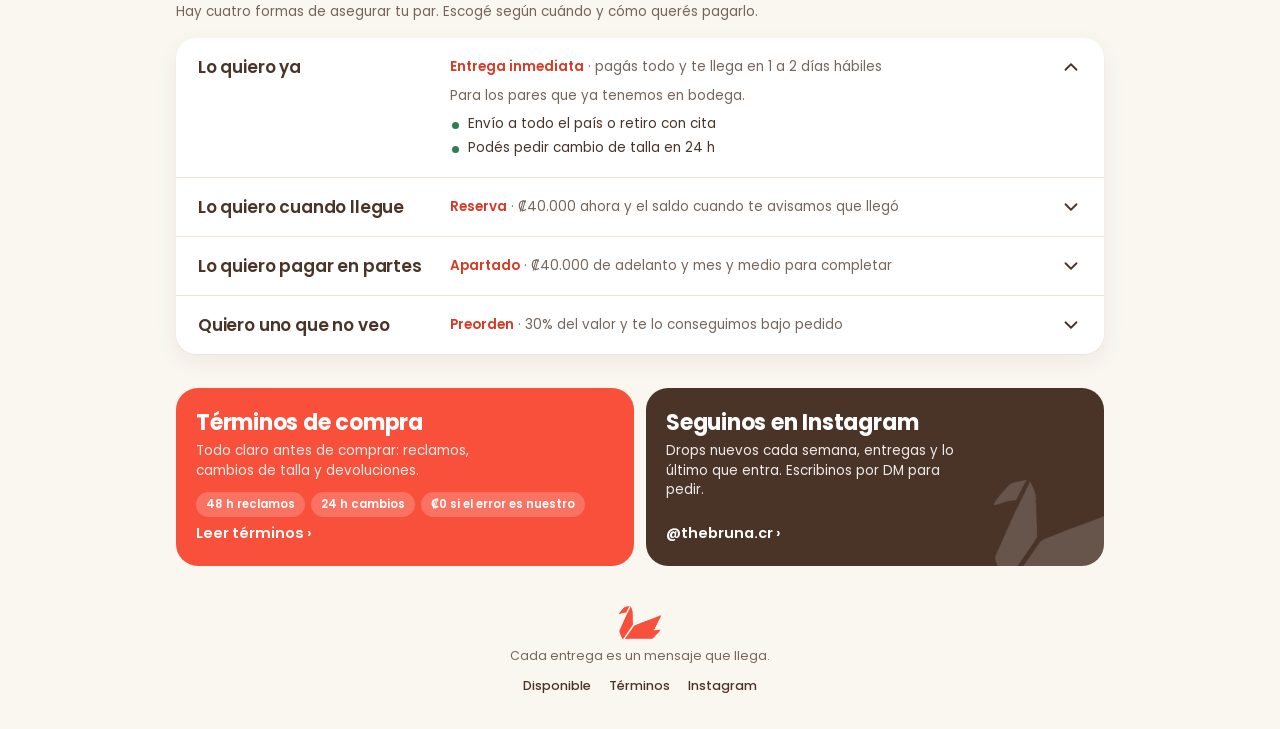
==== commit c58232af: "Portada que vende, modalidades más claras y mejor contraste - Portada: fila "Listos para entregarte"" ====
--- a/index.html
+++ b/index.html
@@ -10,7 +10,9 @@
 <link rel="preconnect" href="https://fonts.googleapis.com">
 <link href="https://fonts.googleapis.com/css2?family=Poppins:wght@300;400;500;600;700&display=swap" rel="stylesheet">
 <style>
-  :root{--coral:#F8503B;--off:#FAF6F0;--choco:#4A3428;--muted:#8b7a6f;--line:#ece4d9}
+  /* --coral: coral profundo para botones y texto (contraste AA). --coral-brand: coral de marca para superficies grandes y logo. */
+  :root{--coral:#D63A24;--coral-brand:#F8503B;--off:#FAF6F0;--choco:#4A3428;--muted:#75655B;--line:#ece4d9}
+  ::selection{background:#F8503B;color:#fff}
   *{box-sizing:border-box}
   html,body{margin:0;background:var(--off);color:var(--choco);font-family:Poppins,system-ui,sans-serif;-webkit-font-smoothing:antialiased}
   a{color:inherit;text-decoration:none}
@@ -21,7 +23,7 @@
   .hero .sl.on{opacity:1;transform:scale(1)}
   .hero::after{content:"";position:absolute;inset:0;background:linear-gradient(180deg,rgba(0,0,0,.35) 0%,rgba(0,0,0,0) 30%,rgba(0,0,0,0) 45%,rgba(0,0,0,.72) 100%)}
   .hero .tx{position:absolute;left:0;right:0;bottom:0;z-index:3;padding:0 22px 34px;max-width:720px}
-  .hero .kick{font-size:11px;letter-spacing:.3em;font-weight:500;opacity:.9}
+  .hero .kick{font-size:12px;letter-spacing:.28em;font-weight:500;opacity:.92}
   .hero h1{font-size:44px;line-height:1.02;font-weight:700;margin:8px 0 10px;letter-spacing:-.02em}
   .hero p{margin:0 0 22px;font-size:15px;opacity:.92;max-width:360px;line-height:1.45}
   .cta{display:flex;gap:10px;flex-wrap:wrap}
@@ -31,6 +33,18 @@
   .dots{position:absolute;right:22px;bottom:40px;z-index:3;display:flex;gap:6px}
   .dots i{width:6px;height:6px;border-radius:9px;background:rgba(255,255,255,.5);transition:.3s}
   .dots i.on{width:20px;background:#fff}
+  /* Compu: texto a la izquierda y foto a la derecha, para no estirar las fotos verticales */
+  @media(min-width:960px){
+    .hero{height:min(100svh,880px);min-height:640px;background:var(--choco)}
+    .hero .sl{left:50%}
+    .hero::after{left:50%;background:linear-gradient(180deg,rgba(0,0,0,.28) 0%,rgba(0,0,0,0) 22%)}
+    .hero .tx{top:0;bottom:0;right:50%;display:flex;flex-direction:column;justify-content:center;max-width:none;padding:0 56px 0 max(56px,calc((100vw - 1180px)/2))}
+    .hero .kick{font-size:13px}
+    .hero h1{font-size:clamp(64px,6.6vw,104px);letter-spacing:-.035em;margin:14px 0 18px}
+    .hero p{font-size:18px;max-width:430px;margin-bottom:30px}
+    .btn{padding:16px 26px;font-size:16px}
+    .dots{bottom:32px}
+  }
 
   /* Comprar por talla */
   .sec{max-width:960px;margin:0 auto;padding:34px 16px 0}
@@ -39,7 +53,7 @@
   .cats{display:grid;grid-template-columns:1fr 1fr;gap:12px}
   .cat{position:relative;border-radius:20px;overflow:hidden;aspect-ratio:4/5;background:#ddd center/cover;color:#fff;display:flex;align-items:flex-end}
   .cat::after{content:"";position:absolute;inset:0;background:linear-gradient(180deg,rgba(0,0,0,0) 45%,rgba(0,0,0,.6))}
-  .cat span{position:relative;z-index:2;padding:14px;font-weight:600;font-size:17px;line-height:1.15}
+  .cat span{position:relative;z-index:2;padding:14px;font-weight:600;font-size:17px;line-height:1.25}
   .cat span small{display:block;font-weight:400;font-size:12px;opacity:.9}
   .cat.wide{grid-column:1/-1;aspect-ratio:16/8}
   .cat span.tag,.cat.wide span.tag{position:absolute;top:12px;left:12px;z-index:2;background:var(--coral);color:#fff;font-size:13px;font-weight:700;border-radius:999px;padding:4px 11px}
@@ -57,22 +71,46 @@
   @media(min-width:760px){.trust{grid-template-columns:repeat(4,1fr)}}
 
   /* Cómo comprar */
-  .ways{display:grid;grid-template-columns:1fr;gap:10px}
-  @media(min-width:760px){.ways{grid-template-columns:repeat(2,1fr)}}
-  .way{background:#fff;border-radius:20px;padding:16px 16px 14px;box-shadow:0 1px 2px rgba(74,52,40,.05),0 8px 24px rgba(74,52,40,.06);position:relative}
-  .way .n{display:inline-flex;align-items:center;justify-content:center;width:30px;height:30px;border-radius:50%;background:var(--off);color:var(--coral);font-weight:700;font-size:14px}
-  .way h3{margin:10px 0 2px;font-size:18px;font-weight:700}
-  .way .pr{font-size:13px;font-weight:600;color:var(--coral);margin-bottom:8px}
-  .way p{margin:0 0 8px;font-size:13.5px;color:var(--muted);line-height:1.45}
-  .way ul{margin:0;padding:0;list-style:none;font-size:12.8px;line-height:1.5}
-  .way li{padding-left:18px;position:relative;margin-top:3px}
-  .way li::before{content:"";position:absolute;left:2px;top:8px;width:7px;height:7px;border-radius:50%;background:var(--line)}
+  .ways{background:#fff;border-radius:20px;box-shadow:0 1px 2px rgba(74,52,40,.05),0 8px 24px rgba(74,52,40,.06);overflow:hidden}
+  .way+.way{border-top:1px solid var(--line)}
+  .way summary{list-style:none;cursor:pointer;display:grid;grid-template-columns:1fr auto;column-gap:12px;padding:16px 18px;-webkit-tap-highlight-color:transparent}
+  .way summary::-webkit-details-marker{display:none}
+  .way summary:focus-visible{outline:2px solid var(--choco);outline-offset:-4px;border-radius:16px}
+  .way .q{font-size:17px;font-weight:600;line-height:1.3;letter-spacing:-.01em}
+  .way .m{grid-column:1;font-size:13.5px;color:var(--muted);line-height:1.45;margin-top:2px}
+  .way .m b{color:var(--coral);font-weight:600}
+  .way .chev{grid-column:2;grid-row:1/span 2;align-self:center;width:22px;height:22px;fill:none;stroke:var(--choco);stroke-width:2;stroke-linecap:round;stroke-linejoin:round;transition:transform .25s cubic-bezier(.2,.8,.2,1)}
+  .way[open] .chev{transform:rotate(180deg)}
+  .way[open] summary{padding-bottom:6px}
+  .way .det{padding:0 18px 16px}
+  .way p{margin:0 0 8px;font-size:13.5px;color:var(--muted);line-height:1.5}
+  .way ul{margin:0;padding:0;list-style:none;font-size:13.5px;line-height:1.5}
+  .way li{padding-left:18px;position:relative;margin-top:4px}
+  .way li::before{content:"";position:absolute;left:2px;top:8px;width:7px;height:7px;border-radius:50%;background:#cbbfb2}
   .way li.ok::before{background:#2f7d55}
   .way li.no::before{background:var(--coral)}
-  .way.hl{background:var(--choco);color:#fff}
-  .way.hl p{color:#e6d8cc}
-  .way.hl .n{background:rgba(255,255,255,.14);color:#fff}
-  .way.hl .pr{color:#ffd2c9}
+  @media(min-width:760px){.way summary{grid-template-columns:240px 1fr auto;align-items:center;padding:18px 22px}.way .m{grid-column:2;margin:0}.way .chev{grid-column:3;grid-row:1}.way .det{padding:0 22px 18px 274px}.way[open] summary{padding-bottom:8px}}
+  @media(prefers-reduced-motion:reduce){.way .chev{transition:none}}
+
+  /* Listos para entregarte */
+  .hoy-hd{display:flex;align-items:flex-end;justify-content:space-between;gap:12px}
+  .hoy-all{font-size:14px;font-weight:600;color:var(--coral);white-space:nowrap;padding:6px 0 18px}
+  .rail{display:grid;grid-auto-flow:column;grid-auto-columns:46%;gap:12px;overflow-x:auto;scroll-snap-type:x mandatory;margin:0 -16px;padding:0 16px 6px;scrollbar-width:none;scroll-padding:0 16px}
+  .rail::-webkit-scrollbar{display:none}
+  @media(min-width:760px){.rail{grid-auto-flow:row;grid-template-columns:repeat(4,1fr);overflow:visible;margin:0;padding:0}}
+  .pc{scroll-snap-align:start;display:flex;flex-direction:column;min-width:0}
+  .pc .ph{position:relative;aspect-ratio:1/1;background:#fff;border-radius:18px;overflow:hidden;display:flex;align-items:center;justify-content:center}
+  .pc .ph img{width:100%;height:100%;object-fit:contain;transition:transform .5s cubic-bezier(.2,.8,.2,1)}
+  .pc:hover .ph img{transform:scale(1.03)}
+  .pc .off{position:absolute;right:9px;top:9px;background:var(--coral);color:#fff;font-size:12px;font-weight:600;border-radius:999px;padding:3px 9px}
+  .pc .mdl{margin-top:10px;font-size:12px;font-weight:600;color:var(--coral);letter-spacing:.02em}
+  .pc .clr{font-size:15px;font-weight:500;line-height:1.25;margin-top:1px;overflow:hidden;display:-webkit-box;-webkit-line-clamp:2;-webkit-box-orient:vertical}
+  .pc .tl{font-size:12.5px;color:var(--muted);margin-top:3px}
+  .pc .pr{font-size:15px;font-weight:600;margin-top:auto;padding-top:6px;font-variant-numeric:tabular-nums}
+  .pc .pr s{font-weight:400;color:var(--muted);font-size:13px;margin-right:6px}
+  .pc .pr .new{color:var(--coral)}
+  .hoy-upd{font-size:12px;color:var(--muted);margin:12px 0 0}
+  @media(prefers-reduced-motion:reduce){.pc .ph img{transition:none}.pc:hover .ph img{transform:none}}
   /* Bloques grandes de acción */
   .big{display:grid;grid-template-columns:1fr;gap:12px}
   @media(min-width:760px){.big{grid-template-columns:1fr 1fr}}
@@ -80,7 +118,7 @@
   .bk b{font-size:22px;font-weight:700;line-height:1.15;letter-spacing:-.01em}
   .bk span{font-size:13.5px;opacity:.9;max-width:300px;line-height:1.45}
   .bk em{font-style:normal;margin-top:auto;font-weight:600;font-size:14.5px;display:inline-flex;align-items:center;gap:6px}
-  .bk.t{background:var(--coral);color:#fff}
+  .bk.t{background:var(--coral-brand);color:#fff}
   .bk.t em{color:#fff}
   .bk.t .chips{display:flex;gap:6px;flex-wrap:wrap;margin-top:6px}
   .bk.t .chips i{font-style:normal;font-size:11.5px;font-weight:600;background:rgba(255,255,255,.2);color:#fff;border-radius:999px;padding:4px 10px}
@@ -103,6 +141,7 @@
 <meta name="twitter:image" content="https://brunacr.info/assets/og.jpg">
 <meta name="theme-color" content="#F8503B">
 <link rel="stylesheet" href="assets/site.css">
+<script src="assets/meta.js"></script>
 </head>
 <body>
 <script src="assets/site.js" data-variant="overlay"></script>
@@ -124,6 +163,18 @@
   <div class="dots" id="dots"></div>
 </section>
 
+<section class="sec hoy" id="hoy" hidden>
+  <div class="hoy-hd">
+    <div>
+      <h2>Listos para entregarte</h2>
+      <p class="sub">En bodega hoy. Te llegan en 1 a 2 días hábiles.</p>
+    </div>
+    <a class="hoy-all" href="stock/">Ver todo<span aria-hidden="true"> ›</span></a>
+  </div>
+  <div class="rail" id="rail"></div>
+  <p class="hoy-upd" id="hoyupd"></p>
+</section>
+
 <section id="resenas" data-base=""></section>
 
 <section class="sec">
@@ -152,37 +203,53 @@
 </section>
 
 <section class="sec">
-  <h2>Cómo comprar en Bruna</h2>
-  <p class="sub">Cuatro formas de asegurar tu par. Escogé la que te funcione.</p>
+  <h2>¿Cuándo lo querés?</h2>
+  <p class="sub">Hay cuatro formas de asegurar tu par. Escogé según cuándo y cómo querés pagarlo.</p>
   <div class="ways">
-    <div class="way hl">
-      <span class="n">1</span>
-      <h3>Entrega inmediata</h3>
-      <div class="pr">Pagás y te llega en 1 a 2 días hábiles</div>
-      <p>Para los pares que ya tenemos en bodega.</p>
-      <ul><li class="ok">Envío a todo el país o retiro con cita</li><li class="ok">Podés pedir cambio de talla en 24 h</li></ul>
-    </div>
-    <div class="way">
-      <span class="n">2</span>
-      <h3>Reserva</h3>
-      <div class="pr">₡40.000 para asegurarlo</div>
-      <p>Para lo que viene en camino. Asegurás tu talla y color antes de que llegue.</p>
-      <ul><li>Tenés 1 semana desde que te avisamos que llegó para pagar el saldo</li><li class="no">La reserva no es reembolsable</li><li class="no">Sin cambios de talla</li></ul>
-    </div>
-    <div class="way">
-      <span class="n">3</span>
-      <h3>Apartado</h3>
-      <div class="pr">₡40.000 de adelanto</div>
-      <p>Para pagarlo en partes, con producto en stock o en camino.</p>
-      <ul><li>Tenés mes y medio para completar el pago</li><li class="no">Sin cambios</li></ul>
-    </div>
-    <div class="way">
-      <span class="n">4</span>
-      <h3>Preorden</h3>
-      <div class="pr">30% del valor del producto</div>
-      <p>¿No ves el modelo o color que buscás? Te lo conseguimos bajo pedido.</p>
-      <ul><li>Tenés 1 semana desde que llega para completar el pago; si no, se pone a la venta</li><li class="no">Sin cambios ni cancelaciones</li></ul>
-    </div>
+    <details class="way" open>
+      <summary>
+        <span class="q">Lo quiero ya</span>
+        <span class="m"><b>Entrega inmediata</b> · pagás todo y te llega en 1 a 2 días hábiles</span>
+        <svg class="chev" viewBox="0 0 24 24" aria-hidden="true"><path d="m6 9 6 6 6-6"/></svg>
+      </summary>
+      <div class="det">
+        <p>Para los pares que ya tenemos en bodega.</p>
+        <ul><li class="ok">Envío a todo el país o retiro con cita</li><li class="ok">Podés pedir cambio de talla en 24 h</li></ul>
+      </div>
+    </details>
+    <details class="way">
+      <summary>
+        <span class="q">Lo quiero cuando llegue</span>
+        <span class="m"><b>Reserva</b> · ₡40.000 ahora y el saldo cuando te avisamos que llegó</span>
+        <svg class="chev" viewBox="0 0 24 24" aria-hidden="true"><path d="m6 9 6 6 6-6"/></svg>
+      </summary>
+      <div class="det">
+        <p>Para lo que viene en camino. Asegurás tu talla y color antes de que llegue.</p>
+        <ul><li>Tenés 1 semana desde que te avisamos que llegó para pagar el saldo</li><li class="no">La reserva no es reembolsable</li><li class="no">Sin cambios de talla</li></ul>
+      </div>
+    </details>
+    <details class="way">
+      <summary>
+        <span class="q">Lo quiero pagar en partes</span>
+        <span class="m"><b>Apartado</b> · ₡40.000 de adelanto y mes y medio para completar</span>
+        <svg class="chev" viewBox="0 0 24 24" aria-hidden="true"><path d="m6 9 6 6 6-6"/></svg>
+      </summary>
+      <div class="det">
+        <p>Para pagarlo en partes, con producto en stock o en camino.</p>
+        <ul><li>Tenés mes y medio para completar el pago</li><li class="no">Sin cambios</li></ul>
+      </div>
+    </details>
+    <details class="way">
+      <summary>
+        <span class="q">Quiero uno que no veo</span>
+        <span class="m"><b>Preorden</b> · 30% del valor y te lo conseguimos bajo pedido</span>
+        <svg class="chev" viewBox="0 0 24 24" aria-hidden="true"><path d="m6 9 6 6 6-6"/></svg>
+      </summary>
+      <div class="det">
+        <p>¿No ves el modelo o color que buscás? Te lo conseguimos bajo pedido.</p>
+        <ul><li>Tenés 1 semana desde que llega para completar el pago; si no, se pone a la venta</li><li class="no">Sin cambios ni cancelaciones</li></ul>
+      </div>
+    </details>
   </div>
 </section>
 
@@ -222,6 +289,69 @@
   }, 5000);
 })();
 </script>
+<script>
+/* "Listos para entregarte": pares en bodega hoy, tomados del mismo stock.json que alimenta el ERP.
+   Solo muestra pares con foto propia (stock/fotos). Si algo falla, la sección queda oculta. */
+(async () => {
+  const sec = document.getElementById("hoy"), rail = document.getElementById("rail");
+  const getJ = u => fetch(u, {cache: "no-store"}).then(r => r.ok ? r.json() : null).catch(() => null);
+  const [d, fotos, cat, alias] = await Promise.all([getJ("stock/stock.json"), getJ("stock/fotos.json"), getJ("stock/catalogo.json"), getJ("stock/alias.json")]);
+  if (!d || !Array.isArray(d.i) || !cat) return;
+
+  const esc = s => String(s ?? "").replace(/[&<>"']/g, c => ({"&":"&amp;","<":"&lt;",">":"&gt;",'"':"&quot;","'":"&#39;"}[c]));
+  const crc = n => "₡" + Math.round(n).toLocaleString("es-CR").replace(/[,\s ]/g, ".");
+  const fold = s => String(s || "").toLowerCase().normalize("NFD").replace(/[̀-ͯ]/g, "").replace(/vanilla/g, "vainilla");
+  const normColor = c => fold(c).replace(/grey/g, "gray").replace(/\s*\/\s*/g, " / ").replace(/\s+/g, " ").trim();
+  const aliasColor = c => (alias || {})[String(c || "").toLowerCase().normalize("NFD").replace(/[\u0300-\u036f]/g, "").trim()] || String(c || "").trim();
+  const prettyColor = c => String(c).replace(/\s*\/\s*/g, " / ").replace(/^Vanilla/i, "Vainilla");
+  const modelName = m => m.replace(/^Salomon\s+/i, "").replace(/\bGTX\b/, "GORE-TEX");
+  const cleanModel = m => String(m || "").replace(/\s*\(.*?\)\s*/g, " ").trim();
+  const keyOf = (m, c) => m.toLowerCase().replace(/^salomon\s+/, "") + "|" + normColor(c);
+  const lineOf = m => { m = m.toLowerCase(); return /gtx|gore/.test(m) ? "gtx" : /expanse/.test(m) ? "expanse" : /shadow|stormshade/.test(m) ? "stormshade" : /protective/.test(m) ? "protective" : /steel/.test(m) ? "steel" : /xt-6/.test(m) ? "xt-6" : "otro"; };
+  const tok = c => normColor(c).replace(/\bftw\b/g, "").split(" / ").map(s => s.trim()).filter(Boolean);
+  const byId = {}; cat.forEach(c => byId[c.id] = c);
+  const foto = g => {
+    let c = fotos && fotos[g.key] && byId[fotos[g.key]];
+    if (!c) {
+      const ln = lineOf(g.modelo), want = tok(g.color).join("/");
+      const m = cat.filter(x => (lineOf(x.linea) === ln || (ln === "xt-6" && x.linea === "XT-6")) && tok(x.color).join("/") === want);
+      if (m.length === 1) c = m[0];
+    }
+    const f = c && c.producto;
+    return f && /^fotos\/[^/]+\.(jpe?g|png)$/i.test(f) ? "stock/" + f.replace(/^fotos\//, "fotos/sm/").replace(/\.(jpe?g|png)$/i, ".webp") : null;
+  };
+
+  const groups = {};
+  d.i.filter(a => a[3] === "L").forEach(a => {
+    const modelo = cleanModel(a[0]), color = prettyColor(aliasColor(a[2])), k = keyOf(modelo, color);
+    (groups[k] ??= {key: k, modelo, color, items: []}).items.push({talla: String(a[1]), precio: +a[4] || 0, promo: +a[5] || 0});
+  });
+  const eff = i => i.promo > 0 ? i.promo : i.precio;
+  const off = g => Math.max(0, ...g.items.filter(i => i.promo > 0 && i.precio).map(i => Math.round((1 - i.promo / i.precio) * 100)));
+  const list = Object.values(groups).map(g => Object.assign(g, {img: foto(g), pct: off(g), n: new Set(g.items.map(i => i.talla)).size}))
+    .filter(g => g.img && g.items.some(i => i.precio))
+    .sort((a, b) => (b.pct > 0) - (a.pct > 0) || b.n - a.n || b.pct - a.pct)
+    .slice(0, 8);
+  if (list.length < 3) return;
+
+  const slug = g => fold(modelName(g.modelo) + " " + g.color).replace(/[^a-z0-9]+/g, "-").replace(/^-|-$/g, "");
+  const price = g => {
+    const ps = g.items.filter(i => i.precio), lo = ps.reduce((a, b) => eff(b) < eff(a) ? b : a);
+    const desde = new Set(ps.map(eff)).size > 1 ? "Desde " : "";
+    return lo.promo > 0 ? `${desde}<s>${crc(lo.precio)}</s><span class="new">${crc(lo.promo)}</span>` : desde + crc(eff(lo));
+  };
+  rail.innerHTML = list.map(g => `<a class="pc" href="stock/#par-${slug(g)}">
+    <div class="ph"><img src="${esc(g.img)}" onerror="this.onerror=null;this.src=this.src.replace('/sm/','/').replace(/\\.webp$/,'.jpg')" alt="${esc(modelName(g.modelo) + " " + g.color)}" loading="lazy" decoding="async" width="400" height="400">${g.pct ? `<span class="off">-${g.pct}%</span>` : ""}</div>
+    <span class="mdl">${esc(modelName(g.modelo))}</span><span class="clr">${esc(g.color)}</span>
+    <span class="tl">${g.n === 1 ? "1 talla disponible" : g.n + " tallas disponibles"}</span>
+    <span class="pr">${price(g)}</span></a>`).join("");
+  if (d.updatedAt) {
+    const t = new Date(d.updatedAt);
+    if (!isNaN(t)) document.getElementById("hoyupd").textContent = "Actualizado el " + t.toLocaleDateString("es-CR", {weekday: "long", day: "numeric", month: "long", timeZone: "America/Costa_Rica"}) + ".";
+  }
+  sec.hidden = false;
+})();
+</script>
 <script src="assets/resenas.js" defer></script>
 </body>
 </html>
--- a/assets/site.css
+++ b/assets/site.css
@@ -1,5 +1,5 @@
 /* Encabezado, menú y botón flotante compartidos por todas las páginas de Bruna.cr */
-:root{--b-coral:#F8503B;--b-off:#FAF6F0;--b-choco:#4A3428;--b-muted:#8b7a6f;--b-line:#ece4d9}
+:root{--b-coral:#D63A24;--b-off:#FAF6F0;--b-choco:#4A3428;--b-muted:#75655B;--b-line:#ece4d9}
 
 .snav{display:flex;align-items:center;justify-content:space-between;gap:12px;padding:12px 16px;font-family:Poppins,system-ui,sans-serif;color:#fff;z-index:9}
 .snav.solid{position:sticky;top:0;background:var(--b-choco)}
@@ -8,7 +8,7 @@
 .snav .logo img{height:26px;display:block}
 .snav.overlay .logo img{height:30px}
 .snav .links{display:none;align-items:center;gap:4px}
-.snav .links a{font-size:13.5px;font-weight:500;padding:7px 12px;border-radius:999px;opacity:.9}
+.snav .links a{font-size:14.5px;font-weight:500;padding:7px 12px;border-radius:999px;opacity:.9}
 .snav .links a:hover{opacity:1;background:rgba(255,255,255,.12)}
 .snav .links a.on{opacity:1;background:rgba(255,255,255,.18)}
 .snav .burger{width:40px;height:40px;border-radius:12px;border:1.5px solid rgba(255,255,255,.55);background:rgba(0,0,0,.12);display:flex;flex-direction:column;align-items:center;justify-content:center;gap:5px;cursor:pointer;padding:0}
